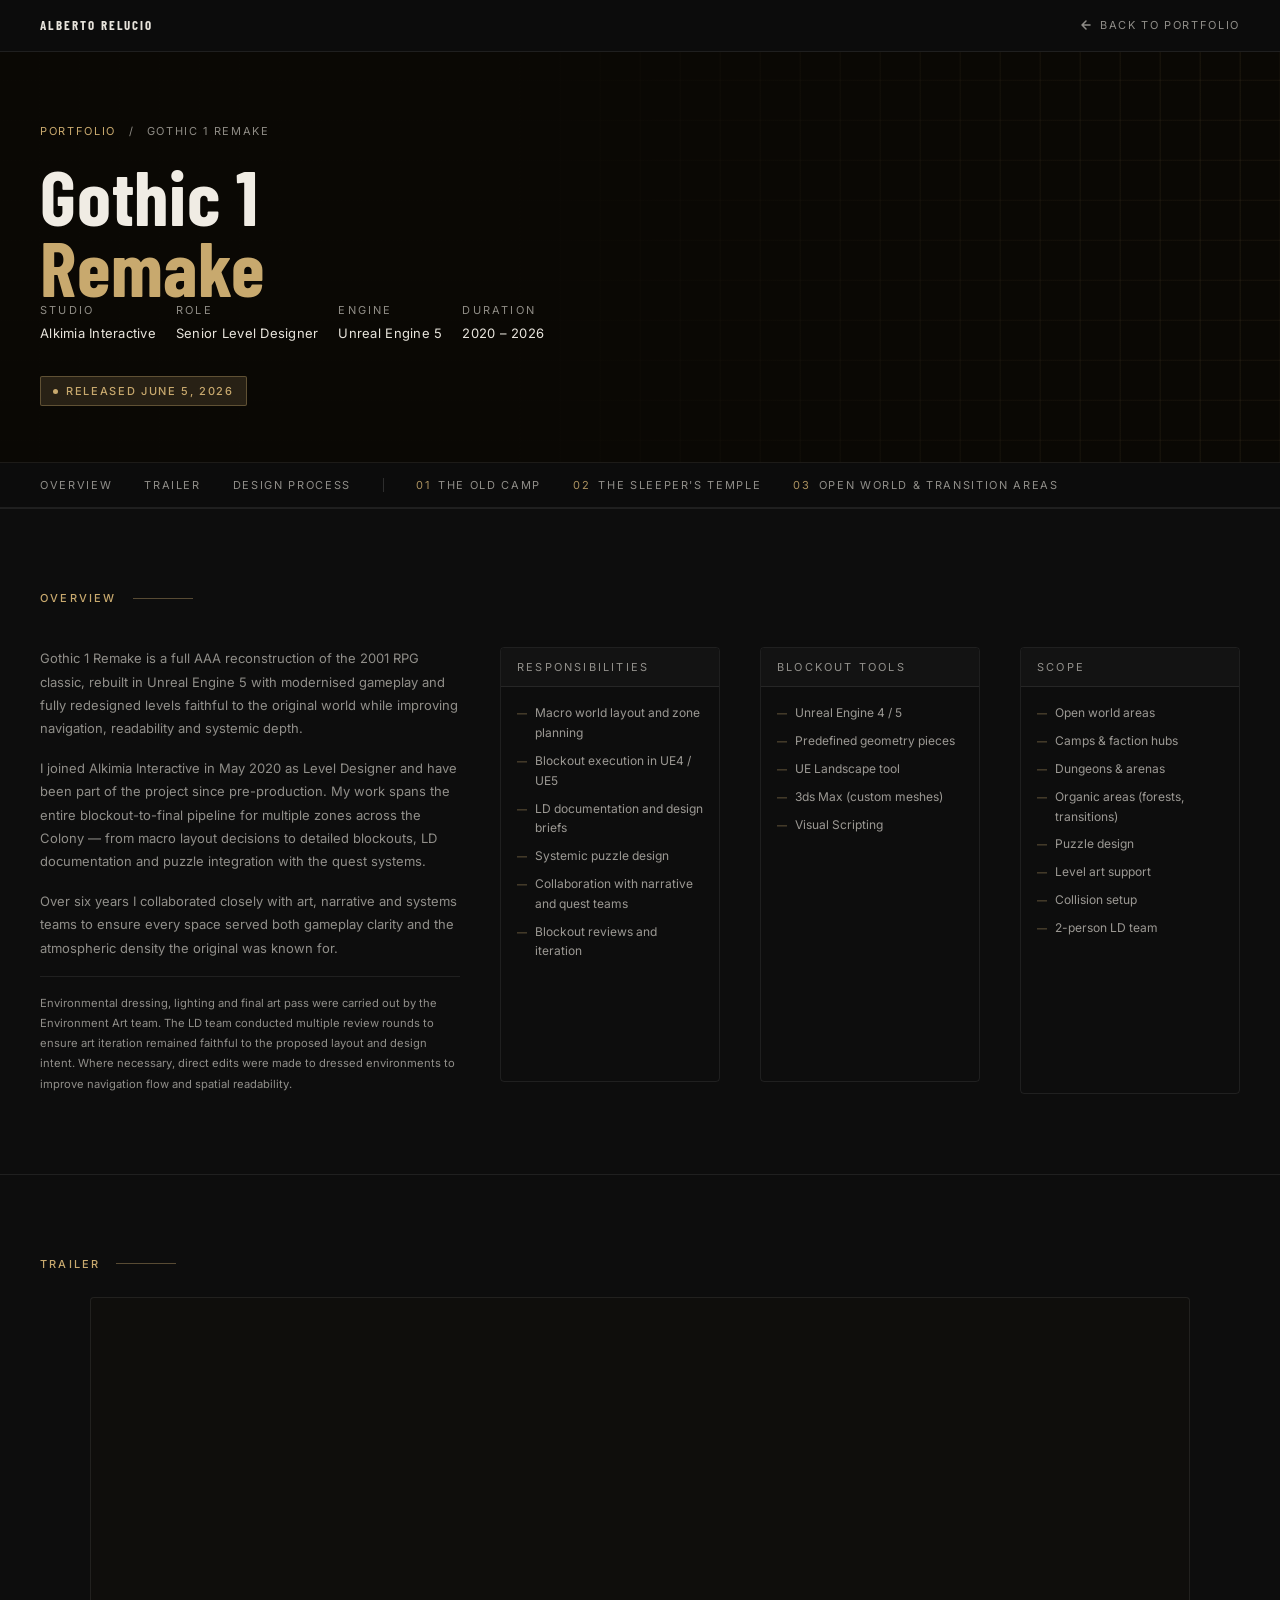
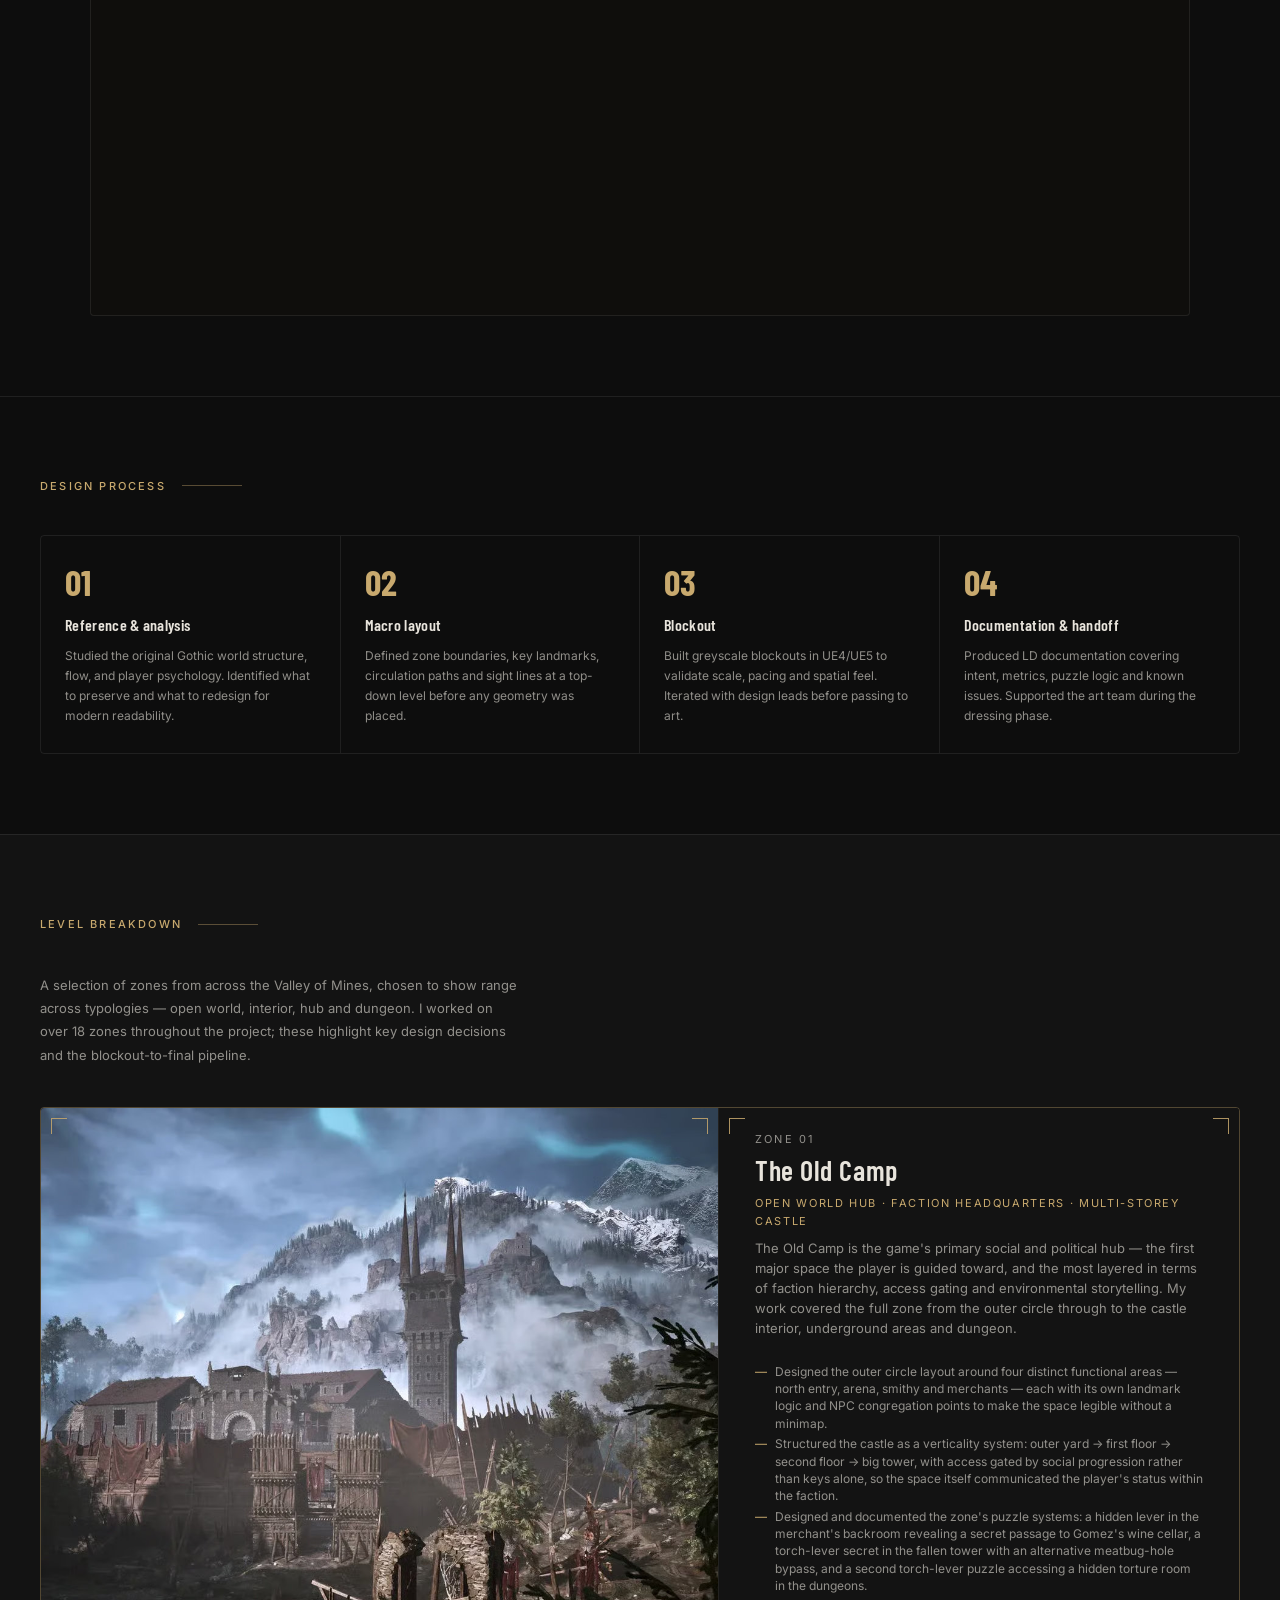
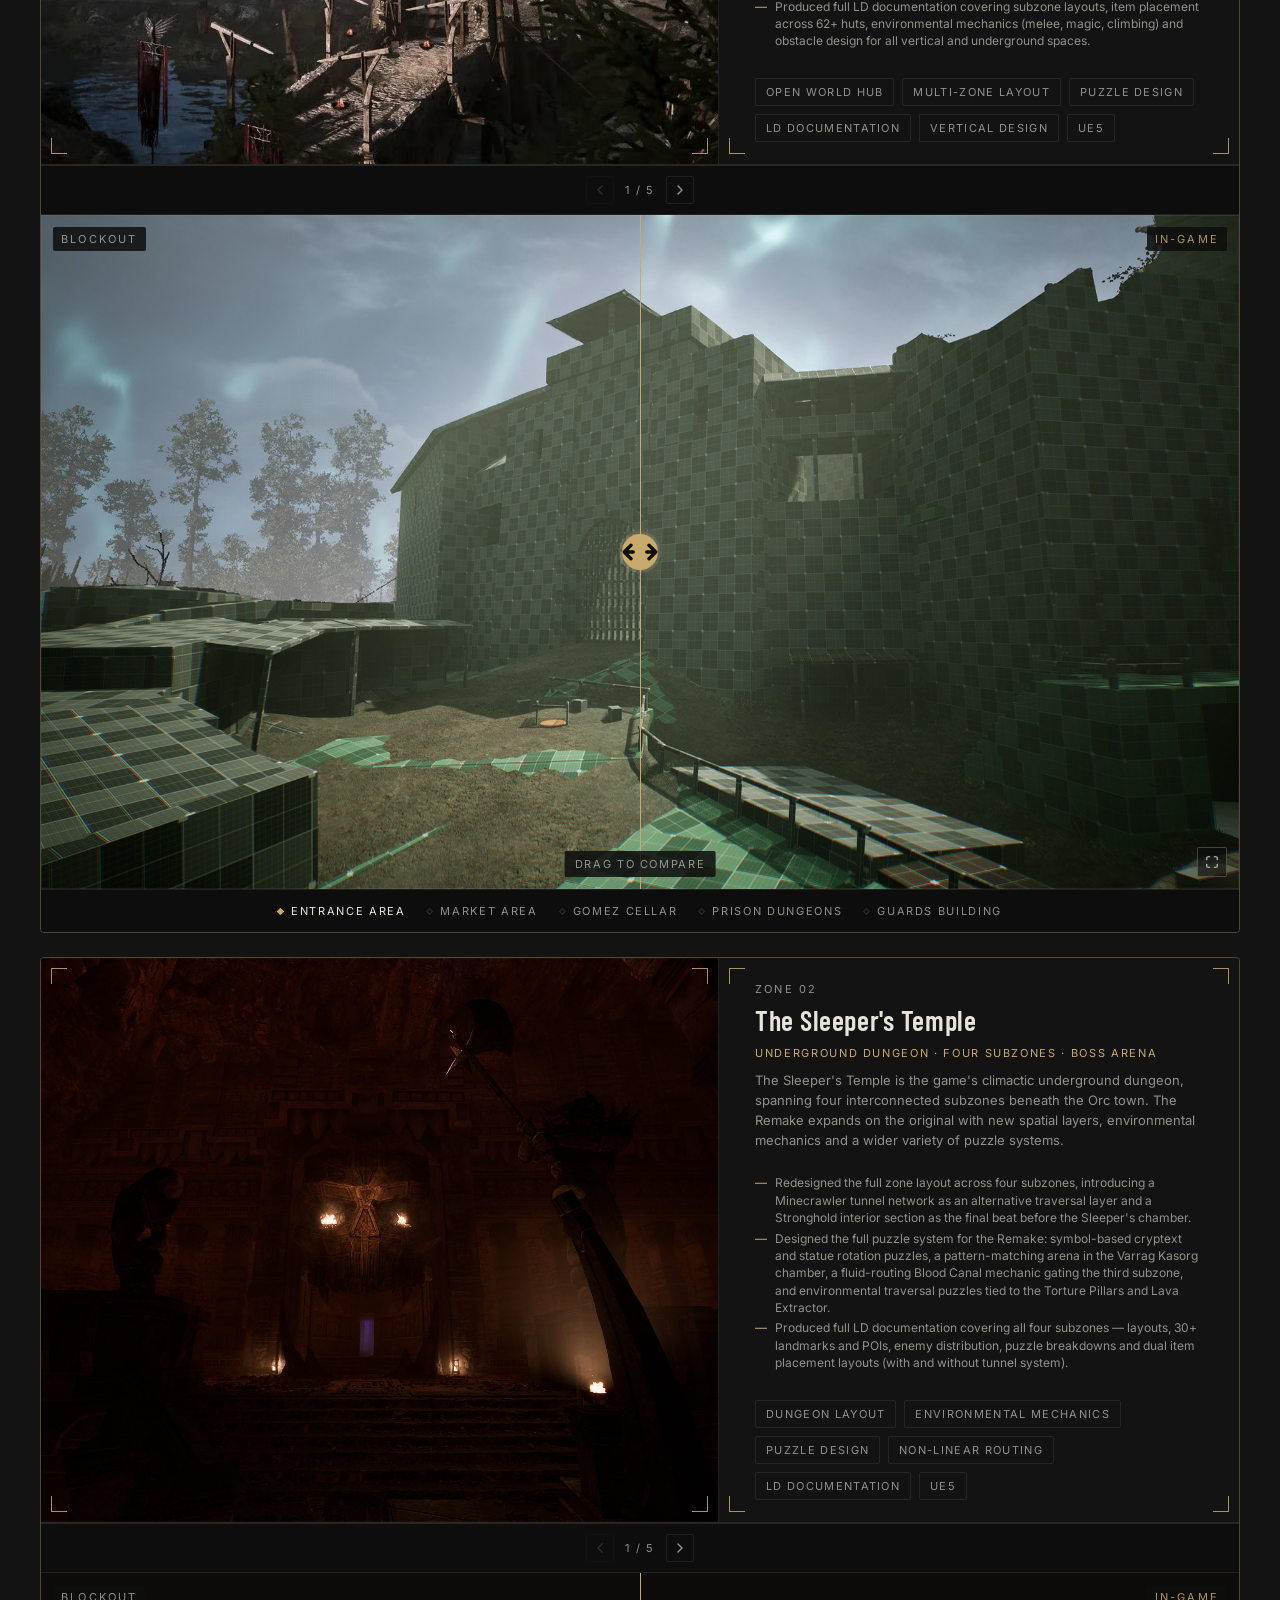
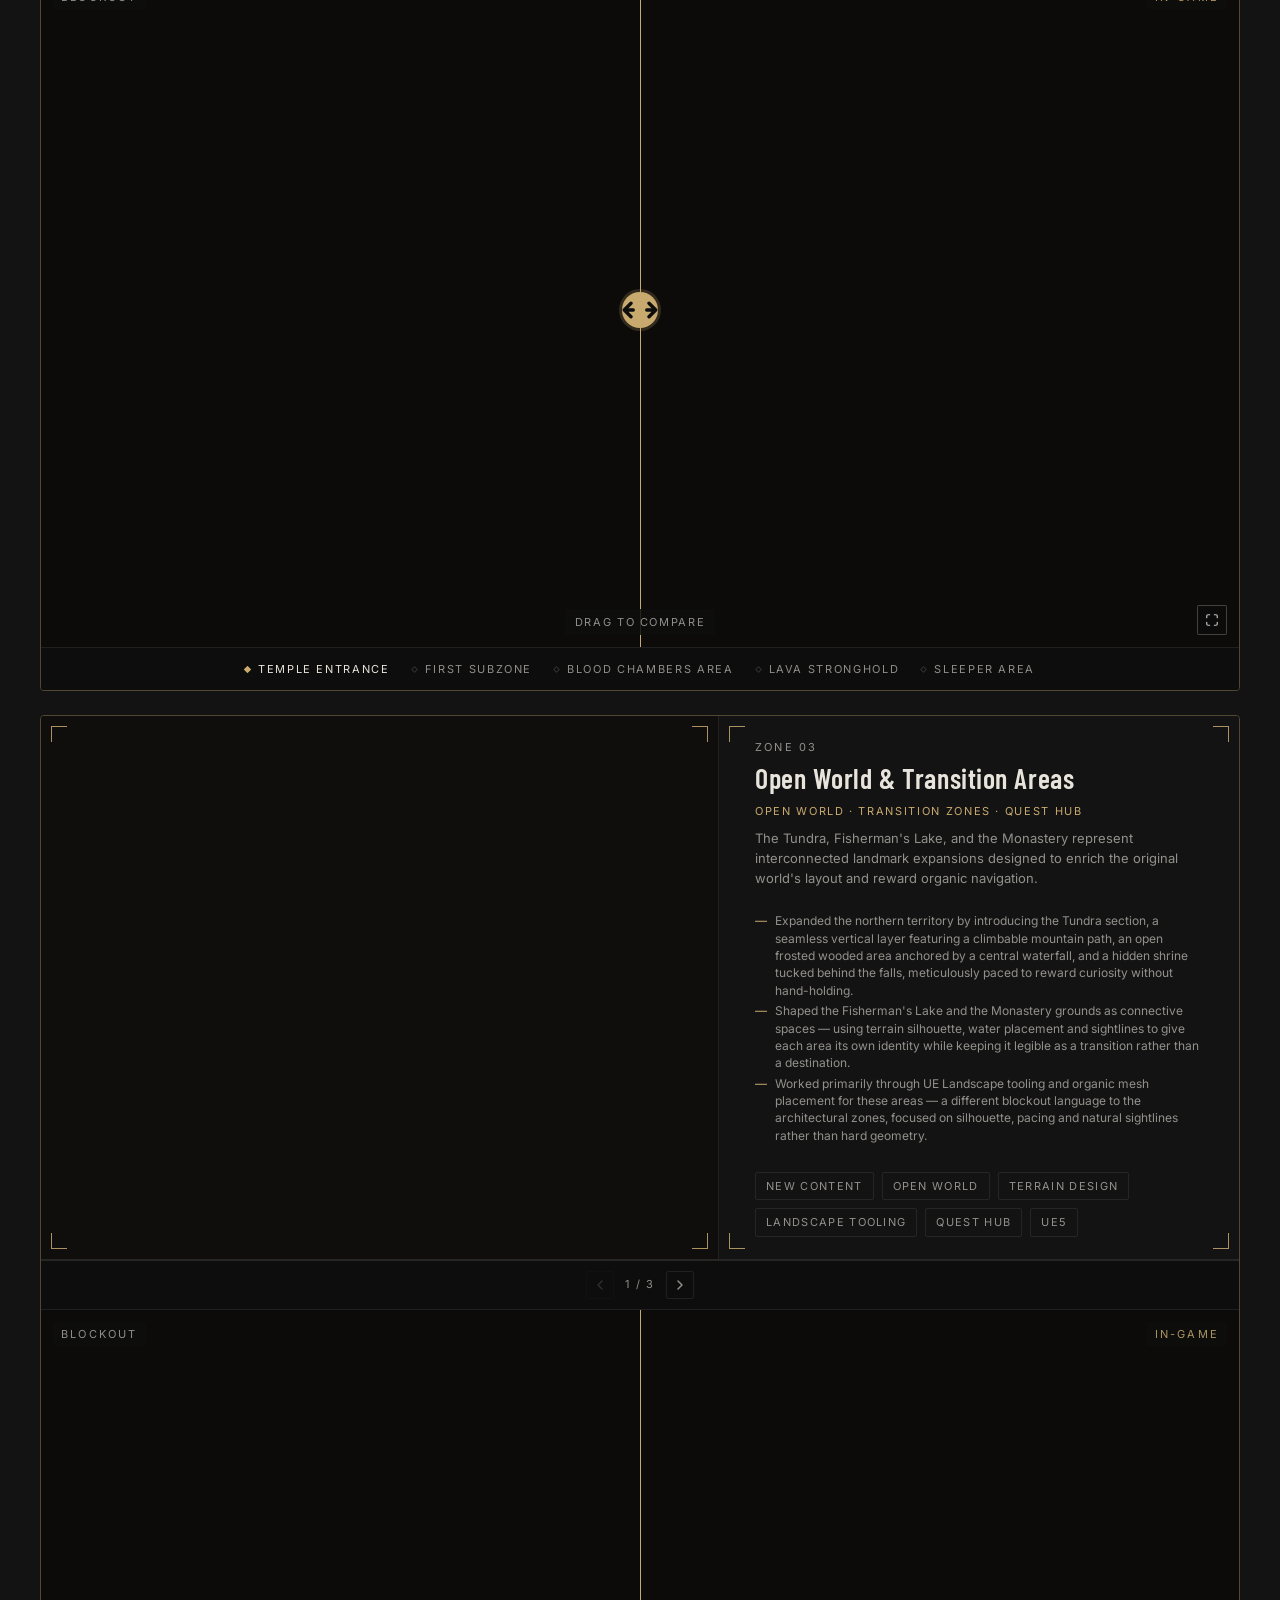
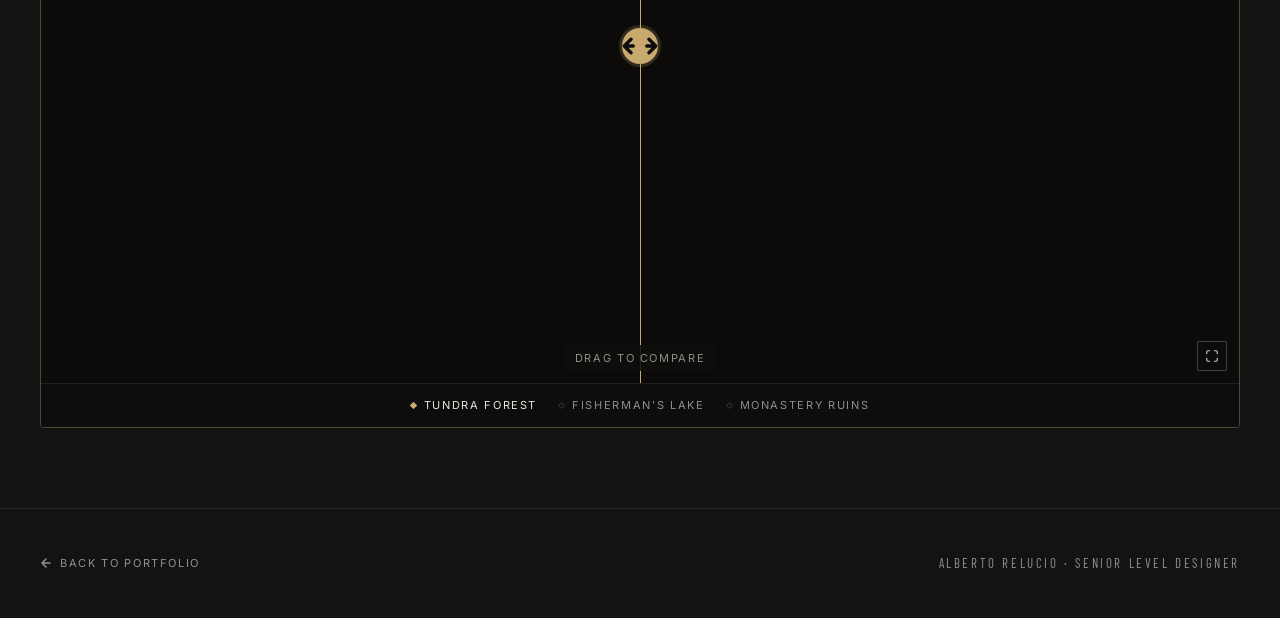
==== gothic.html @ b52eff7e "Move the comparator divider with transforms and add a one-time entry sweep The divider and handle no" ====
<!DOCTYPE html>
<html lang="en">
<head>
  <meta charset="UTF-8">
  <meta name="viewport" content="width=device-width, initial-scale=1.0">
  <title>Gothic 1 Remake — Level Design Breakdown · Alberto Relucio</title>
  <link rel="icon" href="favicon-32.png" type="image/png" sizes="32x32">
  <link rel="icon" href="favicon.svg" type="image/svg+xml">
  <link rel="apple-touch-icon" href="apple-touch-icon.png">
  <meta name="apple-mobile-web-app-title" content="A. Relucio">
  <link rel="preconnect" href="https://fonts.googleapis.com">
  <link rel="preconnect" href="https://fonts.gstatic.com" crossorigin>
  <link href="https://fonts.googleapis.com/css2?family=Barlow+Condensed:wght@400;600;700&family=Inter:wght@400;500&display=swap" rel="stylesheet">
  <link rel="stylesheet" href="style.css?v=34">
<!-- GoatCounter Analytics -->
<script data-goatcounter="https://kolding45.goatcounter.com/count" async src="//gc.zgo.at/count.js"></script>
<!-- End GoatCounter Analytics -->
</head>
<body>

  <!-- NAV -->
  <nav class="nav">
    <a href="index.html" class="nav-logo">Alberto Relucio</a>
    <a href="index.html" class="nav-back">
      <svg width="12" height="12" viewBox="0 0 12 12" fill="none" stroke="currentColor" stroke-width="1.5" stroke-linecap="round" stroke-linejoin="round" aria-hidden="true"><path d="M10 6H2M6 10L2 6l4-4"/></svg>
      Back to portfolio
    </a>
  </nav>


  <!-- PAGE HEADER -->
  <main>
  <div class="page-header">
    <div class="page-header-grid"></div>
    <canvas id="gothic-canvas" class="page-header-canvas"></canvas>
    <div class="page-header-fade"></div>
    <div class="page-header-content">
      <div class="breadcrumb">
        <a href="index.html">Portfolio</a>
        <span class="breadcrumb-sep">/</span>
        Gothic 1 Remake
      </div>
      <h1 class="t-page-title mb-5">Gothic 1<br><em>Remake</em></h1>
      <div class="page-meta">
        <div class="meta-item"><span class="meta-label">Studio</span><span class="meta-value">Alkimia Interactive</span></div>
        <div class="meta-item"><span class="meta-label">Role</span><span class="meta-value">Senior Level Designer</span></div>
        <div class="meta-item"><span class="meta-label">Engine</span><span class="meta-value">Unreal Engine 5</span></div>
        <div class="meta-item"><span class="meta-label">Duration</span><span class="meta-value">2020 – 2026</span></div>
      </div>
      <div class="badge-released">
        <div class="badge-released-dot"></div>
        Released June 5, 2026
      </div>
    </div>
  </div>


  <!-- CHAPTERS: sticky index; hides while scrolling down, returns when scrolling up -->
  <nav class="chap-bar" aria-label="Chapters">
    <ol>
      <li><a href="#overview">Overview</a></li>
      <li><a href="#trailer">Trailer</a></li>
      <li><a href="#process">Design process</a></li>
      <li class="chap-sep" aria-hidden="true"></li>
      <li><a href="#zone-01"><span class="chap-num">01</span>The Old Camp</a></li>
      <li><a href="#zone-02"><span class="chap-num">02</span>The Sleeper's Temple</a></li>
      <li><a href="#zone-03"><span class="chap-num">03</span>Open World &amp; Transition Areas</a></li>
    </ol>
  </nav>


  <!-- OVERVIEW -->
  <div class="section section--bordered" id="overview">
    <h2 class="eyebrow">Overview</h2>
    <!-- Single row: text left, three blocks right, always side by side -->
    <div class="overview-blocks">

      <div class="t-body overview-text">
        <p>Gothic 1 Remake is a full AAA reconstruction of the 2001 RPG classic, rebuilt in Unreal Engine 5 with modernised gameplay and fully redesigned levels faithful to the original world while improving navigation, readability and systemic depth.</p>
        <p>I joined Alkimia Interactive in May 2020 as Level Designer and have been part of the project since pre-production. My work spans the entire blockout-to-final pipeline for multiple zones across the Colony — from macro layout decisions to detailed blockouts, LD documentation and puzzle integration with the quest systems.</p>
        <p>Over six years I collaborated closely with art, narrative and systems teams to ensure every space served both gameplay clarity and the atmospheric density the original was known for.</p>
        <p class="credit-note">Environmental dressing, lighting and final art pass were carried out by the Environment Art team. The LD team conducted multiple review rounds to ensure art iteration remained faithful to the proposed layout and design intent. Where necessary, direct edits were made to dressed environments to improve navigation flow and spatial readability.</p>
      </div>

      <div class="sidebar-block overview-block overview-block--responsibilities">
        <div class="sidebar-block-label">Responsibilities</div>
        <div class="sidebar-block-content">
          <ul class="sidebar-list">
            <li>Macro world layout and zone planning</li>
            <li>Blockout execution in UE4 / UE5</li>
            <li>LD documentation and design briefs</li>
            <li>Systemic puzzle design</li>
            <li>Collaboration with narrative and quest teams</li>
            <li>Blockout reviews and iteration</li>
          </ul>
        </div>
      </div>

      <div class="sidebar-block overview-block overview-block--tools">
        <div class="sidebar-block-label">Blockout tools</div>
        <div class="sidebar-block-content">
          <ul class="sidebar-list">
            <li>Unreal Engine 4 / 5</li>
            <li>Predefined geometry pieces</li>
            <li>UE Landscape tool</li>
            <li>3ds Max (custom meshes)</li>
            <li>Visual Scripting</li>
          </ul>
        </div>
      </div>

      <div class="sidebar-block overview-block overview-block--scope">
        <div class="sidebar-block-label">Scope</div>
        <div class="sidebar-block-content">
          <ul class="sidebar-list">
            <li>Open world areas</li>
            <li>Camps &amp; faction hubs</li>
            <li>Dungeons &amp; arenas</li>
            <li>Organic areas (forests, transitions)</li>
            <li>Puzzle design</li>
            <li>Level art support</li>
            <li>Collision setup</li>
            <li>2-person LD team</li>
          </ul>
        </div>
      </div>

    </div>
  </div>


  <!-- TRAILER -->
  <section class="section section--bordered" id="trailer">
    <h2 class="eyebrow mb-6">Trailer</h2>
    <div class="trailer-wrap">
      <iframe
        src="https://www.youtube.com/embed/n0R7BmfpD7k"
        title="Gothic 1 Remake — Release Trailer"
        frameborder="0"
        allow="accelerometer; autoplay; clipboard-write; encrypted-media; gyroscope; picture-in-picture"
        allowfullscreen>
      </iframe>
    </div>
  </section>

    <!-- DESIGN PROCESS -->
  <div class="section section--bordered" id="process">
    <h2 class="eyebrow">Design process</h2>
    <div class="process-grid">
      <div class="process-step">
        <div class="process-num">01</div>
        <div class="process-title">Reference &amp; analysis</div>
        <p class="process-desc">Studied the original Gothic world structure, flow, and player psychology. Identified what to preserve and what to redesign for modern readability.</p>
      </div>
      <div class="process-step">
        <div class="process-num">02</div>
        <div class="process-title">Macro layout</div>
        <p class="process-desc">Defined zone boundaries, key landmarks, circulation paths and sight lines at a top-down level before any geometry was placed.</p>
      </div>
      <div class="process-step">
        <div class="process-num">03</div>
        <div class="process-title">Blockout</div>
        <p class="process-desc">Built greyscale blockouts in UE4/UE5 to validate scale, pacing and spatial feel. Iterated with design leads before passing to art.</p>
      </div>
      <div class="process-step">
        <div class="process-num">04</div>
        <div class="process-title">Documentation &amp; handoff</div>
        <p class="process-desc">Produced LD documentation covering intent, metrics, puzzle logic and known issues. Supported the art team during the dressing phase.</p>
      </div>
    </div>
  </div>


  <!-- ══════════════════════════════════════════════════════════════
       LEVEL BREAKDOWN

       HOW TO USE EACH ZONE CARD:
       ─ card-level-top              → in-game image + description
       ─ comparison-wrap             → blockout ↔ in-game slider with
                                       prev/next to browse multiple pairs
       ─ card-level-video (optional) → video walkthrough for this zone

       HOW TO ADD COMPARISON PAIRS:
       Inside .comparison, duplicate a .cpair block.
       Each .cpair needs:
         • .comparison-before  with your blockout image
         • .comparison-after   with your in-game image
         • a data-caption attribute for the label (optional)
       The JS handles the rest automatically.

       HOW TO ADD MORE ZONES:
       Duplicate the entire <!-- ZONE 0X --> <!-- comment block.
  ══════════════════════════════════════════════════════════════ --> 
  <div class="section section--raised section--bordered">
    <h2 class="eyebrow">Level breakdown</h2>
    <p class="t-body mb-10 breakdown-intro">A selection of zones from across the Valley of Mines, chosen to show range across typologies — open world, interior, hub and dungeon. I worked on over 18 zones throughout the project; these highlight key design decisions and the blockout-to-final pipeline.</p>

    <!-- ── ZONE 01 ── -->
    <div class="card-level reveal" id="zone-01">

      <div class="card-level-top">
        <div class="card-level-image">
          <img src="images/gothic_1_remake_OldCamp.jpg" alt="The Old Camp — Gothic 1 Remake" width="1920" height="1080">
          <span class="img-corner-bl"></span>
          <span class="img-corner-br"></span>
        </div>
        <div class="card-level-body">
          <div class="card-level-corners"></div>
          <div class="card-level-head">
  <div class="card-level-number">Zone 01</div>
            <h3 class="t-subtitle">The Old Camp</h3>
            <div class="card-level-type">Open World Hub · Faction Headquarters · Multi-storey Castle</div>
          </div>
          <div class="card-level-desc">
            <p class="t-body mb-4">
              The Old Camp is the game's primary social and political hub — the first major space the player is guided toward, and the most layered in terms of faction hierarchy, access gating and environmental storytelling. My work covered the full zone from the outer circle through to the castle interior, underground areas and dungeon.
            </p>
            <ul class="zone-points">
              <li>
                <span>—</span>
                Designed the outer circle layout around four distinct functional areas — north entry, arena, smithy and merchants — each with its own landmark logic and NPC congregation points to make the space legible without a minimap.
              </li>
              <li>
                <span>—</span>
                Structured the castle as a verticality system: outer yard → first floor → second floor → big tower, with access gated by social progression rather than keys alone, so the space itself communicated the player's status within the faction.
              </li>
              <li>
                <span>—</span>
                Designed and documented the zone's puzzle systems: a hidden lever in the merchant's backroom revealing a secret passage to Gomez's wine cellar, a torch-lever secret in the fallen tower with an alternative meatbug-hole bypass, and a second torch-lever puzzle accessing a hidden torture room in the dungeons.
              </li>
              <li>
                <span>—</span>
                Produced full LD documentation covering subzone layouts, item placement across 62+ huts, environmental mechanics (melee, magic, climbing) and obstacle design for all vertical and underground spaces.
              </li>
            </ul>
            <div class="flex-row flex-wrap gap-2">
              <span class="pill">Open World Hub</span>
              <span class="pill">Multi-zone Layout</span>
              <span class="pill">Puzzle Design</span>
              <span class="pill">LD Documentation</span>
              <span class="pill">Vertical Design</span>
              <span class="pill">UE5</span>
            </div>
          </div>
        </div>
      </div>

      <!--
        COMPARISON BLOCK FOR ZONE 01
        Add as many .cpair blocks as you need.
        data-caption is optional — shows in the label bar below the slider.
      -->
      <div class="comparison-wrap">
        <div class="comparison-nav">
          <span class="comparison-nav-label">Blockout vs in-game</span>
          <div class="comparison-nav-controls">
            <button class="cpair-btn cpair-prev" aria-label="Previous view">
              <svg width="12" height="12" viewBox="0 0 12 12" fill="none" stroke="currentColor" stroke-width="1.5" stroke-linecap="round" stroke-linejoin="round"><path d="M8 2L4 6l4 4"/></svg>
            </button>
            <span class="comparison-nav-counter"></span>
            <button class="cpair-btn cpair-next" aria-label="Next view">
              <svg width="12" height="12" viewBox="0 0 12 12" fill="none" stroke="currentColor" stroke-width="1.5" stroke-linecap="round" stroke-linejoin="round"><path d="M4 2l4 4-4 4"/></svg>
            </button>
          </div>
        </div>

        <div class="comparison" data-comparison>

          <button class="comparison-expand" aria-label="View fullscreen" title="View fullscreen">
            <svg width="14" height="14" viewBox="0 0 24 24" fill="none" stroke="currentColor" stroke-width="2" stroke-linecap="round" stroke-linejoin="round"><path d="M8 3H5a2 2 0 0 0-2 2v3m18 0V5a2 2 0 0 0-2-2h-3m0 18h3a2 2 0 0 0 2-2v-3M3 16v3a2 2 0 0 0 2 2h3"/></svg>
          </button>

          <!-- Pair 1 -->
          <div class="cpair  active" data-caption="Entrance area">
            <div class="comparison-before">
              <img src="images/OldCamp_Blockout_01.jpg" alt="The Old Camp, Entrance area: blockout" width="1920" height="1080" loading="lazy" decoding="async">
            </div>
            <div class="comparison-after">
              <img src="images/OldCamp_Dressing_01.jpg" alt="The Old Camp, Entrance area: in-game" width="1920" height="1080" loading="lazy" decoding="async">
            </div>
          </div>

          <!-- Pair 2 — duplicate this block to add more views -->
          <div class="cpair" data-caption="Market Area">
            <div class="comparison-before">
              <img src="images/OldCamp_Blockout_02.jpg" alt="The Old Camp, Market Area: blockout" width="1920" height="1080" loading="lazy" decoding="async">
            </div>
            <div class="comparison-after">
              <img src="images/OldCamp_Dressing_02.jpg" alt="The Old Camp, Market Area: in-game" width="1920" height="1080" loading="lazy" decoding="async">
            </div>
          </div>

          <!-- Pair 3 -->
          <div class="cpair" data-caption="Gomez Cellar">
            <div class="comparison-before">
              <img src="images/OldCamp_Blockout_03.jpg" alt="The Old Camp, Gomez Cellar: blockout" width="1920" height="1080" loading="lazy" decoding="async">
            </div>
            <div class="comparison-after">
              <img src="images/OldCamp_Dressing_03.jpg" alt="The Old Camp, Gomez Cellar: in-game" width="1920" height="1080" loading="lazy" decoding="async">
            </div>
          </div>
          <div class="cpair" data-caption="Prison Dungeons">
            <div class="comparison-before">
              <img src="images/OldCamp_Blockout_04.jpg" alt="The Old Camp, Prison Dungeons: blockout" width="1920" height="1080" loading="lazy" decoding="async">
            </div>
            <div class="comparison-after">
              <img src="images/OldCamp_Dressing_04.jpg" alt="The Old Camp, Prison Dungeons: in-game" width="1920" height="1080" loading="lazy" decoding="async">
            </div>
          </div>
          <div class="cpair" data-caption="Guards Building">
            <div class="comparison-before">
              <img src="images/OldCamp_Blockout_05.jpg" alt="The Old Camp, Guards Building: blockout" width="1920" height="1080" loading="lazy" decoding="async">
            </div>
            <div class="comparison-after">
              <img src="images/OldCamp_Dressing_05.jpg" alt="The Old Camp, Guards Building: in-game" width="1920" height="1080" loading="lazy" decoding="async">
            </div>
          </div>

          <div class="comparison-divider"></div>
          <div class="comparison-handle">
            <svg viewBox="0 0 16 16" xmlns="http://www.w3.org/2000/svg" fill="none" stroke="#0d0d0d" stroke-width="1.5" stroke-linecap="round" stroke-linejoin="round"><path d="M5 8H1m0 0 3-3M1 8l3 3M11 8h4m0 0-3-3m3 3-3 3"/></svg>
          </div>
          <div class="comparison-label comparison-label-before">Blockout</div>
          <div class="comparison-label comparison-label-after">In-game</div>
          <div class="comparison-hint">Drag to compare</div>
        </div>

        <div class="cpair-caption"></div>
      </div>

      <!-- VIDEO WALKTHROUGH Zone 01 — add your YouTube ID when ready -->
    </div><!-- end Zone 01 -->


    <!-- ── ZONE 02 ── -->
    <div class="card-level reveal" id="zone-02">

      <div class="card-level-top">
        <div class="card-level-image">
          <img src="images/gothic_1_remake_SleeperTemple.jpg" alt="The Sleeper's Temple — Gothic 1 Remake" width="1920" height="1080" loading="lazy" decoding="async">
          <span class="img-corner-bl"></span>
          <span class="img-corner-br"></span>
        </div>
        <div class="card-level-body">
          <div class="card-level-corners"></div>
          <div class="card-level-head">
  <div class="card-level-number">Zone 02</div>
            <h3 class="t-subtitle">The Sleeper's Temple</h3>
            <div class="card-level-type">Underground Dungeon · Four Subzones · Boss Arena</div>
          </div>
          <div class="card-level-desc">
            <p class="t-body mb-4">
              The Sleeper's Temple is the game's climactic underground dungeon, spanning four interconnected subzones beneath the Orc town. The Remake expands on the original with new spatial layers, environmental mechanics and a wider variety of puzzle systems.
            </p>
            <ul class="zone-points">
              <li>
                <span>—</span>
                Redesigned the full zone layout across four subzones, introducing a Minecrawler tunnel network as an alternative traversal layer and a Stronghold interior section as the final beat before the Sleeper's chamber.
              </li>
              <li>
                <span>—</span>
                Designed the full puzzle system for the Remake: symbol-based cryptext and statue rotation puzzles, a pattern-matching arena in the Varrag Kasorg chamber, a fluid-routing Blood Canal mechanic gating the third subzone, and environmental traversal puzzles tied to the Torture Pillars and Lava Extractor.
              </li>
              <li>
                <span>—</span>
                Produced full LD documentation covering all four subzones — layouts, 30+ landmarks and POIs, enemy distribution, puzzle breakdowns and dual item placement layouts (with and without tunnel system).
              </li>
            </ul>
            <div class="flex-row flex-wrap gap-2">
              <span class="pill">Dungeon Layout</span>
              <span class="pill">Environmental Mechanics</span>
              <span class="pill">Puzzle Design</span>
              <span class="pill">Non-linear Routing</span>
              <span class="pill">LD Documentation</span>
              <span class="pill">UE5</span>
            </div>
          </div>
        </div>
      </div>

      <div class="comparison-wrap">
        <div class="comparison-nav">
          <span class="comparison-nav-label">Blockout vs in-game</span>
          <div class="comparison-nav-controls">
            <button class="cpair-btn cpair-prev" aria-label="Previous view">
              <svg width="12" height="12" viewBox="0 0 12 12" fill="none" stroke="currentColor" stroke-width="1.5" stroke-linecap="round" stroke-linejoin="round"><path d="M8 2L4 6l4 4"/></svg>
            </button>
            <span class="comparison-nav-counter"></span>
            <button class="cpair-btn cpair-next" aria-label="Next view">
              <svg width="12" height="12" viewBox="0 0 12 12" fill="none" stroke="currentColor" stroke-width="1.5" stroke-linecap="round" stroke-linejoin="round"><path d="M4 2l4 4-4 4"/></svg>
            </button>
          </div>
        </div>

        <div class="comparison" data-comparison>

          <button class="comparison-expand" aria-label="View fullscreen" title="View fullscreen">
            <svg width="14" height="14" viewBox="0 0 24 24" fill="none" stroke="currentColor" stroke-width="2" stroke-linecap="round" stroke-linejoin="round"><path d="M8 3H5a2 2 0 0 0-2 2v3m18 0V5a2 2 0 0 0-2-2h-3m0 18h3a2 2 0 0 0 2-2v-3M3 16v3a2 2 0 0 0 2 2h3"/></svg>
          </button>
          <div class="cpair  active" data-caption="Temple Entrance">
            <div class="comparison-before">
              <img src="images/SleeperTemple_Blockout_01.jpg" alt="The Sleeper's Temple, Temple Entrance: blockout" width="1920" height="1080" loading="lazy" decoding="async">
            </div>
            <div class="comparison-after">
              <img src="images/SleeperTemple_Dressing_01.jpg" alt="The Sleeper's Temple, Temple Entrance: in-game" width="1920" height="1080" loading="lazy" decoding="async">
            </div>
          </div>
          <div class="cpair" data-caption="First Subzone">
            <div class="comparison-before">
              <img src="images/SleeperTemple_Blockout_02.jpg" alt="The Sleeper's Temple, First Subzone: blockout" width="1920" height="1080" loading="lazy" decoding="async">
            </div>
            <div class="comparison-after">
              <img src="images/SleeperTemple_Dressing_02.jpg" alt="The Sleeper's Temple, First Subzone: in-game" width="1920" height="1080" loading="lazy" decoding="async">
            </div>
          </div>
          <div class="cpair" data-caption="Blood Chambers Area">
            <div class="comparison-before">
              <img src="images/SleeperTemple_Blockout_03.jpg" alt="The Sleeper's Temple, Blood Chambers Area: blockout" width="1920" height="1080" loading="lazy" decoding="async">
            </div>
            <div class="comparison-after">
              <img src="images/SleeperTemple_Dressing_03.jpg" alt="The Sleeper's Temple, Blood Chambers Area: in-game" width="1920" height="1080" loading="lazy" decoding="async">
            </div>
          </div>
          <div class="cpair" data-caption="Lava Stronghold">
            <div class="comparison-before">
              <img src="images/SleeperTemple_Blockout_04.jpg" alt="The Sleeper's Temple, Lava Stronghold: blockout" width="1920" height="1080" loading="lazy" decoding="async">
            </div>
            <div class="comparison-after">
              <img src="images/SleeperTemple_Dressing_04.jpg" alt="The Sleeper's Temple, Lava Stronghold: in-game" width="1920" height="1080" loading="lazy" decoding="async">
            </div>
          </div>
          <div class="cpair" data-caption="Sleeper Area">
            <div class="comparison-before">
              <img src="images/SleeperTemple_Blockout_05.jpg" alt="The Sleeper's Temple, Sleeper Area: blockout" width="1920" height="1080" loading="lazy" decoding="async">
            </div>
            <div class="comparison-after">
              <img src="images/SleeperTemple_Dressing_05.jpg" alt="The Sleeper's Temple, Sleeper Area: in-game" width="1920" height="1080" loading="lazy" decoding="async">
            </div>
          </div>

          <div class="comparison-divider"></div>
          <div class="comparison-handle">
            <svg viewBox="0 0 16 16" xmlns="http://www.w3.org/2000/svg" fill="none" stroke="#0d0d0d" stroke-width="1.5" stroke-linecap="round" stroke-linejoin="round"><path d="M5 8H1m0 0 3-3M1 8l3 3M11 8h4m0 0-3-3m3 3-3 3"/></svg>
          </div>
          <div class="comparison-label comparison-label-before">Blockout</div>
          <div class="comparison-label comparison-label-after">In-game</div>
          <div class="comparison-hint">Drag to compare</div>
        </div>

        <div class="cpair-caption"></div>
      </div>

      <!-- VIDEO WALKTHROUGH Zone 02 -->
    </div><!-- end Zone 02 -->


    <!-- ── ZONE 03 ── -->
    <div class="card-level reveal" id="zone-03">

      <div class="card-level-top">
        <div class="card-level-image">
          <img src="images/gothic_1_remake_Tundra.jpg" alt="The Tundra — Gothic 1 Remake" width="1920" height="1080" loading="lazy" decoding="async">
          <span class="img-corner-bl"></span>
          <span class="img-corner-br"></span>
        </div>
        <div class="card-level-body">
          <div class="card-level-corners"></div>
          <div class="card-level-head">
  <div class="card-level-number">Zone 03</div>
            <h3 class="t-subtitle">Open World & Transition Areas</h3>
            <div class="card-level-type">Open World · Transition Zones · Quest Hub</div>
          </div>
          <div class="card-level-desc">
            <p class="t-body mb-4">
              The Tundra, Fisherman's Lake, and the Monastery represent interconnected landmark expansions designed to enrich the original world's layout and reward organic navigation.
            </p>
            <ul class="zone-points">
              <li>
                <span>—</span>
                Expanded the northern territory by introducing the Tundra section, a seamless vertical layer featuring a climbable mountain path, an open frosted wooded area anchored by a central waterfall, and a hidden shrine tucked behind the falls, meticulously paced to reward curiosity without hand-holding.
              </li>
              <li>
                <span>—</span>
                Shaped the Fisherman's Lake and the Monastery grounds as connective spaces — using terrain silhouette, water placement and sightlines to give each area its own identity while keeping it legible as a transition rather than a destination.
              </li>
              <li>
                <span>—</span>
                Worked primarily through UE Landscape tooling and organic mesh placement for these areas — a different blockout language to the architectural zones, focused on silhouette, pacing and natural sightlines rather than hard geometry.
              </li>
            </ul>
            <div class="flex-row flex-wrap gap-2">
              <span class="pill">New Content</span>
              <span class="pill">Open World</span>
              <span class="pill">Terrain Design</span>
              <span class="pill">Landscape Tooling</span>
              <span class="pill">Quest Hub</span>
              <span class="pill">UE5</span>
            </div>
          </div>
        </div>
      </div>

      <div class="comparison-wrap">
        <div class="comparison-nav">
          <span class="comparison-nav-label">Blockout vs in-game</span>
          <div class="comparison-nav-controls">
            <button class="cpair-btn cpair-prev" aria-label="Previous view">
              <svg width="12" height="12" viewBox="0 0 12 12" fill="none" stroke="currentColor" stroke-width="1.5" stroke-linecap="round" stroke-linejoin="round"><path d="M8 2L4 6l4 4"/></svg>
            </button>
            <span class="comparison-nav-counter"></span>
            <button class="cpair-btn cpair-next" aria-label="Next view">
              <svg width="12" height="12" viewBox="0 0 12 12" fill="none" stroke="currentColor" stroke-width="1.5" stroke-linecap="round" stroke-linejoin="round"><path d="M4 2l4 4-4 4"/></svg>
            </button>
          </div>
        </div>

        <div class="comparison" data-comparison>

          <button class="comparison-expand" aria-label="View fullscreen" title="View fullscreen">
            <svg width="14" height="14" viewBox="0 0 24 24" fill="none" stroke="currentColor" stroke-width="2" stroke-linecap="round" stroke-linejoin="round"><path d="M8 3H5a2 2 0 0 0-2 2v3m18 0V5a2 2 0 0 0-2-2h-3m0 18h3a2 2 0 0 0 2-2v-3M3 16v3a2 2 0 0 0 2 2h3"/></svg>
          </button>
          <div class="cpair  active" data-caption="Tundra Forest">
            <div class="comparison-before">
              <img src="images/Tundra_Blockout_01.jpg" alt="Open World &amp; Transition Areas, Tundra Forest: blockout" width="1920" height="1080" loading="lazy" decoding="async">
            </div>
            <div class="comparison-after">
              <img src="images/Tundra_Dressing_01.jpg" alt="Open World &amp; Transition Areas, Tundra Forest: in-game" width="1920" height="1080" loading="lazy" decoding="async">
            </div>
          </div>
          <div class="cpair" data-caption="Fisherman's Lake">
            <div class="comparison-before">
              <img src="images/FishermanLake_Blockout_01.jpg" alt="Open World &amp; Transition Areas, Fisherman's Lake: blockout" width="1920" height="1080" loading="lazy" decoding="async">
            </div>
            <div class="comparison-after">
              <img src="images/FishermanLake_Dressing_01.jpg" alt="Open World &amp; Transition Areas, Fisherman's Lake: in-game" width="1920" height="1080" loading="lazy" decoding="async">
            </div>
          </div>
          <div class="cpair" data-caption="Monastery Ruins">
            <div class="comparison-before">
              <img src="images/Monastery_Blockout_01.jpg" alt="Open World &amp; Transition Areas, Monastery Ruins: blockout" width="1920" height="1080" loading="lazy" decoding="async">
            </div>
            <div class="comparison-after">
              <img src="images/Monastery_Dressing_01.jpg" alt="Open World &amp; Transition Areas, Monastery Ruins: in-game" width="1920" height="1080" loading="lazy" decoding="async">
            </div>
          </div>

          <div class="comparison-divider"></div>
          <div class="comparison-handle">
            <svg viewBox="0 0 16 16" xmlns="http://www.w3.org/2000/svg" fill="none" stroke="#0d0d0d" stroke-width="1.5" stroke-linecap="round" stroke-linejoin="round"><path d="M5 8H1m0 0 3-3M1 8l3 3M11 8h4m0 0-3-3m3 3-3 3"/></svg>
          </div>
          <div class="comparison-label comparison-label-before">Blockout</div>
          <div class="comparison-label comparison-label-after">In-game</div>
          <div class="comparison-hint">Drag to compare</div>
        </div>

        <div class="cpair-caption"></div>
      </div>

      <!-- VIDEO WALKTHROUGH Zone 03 -->
    </div><!-- end Zone 03 -->


  </div><!-- end Level breakdown -->
  </main>


  <!-- COMPARISON LIGHTBOX (shared overlay — the active comparator moves in here on expand) -->
  <div class="lightbox-overlay" id="lightbox-overlay">
    <button class="lightbox-close" id="lightbox-close" aria-label="Close">
      <svg width="16" height="16" viewBox="0 0 16 16" fill="none" stroke="currentColor" stroke-width="1.5" stroke-linecap="round"><path d="M2 2l12 12M14 2L2 14"/></svg>
    </button>
    <div class="lightbox-content" id="lightbox-content"></div>
  </div>


  <!-- PAGE FOOTER -->
  <footer class="page-footer">
    <a href="index.html" class="nav-back">
      <svg width="12" height="12" viewBox="0 0 12 12" fill="none" stroke="currentColor" stroke-width="1.5" stroke-linecap="round" stroke-linejoin="round" aria-hidden="true"><path d="M10 6H2M6 10L2 6l4-4"/></svg>
      Back to portfolio
    </a>
    <span class="footer-label">Alberto Relucio · Senior Level Designer</span>
  </footer>


  <script>
    /* ── COMPARISON SLIDER with pair navigation ── */
    function initComparison(wrap) {
      const el      = wrap.querySelector('[data-comparison]');
      const pairs   = Array.from(el.querySelectorAll('.cpair'));
      const after   = null; // per-pair, handled below
      const divider = el.querySelector('.comparison-divider');
      const handle  = el.querySelector('.comparison-handle');
      const hint    = el.querySelector('.comparison-hint');
      const counter = wrap.querySelector('.comparison-nav-counter');
      const caption = wrap.querySelector('.cpair-caption');
      /* The caption bar lists every pair by its data-caption; the current one is
         marked, and each name jumps straight to its pair. */
      const names = pairs.map((p, i) => {
        const b = document.createElement('button');
        b.type = 'button';
        b.className = 'cpair-name';
        b.textContent = p.dataset.caption || String(i + 1);
        b.addEventListener('click', () => showPair(i));
        return b;
      });
      caption.textContent = '';
      caption.classList.add('as-list');
      names.forEach(b => caption.appendChild(b));
      const btnPrev = wrap.querySelector('.cpair-prev');
      const btnNext = wrap.querySelector('.cpair-next');

      let current  = 0;
      let dragging = false;
      let hintDone = false;
      let pos      = 50; // percent
      let nearView = false;

      /* Pair images are lazy; hidden pairs would only start loading when shown,
         leaving a blank frame. Once the comparator is near the viewport, fetch
         the neighbouring pairs so prev/next always swaps to a loaded image. */
      function warm(n) {
        const pair = pairs[n];
        if (pair) pair.querySelectorAll('img[loading="lazy"]').forEach(img => { img.loading = 'eager'; });
      }

      function warmNeighbours() {
        if (!nearView) return;
        warm(current - 1);
        warm(current + 1);
      }

      new IntersectionObserver((entries, io) => {
        if (!entries.some(e => e.isIntersecting)) return;
        nearView = true;
        warm(current);
        warmNeighbours();
        io.disconnect();
      }, { rootMargin: '400px 0px' }).observe(el);

      function getActiveAfter() {
        return pairs[current].querySelector('.comparison-after');
      }

      /* Divider and handle move with transform (no layout per frame), in pixels
         of the comparator's width; the CSS left: 50% only covers the no-JS case. */
      let width = 0, offset = 0; // offset: snap on the screen's pixel grid, not the box's
      function measure() { const r = el.getBoundingClientRect(); width = r.width; offset = r.left; }
      measure();
      divider.style.left = '0';
      handle.style.left  = '0';
      new ResizeObserver(() => { measure(); applyPos(pos); }).observe(el);

      function applyPos(pct) {
        pos = Math.max(0, Math.min(100, pct));
        const dpr = window.devicePixelRatio || 1;
        /* Land on the same device pixel the old left: X% did: round the on-screen
           position, then subtract the box's own snapped position, so the shift is
           a whole number of device pixels and the 1px line stays crisp. */
        const x = Math.round((offset + pos / 100 * width) * dpr) / dpr - Math.round(offset * dpr) / dpr;
        getActiveAfter().style.clipPath = `inset(0 0 0 ${pos}%)`;
        divider.style.transform = `translateX(${x}px)`;
        handle.style.transform  = `translate(${x}px, 0) translate(-50%, -50%)`;
        handle.setAttribute('aria-valuenow', Math.round(pos));
        handle.setAttribute('aria-valuetext', Math.round(pos) + '%');
      }

      /* Keyboard: the handle is the slider thumb. Tab reaches it; ← → move the
         divider 5%, Home / End send it to either edge. */
      handle.setAttribute('role', 'slider');
      handle.setAttribute('tabindex', '0');
      handle.setAttribute('aria-valuemin', '0');
      handle.setAttribute('aria-valuemax', '100');
      handle.setAttribute('aria-label', (wrap.querySelector('.comparison-nav-label') || {}).textContent || 'Blockout vs in-game');
      handle.addEventListener('keydown', e => {
        const step = { ArrowLeft: -5, ArrowRight: 5 }[e.key];
        if (step !== undefined) applyPos(pos + step);
        else if (e.key === 'Home') applyPos(0);
        else if (e.key === 'End') applyPos(100);
        else return;
        e.preventDefault();
        hideHint();
      });

      function showPair(n) {
        pairs[current].classList.remove('active');
        current = Math.max(0, Math.min(pairs.length - 1, n));
        pairs[current].classList.add('active');
        applyPos(50); // reset to centre on each new pair
        counter.textContent = (current + 1) + ' / ' + pairs.length;
        names.forEach((b, i) => b.setAttribute('aria-current', i === current ? 'true' : 'false'));
        if (caption.scrollWidth > caption.clientWidth) caption.scrollLeft = names[current].offsetLeft - (caption.clientWidth - names[current].offsetWidth) / 2;
        btnPrev.disabled = current === 0;
        btnNext.disabled = current === pairs.length - 1;
        warmNeighbours();
      }

      function xFromEvent(e) {
        return e.touches ? e.touches[0].clientX : e.clientX;
      }

      function onMove(e) {
        if (!dragging) return;
        const rect = el.getBoundingClientRect();
        applyPos(((xFromEvent(e) - rect.left) / rect.width) * 100);
      }

      function hideHint() {
        if (hintDone) return;
        hint.classList.add('hidden');
        hintDone = true;
      }

      /* ── ENTRY SWEEP ──
         The first time a comparator is well into view, the divider eases once
         from 50% to 30% and back, showing the gesture without words. It runs
         once per comparator, never after the reader has touched it, never in
         the lightbox, and not at all with reduced motion. Any touch, click or
         key on it stops the sweep where it is and hands over control. */
      const SWEEP_MS = 900;
      let sweepDone = false, sweepFrame = 0, sweepTimer = 0;

      /* cubic-bezier(0.77, 0, 0.175, 1): strong ease-in-out for on-screen movement */
      function easeInOut(t) {
        const x1 = 0.77, y1 = 0, x2 = 0.175, y2 = 1;
        const bez = (a, b, s) => 3 * a * s * (1 - s) * (1 - s) + 3 * b * s * s * (1 - s) + s * s * s;
        let lo = 0, hi = 1, s = t;
        for (let i = 0; i < 20; i++) { s = (lo + hi) / 2; if (bez(x1, x2, s) < t) lo = s; else hi = s; }
        return bez(y1, y2, s);
      }

      function stopSweep() {
        sweepDone = true;
        clearTimeout(sweepTimer);
        cancelAnimationFrame(sweepFrame);
      }

      function runSweep() {
        let t0 = 0;
        const step = ts => {
          if (sweepDone) return;
          if (!t0) t0 = ts;
          const t = Math.min(1, (ts - t0) / SWEEP_MS);
          applyPos(50 - 20 * Math.sin(Math.PI * easeInOut(t)));
          if (t < 1) sweepFrame = requestAnimationFrame(step);
          else sweepDone = true;
        };
        sweepFrame = requestAnimationFrame(step);
      }

      new IntersectionObserver((entries, io) => {
        if (!entries.some(e => e.isIntersecting)) return;
        io.disconnect();
        if (sweepDone || hintDone || el.closest('#lightbox-content')) return;
        if (window.matchMedia('(prefers-reduced-motion: reduce)').matches) { sweepDone = true; return; }
        const imgs = Array.from(pairs[current].querySelectorAll('img'));
        Promise.all(imgs.map(img => img.decode())).then(() => {
          if (sweepDone || hintDone || el.closest('#lightbox-content')) return;
          sweepTimer = setTimeout(runSweep, 400);
        }, () => { sweepDone = true; });
      }, { threshold: 0.6 }).observe(el);

      el.addEventListener('mousedown',  e => { e.preventDefault(); stopSweep(); measure(); dragging = true; hideHint(); });
      window.addEventListener('mousemove', onMove);
      window.addEventListener('mouseup',   () => { dragging = false; });
      el.addEventListener('touchstart', e => { stopSweep(); measure(); dragging = true; hideHint(); onMove(e); }, { passive: true });
      el.addEventListener('touchmove',  onMove, { passive: true });
      el.addEventListener('touchend',   () => { dragging = false; });
      wrap.addEventListener('pointerdown', stopSweep); // prev/next, pair names, expand
      wrap.addEventListener('keydown', stopSweep);     // slider keys, or Enter on a control

      btnPrev.addEventListener('click', () => showPair(current - 1));
      btnNext.addEventListener('click', () => showPair(current + 1));

      showPair(0);
    }

    document.querySelectorAll('.comparison-wrap').forEach(initComparison);


    /* ── CHAPTER BAR ──
       Marks the chapter on screen. On desktop windows taller than 800px it stays
       pinned; elsewhere it slides away while scrolling down and returns on the
       way up (or when it takes keyboard focus). After a jump from the bar
       it stays visible, so the reader keeps their bearings. */
    (function () {
      const bar = document.querySelector('.chap-bar');
      if (!bar) return;
      const list = bar.querySelector('ol');
      const links = Array.from(bar.querySelectorAll('a'));
      const targets = links.map(a => document.querySelector(a.getAttribute('href')));
      const navH = () => document.querySelector('.nav').offsetHeight;
      /* Desktop windows taller than 800px have room to keep it pinned for good */
      const roomy = window.matchMedia('(hover: hover) and (pointer: fine) and (min-height: 801px)');
      let lastY = window.scrollY, holding = false, holdTimer = 0, ticking = false, active = -1;
      /* After a jump from the bar, keep it visible until the scroll settles */
      const hold = ms => { holding = true; clearTimeout(holdTimer); holdTimer = setTimeout(() => { holding = false; }, ms); };

      function update() {
        ticking = false;
        const y = window.scrollY;
        const line = navH() + bar.offsetHeight + 24;
        let k = -1;
        /* ignore the reveal offset (translateY) so a card that is still revealing counts where it will land */
        const topOf = t => { let dy = 0; try { dy = new DOMMatrixReadOnly(getComputedStyle(t).transform).m42; } catch (e) {} return t.getBoundingClientRect().top - dy; };
        targets.forEach((t, i) => { if (t && topOf(t) <= line) k = i; });
        if (k !== active) {
          active = k;
          links.forEach((a, i) => { if (i === k) a.setAttribute('aria-current', 'location'); else a.removeAttribute('aria-current'); });
          const a = links[k];
          if (a) list.scrollLeft = a.offsetLeft - (list.clientWidth - a.offsetWidth) / 2;
        }
        const pinned = bar.getBoundingClientRect().top <= navH() + 1;
        if (roomy.matches || holding || !pinned || y < lastY - 2) bar.classList.remove('is-hidden');
        else if (y > lastY + 2 && !bar.contains(document.activeElement)) bar.classList.add('is-hidden');
        lastY = y;
      }

      window.addEventListener('scroll', () => {
        if (holding) hold(250);
        if (!ticking) { ticking = true; requestAnimationFrame(update); }
      }, { passive: true });
      window.addEventListener('resize', update);
      links.forEach(a => a.addEventListener('click', () => { hold(400); bar.classList.remove('is-hidden'); }));
      bar.addEventListener('focusin', () => bar.classList.remove('is-hidden'));
      update();
    })();


    /* ── COMPARISON LIGHTBOX — expand a comparator to fullscreen ── */
    (function () {
      const overlay  = document.getElementById('lightbox-overlay');
      const content  = document.getElementById('lightbox-content');
      const closeBtn = document.getElementById('lightbox-close');
      if (!overlay || !content || !closeBtn) return;

      let movedEl = null, originalParent = null, originalNext = null, opener = null;

      overlay.setAttribute('role', 'dialog');
      overlay.setAttribute('aria-modal', 'true');

      function openLightbox(wrap, trigger, byTouch) {
        if (movedEl === wrap) return;      // already showing this one
        if (movedEl) closeLightbox();      // always clear out whatever was open first

        movedEl        = wrap;
        originalParent = wrap.parentNode;
        originalNext   = wrap.nextSibling;
        opener         = trigger || null;
        /* Focus still moves to Close (screen readers, keyboards), but a tap
           shouldn't paint a focus ring; the first key press brings it back. */
        overlay.classList.toggle('opened-by-touch', !!byTouch);
        overlay.setAttribute('aria-label', (wrap.querySelector('.comparison-nav-label') || {}).textContent || 'Blockout vs in-game');
        content.appendChild(wrap);
        overlay.classList.add('open');
        document.body.classList.add('lightbox-lock');
        closeBtn.focus();
      }

      function closeLightbox() {
        if (!movedEl) return;
        if (originalNext) originalParent.insertBefore(movedEl, originalNext);
        else originalParent.appendChild(movedEl);
        overlay.classList.remove('open');
        document.body.classList.remove('lightbox-lock');
        movedEl = null;
        if (opener) opener.focus(); // back to the expand button that opened it
        opener = null;
      }

      /* Keep Tab inside the lightbox while it is open */
      function focusables() {
        return Array.from(overlay.querySelectorAll('button, [href], [tabindex]:not([tabindex="-1"])'))
          .filter(n => !n.disabled && n.getClientRects().length);
      }
      overlay.addEventListener('keydown', e => {
        overlay.classList.remove('opened-by-touch');
        if (e.key !== 'Tab' || !movedEl) return;
        const list = focusables();
        if (!list.length) return;
        const first = list[0], last = list[list.length - 1];
        if (e.shiftKey && (document.activeElement === first || !overlay.contains(document.activeElement))) { e.preventDefault(); last.focus(); }
        else if (!e.shiftKey && document.activeElement === last) { e.preventDefault(); first.focus(); }
      });

      document.querySelectorAll('.comparison-expand').forEach(btn => {
        let touchHandled = false;

        function handleExpand(e) {
          e.preventDefault();
          e.stopPropagation();
          const wrap = btn.closest('.comparison-wrap');
          if (wrap) openLightbox(wrap, btn, e.type === 'touchend');
        }

        /* stop the tap from also being read as a drag on the slider underneath */
        btn.addEventListener('mousedown', e => e.stopPropagation());

        /* mobile: act on touchend directly rather than waiting on a synthetic click,
           which can get lost or delayed on top of the slider's own touch handling */
        btn.addEventListener('touchstart', e => e.stopPropagation(), { passive: true });
        btn.addEventListener('touchend', e => {
          touchHandled = true;
          handleExpand(e);
          setTimeout(() => { touchHandled = false; }, 500);
        });

        btn.addEventListener('click', e => {
          if (touchHandled) return; // ghost click after touchend already handled it
          handleExpand(e);
        });
      });

      closeBtn.addEventListener('click', closeLightbox);
      overlay.addEventListener('click', e => { if (e.target === overlay) closeLightbox(); });
      document.addEventListener('keydown', e => { if (e.key === 'Escape') closeLightbox(); });
    })();


    /* ── ZONE CARD HEADERS (desktop with a mouse) ──
       1025–1699px: CSS lets the image fill the card height (cover, focal point).
       1700px and up: the three header images share one 16:9 size with no crop;
       this picks the smallest width at which every zone's text fits beside its
       image, so no card is left with a gap under the image. */
    (function () {
      const desktop = window.matchMedia('(min-width: 1025px) and (hover: hover) and (pointer: fine)');
      const wide    = window.matchMedia('(min-width: 1700px) and (hover: hover) and (pointer: fine)');

      function sizeHeaders() {
        const tops = [...document.querySelectorAll('.card-level-top')];
        const bodies = tops.map(t => t.querySelector('.card-level-body'));
        bodies.forEach(b => b.classList.toggle('compact', desktop.matches));
        tops.forEach(t => t.style.removeProperty('--header-img-w'));
        if (!wide.matches || !tops.length) return;

        const card = tops[0].getBoundingClientRect().width;
        let width = card - 420;
        tops.forEach(t => { t.style.alignItems = 'flex-start'; });   // measure natural text heights
        for (let w = Math.ceil(card - 720); w <= card - 420; w += 2) {
          tops.forEach(t => t.style.setProperty('--header-img-w', w + 'px'));
          if (bodies.every(b => b.offsetHeight <= w * 9 / 16)) { width = w; break; }
        }
        tops.forEach(t => { t.style.setProperty('--header-img-w', width + 'px'); t.style.alignItems = ''; });
      }

      sizeHeaders();
      window.addEventListener('load', sizeHeaders);
      let resizeTimer;
      window.addEventListener('resize', () => { clearTimeout(resizeTimer); resizeTimer = setTimeout(sizeHeaders, 150); });
    })();


    /* ── SCROLL REVEAL ── */
    const observer = new IntersectionObserver(
      entries => entries.forEach(e => { if (e.isIntersecting) e.target.classList.add('visible'); }),
      { threshold: 0.08 }
    );
    document.querySelectorAll('.reveal').forEach(el => observer.observe(el));
    document.documentElement.classList.add('js-reveal'); // observer is live: drop the 2 s CSS fallback
  </script>


  <script>
    /* ── GOTHIC PAGE CANVAS — diagonal gold grid sweep ── */
    (function () {
      var canvas = document.getElementById('gothic-canvas');
      if (!canvas) return;
      var ctx = canvas.getContext('2d');
      var dpr = window.devicePixelRatio || 1;
      var reduceMotion = window.matchMedia && window.matchMedia('(prefers-reduced-motion: reduce)').matches;
      var finished = false;

      function resize() {
        canvas.width  = canvas.offsetWidth  * dpr;
        canvas.height = canvas.offsetHeight * dpr;
        ctx.setTransform(dpr, 0, 0, dpr, 0, 0);
      }
      resize();
      /* Resizing clears the canvas; once the sweep is over, repaint the final grid once. */
      window.addEventListener('resize', function () { ctx.setTransform(1,0,0,1,0,0); resize(); if (finished) requestAnimationFrame(draw); });

      var CELL = 40;
      var DURATION = 3800;
      var DELAY    = 300;
      var PK_V = 0.88; var PK_H = 0.65;
      var RS_V = 0.14; var RS_H = 0.08;
      var startTime = null;

      function easeInOut(t) { return 0.5 - 0.5 * Math.cos(Math.PI * Math.max(0, Math.min(1, t))); }

      function draw(ts) {
        if (!startTime) startTime = ts;
        var elapsed = ts - startTime - DELAY;
        var W = canvas.offsetWidth;
        var H = canvas.offsetHeight;
        var maxD = W + H;
        ctx.clearRect(0, 0, W, H);
        var raw  = reduceMotion ? 1 : Math.max(0, Math.min(1, elapsed / DURATION));
        var prog = easeInOut(raw);
        var done = raw >= 1;

        for (var x = 0; x <= W; x += CELL) {
          var d = x / maxD;
          var alpha, r, g, b, lw;
          if (done) { alpha = RS_V; r = 200; g = 169; b = 110; lw = 0.5; }
          else {
            var dist = prog - d;
            if (dist < 0) { alpha = 0.018; r = 30; g = 24; b = 14; lw = 0.5; }
            else {
              var rise = Math.min(1, dist / 0.035);
              var fall = Math.max(0, 1 - dist / 0.30);
              var glow = rise * fall;
              var settle = Math.max(0, (dist - 0.30) / 0.15);
              alpha = glow * PK_V + Math.min(1, settle) * RS_V;
              alpha = Math.max(alpha, dist > 0.45 ? RS_V : 0);
              r = Math.round(10 + (200-10) * glow); g = Math.round(8 + (169-8) * glow); b = Math.round(4 + (110-4) * glow);
              lw = 0.5 + glow * 1.0;
            }
          }
          ctx.beginPath(); ctx.moveTo(x,0); ctx.lineTo(x,H);
          ctx.strokeStyle='rgba('+r+','+g+','+b+','+alpha+')'; ctx.lineWidth=lw; ctx.stroke();
        }

        for (var y = 0; y <= H; y += CELL) {
          var dH = y / maxD;
          var alphaH, rH, gH, bH, lwH;
          if (done) { alphaH = RS_H; rH=200; gH=169; bH=110; lwH=0.5; }
          else {
            var distH = prog - dH;
            if (distH < 0) { alphaH=0.014; rH=30; gH=24; bH=14; lwH=0.5; }
            else {
              var riseH=Math.min(1,distH/0.035); var fallH=Math.max(0,1-distH/0.30); var glowH=riseH*fallH;
              var settleH=Math.max(0,(distH-0.30)/0.15);
              alphaH=glowH*PK_H+Math.min(1,settleH)*RS_H; alphaH=Math.max(alphaH,distH>0.45?RS_H:0);
              rH=Math.round(10+(200-10)*glowH); gH=Math.round(8+(169-8)*glowH); bH=Math.round(4+(110-4)*glowH); lwH=0.5+glowH*0.7;
            }
          }
          ctx.beginPath(); ctx.moveTo(0,y); ctx.lineTo(W,y);
          ctx.strokeStyle='rgba('+rH+','+gH+','+bH+','+alphaH+')'; ctx.lineWidth=lwH; ctx.stroke();
        }
        finished = done;
        if (!done) requestAnimationFrame(draw); /* stop once the grid has settled */
      }
      requestAnimationFrame(draw);
    })();
  </script>
</body>
</html>
---- style.css ----
/* ============================================================
   ALBERTO RELUCIO — SENIOR LEVEL DESIGNER
   style.css — Global Design System
   ============================================================
   Structure:
   1.  Reset & base
   2.  Custom properties (tokens)
   3.  Typography system
   4.  Layout utilities
   5.  Navigation
   6.  Buttons & links
   7.  Pills, badges & tags
   8.  Section structure
   9.  Stat bar
   10. Cards (project, level)
   11. Timeline
   12. Contact
   13. Footer
   14. Animations
   15. Responsive
   ============================================================ */


/* ============================================================
   1. RESET & BASE
   ============================================================ */

*, *::before, *::after {
  box-sizing: border-box;
  margin: 0;
  padding: 0;
}

html {
  scroll-behavior: smooth;
  font-size: 16px;
  -webkit-text-size-adjust: 100%;
}

body {
  background-color: var(--color-bg);
  color: var(--color-text);
  font-family: var(--font-body);
  font-size: var(--text-sm);
  font-weight: 400;
  line-height: 1.65;
  -webkit-font-smoothing: antialiased;
  -moz-osx-font-smoothing: grayscale;
  overflow-x: hidden;
}

img, video, iframe {
  display: block;
  max-width: 100%;
}

img { height: auto; }

a {
  color: inherit;
  text-decoration: none;
}

ul, ol { list-style: none; }

button {
  font-family: inherit;
  cursor: pointer;
  border: none;
  background: none;
}

@media (prefers-reduced-motion: reduce) {
  *, *::before, *::after {
    animation-duration: 0.01ms !important;
    animation-iteration-count: 1 !important;
    transition-duration: 0.01ms !important;
  }
  html { scroll-behavior: auto; }
}


/* ============================================================
   2. CUSTOM PROPERTIES — DESIGN TOKENS
   ============================================================ */

:root {
  /* Colours */
  --color-bg:           #0d0d0d;
  --color-bg-raised:    #131313;
  --color-bg-inset:     #0a0a0a;
  --color-bg-warm:      #0a0804;
  --color-bg-warm-mid:  #1a1208;

  --color-text:         #e8e4dc;
  --color-text-muted:   rgba(232, 228, 220, 0.60);
  --color-text-dim:     rgba(232, 228, 220, 0.60);
  --color-text-faint:   rgba(232, 228, 220, 0.22);

  --color-accent:        #C8A96E;
  --color-accent-dim:    rgba(200, 169, 110, 0.16);
  --color-accent-border: rgba(200, 169, 110, 0.35);
  --color-accent-faint:  rgba(200, 169, 110, 0.08);

  --color-line:          rgba(255, 255, 255, 0.08);
  --color-line-strong:   rgba(255, 255, 255, 0.14);

  --grid-line:           rgba(200, 169, 110, 0.04);

  /* Surfaces and overlays */
  --color-text-bright:     #f0ece4;                       /* display headlines */
  --color-media-well:      #0f0e0c;                       /* behind images and trailers */
  --color-media-well-deep: #0c0b09;                       /* behind the comparator and zone videos */
  --color-accent-frame:    rgba(200,169,110,0.85);        /* corner brackets, In-game label */
  --color-nav-bg:          rgba(13,13,13,0.97);           /* fixed nav and drawer */
  --color-chip:            rgba(13,13,13,0.85);           /* chips over imagery, control hovers */
  --color-chip-soft:       rgba(13,13,13,0.65);           /* expand button fill */
  --color-control-border:  rgba(232,228,220,0.25);        /* borders of controls over imagery */
  --color-text-soft:       rgba(232,228,220,0.70);        /* skill tags */
  --color-text-list:       rgba(232,228,220,0.65);        /* sidebar lists */
  --color-icon:            rgba(232,228,220,0.85);        /* expand icon */
  --color-icon-strong:     rgba(232,228,220,0.90);        /* lightbox close icon */
  --color-hero-fade:       rgba(13,13,13,0.25);           /* hero gradient midpoint */
  --color-header-fade:     rgba(10,8,4,0.98);             /* case-study header fade */
  --color-accent-halo:     rgba(200,169,110,0.12);        /* current timeline dot */
  --color-accent-ring:     rgba(200,169,110,0.20);        /* comparison handle */
  --color-lightbox-bg:     rgba(6,5,3,0.94);              /* lightbox backdrop */
  --color-close-bg:        rgba(13,13,13,0.75);           /* lightbox close button */

  /* Typography */
  --font-head: 'Barlow Condensed', sans-serif;
  --font-body: 'Inter', sans-serif;

  /* Type scale */
  --text-xs:   0.6875rem;   /* 11px */
  --text-label: 0.6875rem;  /* 11px floor for labels, tags, captions */
  --text-sm:   0.8125rem;   /* 13px */
  --text-base: 0.875rem;    /* 14px */
  --text-md:   1rem;        /* 16px */
  --text-lg:   1.125rem;    /* 18px */
  --text-xl:   1.375rem;    /* 22px */
  --text-2xl:  1.75rem;     /* 28px */
  --text-3xl:  2.25rem;     /* 36px */
  --text-hero: clamp(3rem, 7vw, 5.5rem);    /* 48–88px */
  --text-page: clamp(2.75rem, 6vw, 5rem);   /* 44–80px */
  --text-cta:  clamp(2rem, 5vw, 3.5rem);    /* 32–56px */

  /* Letter spacing */
  --tracking-tight:  0.01em;
  --tracking-normal: 0.03em;
  --tracking-wide:   0.10em;
  --tracking-wider:  0.15em;
  --tracking-widest: 0.25em;
  --tracking-label:  0.20em;   /* widest tracking, eased for 11px labels */

  /* Spacing */
  --space-1:  4px;
  --space-2:  8px;
  --space-3:  12px;
  --space-4:  16px;
  --space-5:  20px;
  --space-6:  24px;
  --space-8:  32px;
  --space-10: 40px;
  --space-12: 48px;
  --space-14: 56px;
  --space-16: 64px;
  --space-20: 80px;
  --space-24: 96px;

  /* Layout */
  --section-y:    80px;
  --section-x:    40px;
  --content-max:  1160px;   /* max width for readable content */
  --page-max:     1440px;   /* shared content column on wide screens */
  --gutter:       max(var(--section-x), calc((100% - var(--page-max)) / 2)); /* side padding that centres that column */
  --measure:      60ch;     /* line length for 13px running text (≈ 55–75 characters in Inter) */
  --compare-max:  max(1100px, min(1600px, calc(78vh * 16 / 9))); /* comparator: grows with the screen, never taller than the lightbox view */
  --measure-note: 60ch;     /* line length for 12px notes (≈ 55–65 characters) */
  --nav-height:   52px;

  /* Transitions */
  --transition-fast: 0.15s ease;
  --transition-base: 0.20s ease;
  --transition-slow: 0.35s ease;

  /* Border radius */
  --radius-sm: 2px;
  --radius-md: 4px;

  /* Hairline: 1px on standard screens (0.5px there vanishes or renders at
     half strength); true half-pixel only where the screen can draw it. */
  --hairline: 1px;
  --hairline-drawn: 1px; /* width actually painted for --hairline (borders snap to device pixels) */
  --tap-round: calc(1px / 32); /* covers the 1/64px rounding of each padding calc() in 44px hit areas */
}

@media (min-resolution: 2dppx), (-webkit-min-device-pixel-ratio: 2) {
  :root { --hairline: 0.5px; --hairline-drawn: 0.5px; }
}

@media (min-resolution: 3dppx), (-webkit-min-device-pixel-ratio: 3) {
  /* 0.5px snaps to one device pixel (1/3px), which layout stores in 1/64px units as 21/64px */
  :root { --hairline-drawn: calc(21px / 64); }
}


/* ============================================================
   3. TYPOGRAPHY SYSTEM
   ============================================================ */

.t-display {
  font-family: var(--font-head);
  font-weight: 700;
  font-size: var(--text-hero);
  line-height: 0.92;
  letter-spacing: var(--tracking-tight);
  color: var(--color-text-bright);
}

.t-display .accent {
  color: var(--color-accent);
  font-style: normal;
  display: block;
}

.t-page-title {
  font-family: var(--font-head);
  font-weight: 700;
  font-size: var(--text-page);
  line-height: 0.92;
  letter-spacing: var(--tracking-tight);
  color: var(--color-text-bright);
}

.t-page-title em {
  color: var(--color-accent);
  font-style: normal;
  display: block;
}

.t-heading {
  font-family: var(--font-head);
  font-weight: 700;
  font-size: var(--text-3xl);
  letter-spacing: var(--tracking-normal);
  color: var(--color-text);
  line-height: 1;
}

.t-heading--cta { font-size: var(--text-cta); } /* "Get in touch" */

.t-title {
  font-family: var(--font-head);
  font-weight: 700;
  font-size: 2.5rem;
  line-height: 0.95;
  letter-spacing: var(--tracking-tight);
  color: var(--color-text);
}

.t-subtitle {
  font-family: var(--font-head);
  font-weight: 600;
  font-size: var(--text-2xl);
  letter-spacing: 0.02em;
  color: var(--color-text);
  line-height: 1.05;
}

.t-body {
  font-size: var(--text-sm);
  color: var(--color-text-dim);
  line-height: 1.8;
}

.t-body p + p { margin-top: var(--space-4); }
.t-body { max-width: var(--measure); }

.t-meta {
  font-size: var(--text-xs);
  color: var(--color-text-muted);
  letter-spacing: var(--tracking-normal);
}

.project-meta { letter-spacing: 0.04em; } /* studio · dates line on the featured card */

.eyebrow {
  font-size: var(--text-label);
  font-weight: 500;
  letter-spacing: var(--tracking-label);
  text-transform: uppercase;
  color: var(--color-accent);
  display: flex;
  align-items: center;
  gap: var(--space-4);
  margin-bottom: var(--space-10);
}

.eyebrow::after {
  content: '';
  display: block;
  width: 60px;
  height: var(--hairline);
  background: var(--color-accent);
  opacity: 0.4;
  flex-shrink: 0;
}

.eyebrow.centered {
  justify-content: center;
  margin-bottom: var(--space-6);
}

.t-stat {
  font-family: var(--font-head);
  font-weight: 600;
  font-size: var(--text-xl);
  letter-spacing: 0.02em;
  color: var(--color-text);
}

.t-role {
  font-family: var(--font-head);
  font-weight: 600;
  font-size: var(--text-lg);
  letter-spacing: 0.02em;
  color: var(--color-text);
}


/* ============================================================
   4. LAYOUT UTILITIES
   ============================================================ */

/*
  .wrap  — centres content and caps its width.
  Used INSIDE sections: the section itself goes full-bleed
  (for background colour), .wrap constrains the content inside.
*/
.wrap {
  width: 100%;
  max-width: var(--content-max);
  margin-left: auto;
  margin-right: auto;
}

.grid-2 {
  display: grid;
  grid-template-columns: repeat(2, minmax(0, 1fr));
  gap: var(--space-4);
}

.grid-3 {
  display: grid;
  grid-template-columns: repeat(3, minmax(0, 1fr));
  gap: var(--space-4);
}

.grid-content-sidebar {
  display: grid;
  grid-template-columns: 3fr 2fr;
  gap: var(--space-16);
  align-items: start;
}

.grid-about {
  display: grid;
  grid-template-columns: repeat(2, minmax(0, 1fr));
  gap: var(--space-20);
  align-items: start;
}

.flex-row    { display: flex; flex-direction: row; }
.flex-col    { display: flex; flex-direction: column; }
.flex-center { align-items: center; justify-content: center; }
.flex-between{ align-items: center; justify-content: space-between; }
.flex-wrap   { flex-wrap: wrap; }

.gap-1 { gap: var(--space-1); }
.gap-2 { gap: var(--space-2); }
.gap-3 { gap: var(--space-3); }
.gap-4 { gap: var(--space-4); }
.gap-6 { gap: var(--space-6); }
.gap-8 { gap: var(--space-8); }

.mt-2  { margin-top: var(--space-2); }
.mt-3  { margin-top: var(--space-3); }
.mt-4  { margin-top: var(--space-4); }
.mt-6  { margin-top: var(--space-6); }
.mt-8  { margin-top: var(--space-8); }
.mt-10 { margin-top: var(--space-10); }
.mb-2  { margin-bottom: var(--space-2); }
.mb-3  { margin-bottom: var(--space-3); }
.mb-4  { margin-bottom: var(--space-4); }
.mb-6  { margin-bottom: var(--space-6); }
.mb-8  { margin-bottom: var(--space-8); }
.mb-10 { margin-bottom: var(--space-10); }

.text-center { text-align: center; }


/* ============================================================
   5. NAVIGATION
   ============================================================ */

.nav {
  position: fixed;
  top: 0; left: 0; right: 0;
  z-index: 200;
  height: var(--nav-height);
  display: flex;
  align-items: center;
  justify-content: space-between;
  padding: 0 var(--gutter);
  background: var(--color-nav-bg);
  backdrop-filter: blur(10px);
  -webkit-backdrop-filter: blur(10px);
  border-bottom: var(--hairline) solid var(--color-line);
}

.nav-logo {
  font-family: var(--font-head);
  font-weight: 700;
  font-size: var(--text-sm);
  letter-spacing: var(--tracking-wider);
  text-transform: uppercase;
  color: var(--color-text);
  text-decoration: none;
  transition: color var(--transition-base);
}

.nav-logo:hover { color: var(--color-accent); }

.nav-links {
  display: flex;
  gap: var(--space-8);
  list-style: none;
}

.nav-links a {
  font-size: var(--text-xs);
  letter-spacing: var(--tracking-wider);
  text-transform: uppercase;
  color: var(--color-text-muted);
  text-decoration: none;
  transition: color var(--transition-base);
}

.nav-links a:hover,
.nav-links a.active { color: var(--color-accent); }

.nav-back {
  display: inline-flex;
  align-items: center;
  gap: var(--space-2);
  font-size: var(--text-xs);
  letter-spacing: var(--tracking-wider);
  text-transform: uppercase;
  color: var(--color-text-muted);
  text-decoration: none;
  transition: color var(--transition-base);
}

.nav-back:hover { color: var(--color-accent); }
.nav-back svg   { flex-shrink: 0; }

.nav-hamburger {
  display: none;
  flex-direction: column;
  gap: 5px;
  cursor: pointer;
  padding: var(--space-2);
  background: none;
  border: none;
}

.nav-hamburger span {
  display: block;
  width: 22px;
  height: var(--hairline);
  background: var(--color-text-muted);
  transition: background var(--transition-base);
}

.nav-hamburger:hover span { background: var(--color-accent); }

.nav-drawer {
  display: none;
  position: fixed;
  top: var(--nav-height);
  left: 0; right: 0;
  background: var(--color-nav-bg);
  backdrop-filter: blur(10px);
  border-bottom: var(--hairline) solid var(--color-line);
  padding: var(--space-6) var(--section-x);
  flex-direction: column;
  gap: var(--space-5);
  z-index: 199;
}

.nav-drawer a {
  font-size: var(--text-xs);
  letter-spacing: var(--tracking-wider);
  text-transform: uppercase;
  color: var(--color-text-muted);
  text-decoration: none;
  transition: color var(--transition-base);
}

.nav-drawer a:hover { color: var(--color-accent); }
.nav-drawer.open    { display: flex; }


/* ============================================================
   6. BUTTONS & LINKS
   ============================================================ */

.btn {
  display: inline-flex;
  align-items: center;
  gap: var(--space-2);
  font-family: var(--font-body);
  font-size: var(--text-xs);
  font-weight: 500;
  letter-spacing: var(--tracking-wider);
  text-transform: uppercase;
  color: var(--color-accent);
  background: transparent;
  border: var(--hairline) solid var(--color-accent-border);
  padding: 10px var(--space-5);
  border-radius: var(--radius-sm);
  text-decoration: none;
  cursor: pointer;
  transition: background var(--transition-base), border-color var(--transition-base);
}

.btn:hover {
  background: var(--color-accent-dim);
  border-color: var(--color-accent);
}

.btn svg { flex-shrink: 0; }

.link-inline {
  display: inline-flex;
  align-items: center;
  gap: var(--space-2);
  font-size: var(--text-xs);
  letter-spacing: var(--tracking-wider);
  text-transform: uppercase;
  color: var(--color-accent);
  text-decoration: none;
  border-bottom: var(--hairline) solid var(--color-accent-border);
  padding-bottom: 2px;
  width: fit-content;
  transition: opacity var(--transition-base);
}

.link-inline:hover { opacity: 0.65; }

.link-ghost {
  display: inline-flex;
  align-items: center;
  gap: var(--space-2);
  font-size: var(--text-xs);
  letter-spacing: var(--tracking-wider);
  text-transform: uppercase;
  color: var(--color-text);
  border: var(--hairline) solid var(--color-line);
  padding: 12px var(--space-6);
  border-radius: var(--radius-sm);
  text-decoration: none;
  transition: border-color var(--transition-base), color var(--transition-base), background var(--transition-base), transform var(--transition-base);
}

.link-ghost:hover {
  border-color: var(--color-accent);
  color: var(--color-accent);
  background: var(--color-accent-dim);
  transform: translateY(-1px);
}

.link-ghost.primary {
  background: var(--color-accent-dim);
  border-color: var(--color-accent-border);
  color: var(--color-accent);
}

/* Keyboard focus: an Aged Gold ring, only when navigating by keyboard */
a:focus-visible,
button:focus-visible {
  outline: 1px solid var(--color-accent);
  outline-offset: 3px;
}

.comparison-handle:focus-visible {
  outline: 2px solid var(--color-accent);
  outline-offset: 3px;
}

/* Lightbox opened with a tap: Close receives focus without a ring */
.lightbox-overlay.opened-by-touch .lightbox-close:focus-visible { outline: none; }


/* ============================================================
   7. PILLS, BADGES & TAGS
   ============================================================ */

.tag {
  display: inline-block;
  font-size: var(--text-label);
  font-weight: 500;
  letter-spacing: var(--tracking-label);
  text-transform: uppercase;
  color: var(--color-accent);
}

.tag-bordered {
  display: inline-block;
  font-size: var(--text-label);
  font-weight: 500;
  letter-spacing: var(--tracking-label);
  text-transform: uppercase;
  color: var(--color-accent);
  border: var(--hairline) solid var(--color-accent-border);
  padding: 4px 10px;
  border-radius: var(--radius-sm);
}

.pill {
  display: inline-block;
  font-size: var(--text-label);
  letter-spacing: 0.12em;
  text-transform: uppercase;
  color: var(--color-text-muted);
  border: var(--hairline) solid var(--color-line);
  padding: 4px 10px;
  border-radius: var(--radius-sm);
}

.skill-tag {
  display: inline-block;
  font-size: var(--text-xs);
  letter-spacing: 0.03em;
  color: var(--color-text-soft);
  border: var(--hairline) solid var(--color-line);
  padding: 5px 12px;
  border-radius: var(--radius-sm);
}

.badge-honor {
  display: inline-block;
  font-size: var(--text-label);
  font-weight: 500;
  letter-spacing: var(--tracking-wider);
  text-transform: uppercase;
  color: var(--color-accent);
  background: var(--color-accent-faint);
  border: var(--hairline) solid var(--color-accent-border);
  padding: 3px 9px;
  border-radius: var(--radius-sm);
}

.badge-released {
  display: inline-flex;
  align-items: center;
  gap: var(--space-2);
  font-size: var(--text-label);
  font-weight: 500;
  letter-spacing: var(--tracking-wider);
  text-transform: uppercase;
  color: var(--color-accent);
  background: var(--color-accent-dim);
  border: var(--hairline) solid var(--color-accent-border);
  padding: 5px 12px;
  border-radius: var(--radius-sm);
}

.badge-released-dot {
  width: 5px;
  height: 5px;
  border-radius: 50%;
  background: var(--color-accent);
  flex-shrink: 0;
}


/* ============================================================
   8. SECTION STRUCTURE
   ============================================================ */

/*
  Sections use full-width padding for background colour.
  Content inside uses .wrap to cap at --content-max.
*/
.section {
  padding: var(--section-y) var(--gutter);
}

.section--raised    { background: var(--color-bg-raised); }
.section--bordered  { border-top: var(--hairline) solid var(--color-line); }

.section--center {
  display: flex;
  flex-direction: column;
  align-items: center;
  text-align: center;
}

/* Hero */
.hero {
  height: calc(100vh - 52px - 80px); /* 100vh minus nav and stat bar */
  height: calc(100svh - 52px - 80px); /* small viewport: iOS toolbars no longer push the stat bar below the fold */
  min-height: 460px;
  display: flex;
  flex-direction: column;
  justify-content: center;
  position: relative;
  overflow: hidden;
  background: var(--color-bg-warm);
}

.hero-bg {
  position: absolute;
  inset: 0;
  /*
    When you have a Gothic Remake screenshot, add it here on top of the SVG:
    background: url('images/gothic-hero.jpg') center / cover no-repeat;
    The SVG animation will still play underneath as a fallback.
  */
  background: transparent;
  width: 100%;
  height: 100%;
}

.hero-canvas {
  position: absolute;
  inset: 0;
  width: 100%;
  height: 100%;
  display: block;
}

.hero-grid {
  position: absolute;
  inset: 0;
  pointer-events: none;
  background-image:
    linear-gradient(var(--grid-line) 1px, transparent 1px),
    linear-gradient(90deg, var(--grid-line) 1px, transparent 1px);
  background-size: 40px 40px;
}

.hero-gradient {
  position: absolute;
  inset: 0;
  pointer-events: none;
  background: linear-gradient(
    to top,
    var(--color-nav-bg) 0%,
    var(--color-hero-fade) 60%,
    transparent 100%
  );
}

.hero-diamond-wrap {
  /* Decorative container — diamond sits behind text, not around it */
  position: absolute;
  inset: 0;
  display: flex;
  align-items: center;
  justify-content: center;
  pointer-events: none;
}

.hero-diamond-svg {
  width:  min(780px, calc(100vh - 180px), 88vw);
  height: min(780px, calc(100vh - 180px), 88vw);
  opacity: 1;
  pointer-events: none;
}

.hero-inner--centered .hero-identity {
  position: relative;
  z-index: 2;
  align-items: center;
  text-align: center;
  max-width: 400px;
  padding: 20px;
}

.hero-inner--centered .hero-name {
  font-size: clamp(3.2rem, 5.5vw, 5rem);
}

.hero-inner--centered .hero-bio {
  max-width: 320px;
}

@media (max-width: 768px), (max-height: 700px) and (orientation: landscape) and (hover: none) and (pointer: coarse) {
  .hero-diamond-wrap {
    display: none;
  }
  .hero-inner--centered .hero-name {
    font-size: clamp(2.8rem, 10vw, 3.8rem);
  }
  .hero-inner--centered .hero-identity {
    max-width: 320px;
    padding: 16px;
  }
}

/* Two-column hero layout: identity left, project right */
.hero-inner {
  position: relative;
  z-index: 2;
  display: grid;
  grid-template-columns: 1fr 1fr;
  align-items: end;
  gap: var(--space-10);
  width: 100%;
  max-width: var(--content-max);
  margin: 0 auto;
  padding: 48px var(--section-x);
  flex-shrink: 0;
}

/* Centred variant — fills the full hero height. Two classes outrank every
   .hero-inner rule, including the later media-query ones, with no override flags. */
.hero-inner.hero-inner--centered {
  grid-template-columns: 1fr;
  align-items: center;
  justify-items: center;
  max-width: 100%;
  height: 100%;
  flex: 1;
  padding: 0;
  position: relative;
  display: flex;
  flex-direction: column;
  justify-content: center;
}

.hero-actions { justify-content: center; }
.hero-actions .link-inline { align-self: center; }

/* Left: who you are */
.hero-identity {
  display: flex;
  flex-direction: column;
  gap: var(--space-3);
}

.hero-name {
  font-family: var(--font-head);
  font-weight: 700;
  font-size: clamp(2.5rem, 5vw, 4.5rem);
  line-height: 0.9;
  letter-spacing: 0.02em;
  color: var(--color-text-bright);
  text-transform: uppercase;
}

.hero-role {
  font-size: var(--text-xs);
  letter-spacing: var(--tracking-widest);
  text-transform: uppercase;
  color: var(--color-accent);
  margin-bottom: var(--space-2);
}

.hero-bio {
  font-size: var(--text-sm);
  color: var(--color-text-muted);
  line-height: 1.7;
  max-width: 360px;
}


/* Bottom divider line inside hero */
.hero-bottom {
  position: relative;
  z-index: 2;
  width: 100%;
  max-width: var(--content-max);
  margin: 0 auto;
  padding: 0 var(--section-x) 0;
  border-top: var(--hairline) solid var(--color-line);
}

/* Scroll indicator */
.hero-scroll {
  position: absolute;
  right: var(--section-x);
  bottom: 60px;
  z-index: 2;
  display: flex;
  flex-direction: column;
  align-items: center;
  gap: var(--space-2);
}

.hero-scroll-label {
  font-size: var(--text-label);
  letter-spacing: var(--tracking-label);
  text-transform: uppercase;
  color: var(--color-text-muted);
  writing-mode: vertical-rl;
}

.hero-scroll-line {
  width: var(--hairline);
  height: 60px;
  background: linear-gradient(to bottom, var(--color-accent), transparent);
  animation: scrollpulse 2.4s ease-in-out infinite;
}

/* Page header (gothic.html) */
.page-header {
  padding: calc(var(--nav-height) + 70px) var(--gutter) 56px;
  background: var(--color-bg-warm);
  position: relative;
  overflow: hidden;
  border-bottom: var(--hairline) solid var(--color-line);
}

.page-header-canvas {
  position: absolute;
  inset: 0;
  width: 100%;
  height: 100%;
  pointer-events: none;
}

.page-header-grid {
  position: absolute;
  inset: 0;
  pointer-events: none;
  background-image:
    linear-gradient(var(--grid-line) 1px, transparent 1px),
    linear-gradient(90deg, var(--grid-line) 1px, transparent 1px);
  background-size: 40px 40px;
}

.page-header-fade {
  position: absolute;
  inset: 0;
  pointer-events: none;
  background: linear-gradient(to right, var(--color-header-fade) 40%, transparent 100%);
}

.page-header-content {
  position: relative;
  z-index: 2;
  max-width: 580px;
}

.breadcrumb {
  font-size: var(--text-label);
  letter-spacing: var(--tracking-wider);
  text-transform: uppercase;
  color: var(--color-text-muted);
  margin-bottom: var(--space-5);
}

.breadcrumb a {
  color: var(--color-accent);
  text-decoration: none;
  transition: opacity var(--transition-base);
}

.breadcrumb a:hover  { opacity: 0.7; }
.breadcrumb-sep      { margin: 0 var(--space-2); }


/* ============================================================
   9. STAT BAR
   ============================================================ */

.stat-bar {
  display: grid;
  grid-template-columns: repeat(3, minmax(0, 1fr));
  border-top: var(--hairline) solid var(--color-line);
  border-bottom: var(--hairline) solid var(--color-line);
  background: var(--color-bg);
  position: relative;
  z-index: 2;
  padding: 0 max(0px, calc((100% - var(--page-max)) / 2)); /* cells on the shared column past --page-max; 0 below it */
}

.stat-item {
  padding: 20px var(--section-x);
  border-right: var(--hairline) solid var(--color-line);
  text-align: center;
}

.stat-item:last-child { border-right: none; }

.stat-label {
  font-size: var(--text-label);
  letter-spacing: var(--tracking-label);
  text-transform: uppercase;
  color: var(--color-text-muted);
  margin-bottom: var(--space-1);
}


/* ============================================================
   10. CARDS
   ============================================================ */

/* Featured project card */
.card-featured {
  display: grid;
  grid-template-columns: minmax(0, 1fr) minmax(0, 1fr);
  border: var(--hairline) solid var(--color-line);
  border-radius: var(--radius-md);
  overflow: hidden;
  transition: border-color var(--transition-base);
}

.card-featured:hover { border-color: var(--color-line-strong); }

.card-image {
  background: var(--color-bg-warm-mid);
  position: relative;
  overflow: hidden;
  width: 100%;
  height: 0;
  padding-top: 56.25%; /* 16:9 */
  align-self: start; /* top-aligned with the text; any leftover space sits below */
}

.card-image img {
  position: absolute;
  inset: 0;
  width: 100%;
  height: 100%;
  object-fit: cover;
}

.card-body {
  padding: 44px var(--section-x);
  display: flex;
  flex-direction: column;
  justify-content: space-between;
  border-left: var(--hairline) solid var(--color-line);
  background: var(--color-bg-raised);
}


/*
  Level breakdown card — self-contained unit per zone:
  image top, then description + comparison + optional video below
*/
.card-level {
  border: var(--hairline) solid var(--color-accent-border);
  border-radius: var(--radius-md);
  overflow: hidden;
  margin-bottom: var(--space-6);
  transition: border-color var(--transition-base);
}

.card-level:last-child { margin-bottom: 0; }
.card-level:hover      { border-color: var(--color-line-strong); }

/* Top row: image (full width), description below — always stacked.
   (Previously a 2-column grid on wide screens, but that combination
   consistently hit Safari sizing bugs; always-stacked is simpler and reliable.) */
.card-level-top {
  display: block;
  border-bottom: var(--hairline) solid var(--color-line);
}


.card-level-image {
  background: var(--color-media-well);
  position: relative;
  overflow: hidden;
  width: 100%;
  height: 0;
  padding-top: 56.25%; /* 16:9 */
  border-right: none;
  border-bottom: var(--hairline) solid var(--color-line);
}

.card-level-image img {
  position: absolute;
  inset: 0;
  width: 100%;
  height: 100%;
  object-fit: cover;
  display: block;
}



/* Four gold corners sit in the black padding around the photo */
.card-level-image::before,
.card-level-image::after {
  content: '';
  position: absolute;
  width: 16px;
  height: 16px;
  border-color: var(--color-accent-frame);
  border-style: solid;
  z-index: 2;
}
.card-level-image::before { top: 10px; left: 10px; border-width: 1.5px 0 0 1.5px; }
.card-level-image::after  { top: 10px; right: 10px; border-width: 1.5px 1.5px 0 0; }

.card-level-image .img-corner-bl { bottom: 10px; left: 10px;  border-width: 0 0 1.5px 1.5px; }
.card-level-image .img-corner-br { bottom: 10px; right: 10px; border-width: 0 1.5px 1.5px 0; }
.card-level-image .img-corner-bl,
.card-level-image .img-corner-br {
  position: absolute;
  width: 16px;
  height: 16px;
  border-color: var(--color-accent-frame);
  border-style: solid;
  z-index: 2;
  pointer-events: none;
}



.card-level-body {
  padding: 30px 36px;
  background: var(--color-bg-raised);
  display: flex;
  flex-direction: column;
  gap: var(--space-3);
  position: relative;
  max-width: min(100%, 720px);
}

/* Fallback for zones with a lot of text: applied by JS only when even the
   widest allowed column still overflows the image's height. Tightens
   spacing so more content fits without shrinking the image at all. */
.card-level-body.compact { gap: 8px; padding-top: 22px; padding-bottom: 22px; }
.card-level-head,
.card-level-desc { display: flex; flex-direction: column; gap: inherit; }
.card-level-body.compact .t-body { line-height: 1.55; }
.card-level-body.compact .zone-points { gap: 3px; }
.card-level-body.compact li { line-height: 1.45; }

.card-level-body::before,
.card-level-body::after {
  content: '';
  position: absolute;
  width: 16px;
  height: 16px;
  border-color: var(--color-accent-frame);
  border-style: solid;
}
.card-level-body::before { top: 10px; left: 10px; border-width: 1.5px 0 0 1.5px; }
.card-level-body::after  { bottom: 10px; right: 10px; border-width: 0 1.5px 1.5px 0; }

.card-level-corners {
  position: absolute;
  inset: 0;
  pointer-events: none;
}
.card-level-corners::before,
.card-level-corners::after {
  content: '';
  position: absolute;
  width: 16px;
  height: 16px;
  border-color: var(--color-accent-frame);
  border-style: solid;
}
.card-level-corners::before { top: 10px; right: 10px; border-width: 1.5px 1.5px 0 0; }
.card-level-corners::after  { bottom: 10px; left: 10px; border-width: 0 0 1.5px 1.5px; }






.card-level-number {
  font-size: var(--text-label);
  letter-spacing: var(--tracking-label);
  text-transform: uppercase;
  color: var(--color-text-muted);
}

.card-level-type {
  font-size: var(--text-label);
  letter-spacing: var(--tracking-wider);
  text-transform: uppercase;
  color: var(--color-accent);
}


/* Optional video row inside a zone card */
.card-level-video {
  aspect-ratio: 16/9;
  background: var(--color-media-well-deep);
  position: relative;
  overflow: hidden;
  display: flex;
  align-items: center;
  justify-content: center;
}

.card-level-video iframe {
  position: absolute;
  inset: 0;
  width: 100%;
  height: 100%;
  border: none;
}

/* Process steps */
.process-grid {
  display: grid;
  grid-template-columns: repeat(4, minmax(0, 1fr));
  border: var(--hairline) solid var(--color-line);
  border-radius: var(--radius-md);
  overflow: hidden;
}

.process-step {
  padding: 28px var(--space-6);
  border-right: var(--hairline) solid var(--color-line);
}

.process-step:last-child { border-right: none; }

.process-num {
  font-family: var(--font-head);
  font-size: 2.25rem;
  font-weight: 700;
  color: var(--color-accent);
  line-height: 1;
  margin-bottom: var(--space-3);
}

.process-title {
  font-family: var(--font-head);
  font-weight: 600;
  font-size: var(--text-md);
  letter-spacing: 0.02em;
  color: var(--color-text);
  margin-bottom: var(--space-2);
}

.process-desc {
  font-size: 0.75rem;
  color: var(--color-text-dim);
  line-height: 1.65;
}
.process-desc { max-width: var(--measure-note); }

/* Sidebar blocks */
.sidebar-block {
  border: var(--hairline) solid var(--color-line);
  border-radius: var(--radius-md);
  overflow: hidden;
  margin-bottom: var(--space-3);
}

.sidebar-block:last-child { margin-bottom: 0; }

.sidebar-block-label {
  font-size: var(--text-label);
  letter-spacing: var(--tracking-label);
  text-transform: uppercase;
  color: var(--color-text-muted);
  padding: 10px var(--space-4);
  border-bottom: var(--hairline) solid var(--color-line);
  background: var(--color-bg-raised);
}

.sidebar-block-content { padding: var(--space-4); }

.sidebar-list {
  display: flex;
  flex-direction: column;
  gap: var(--space-2);
}

.sidebar-list li {
  font-size: 0.75rem;
  color: var(--color-text-list);
  display: flex;
  align-items: baseline;
  gap: var(--space-2);
}

.sidebar-list li::before {
  content: '—';
  color: var(--color-accent);
  opacity: 0.55;
  flex-shrink: 0;
  font-size: 0.625rem;
}


/* ============================================================
   11. TIMELINE
   ============================================================ */

.timeline {
  display: flex;
  flex-direction: column;
  max-width: 720px;
}

.timeline-item {
  display: grid;
  grid-template-columns: 120px 1px 1fr;
  column-gap: var(--space-8);
  padding-bottom: var(--space-10);
}

.timeline-item:last-child { padding-bottom: 0; }

.timeline-date {
  font-size: var(--text-xs);
  color: var(--color-text-muted);
  letter-spacing: 0.05em;
  padding-top: 3px;
  text-align: right;
  line-height: 1.4;
}

.timeline-spine {
  display: flex;
  flex-direction: column;
  align-items: center;
}

.timeline-dot {
  width: 7px;
  height: 7px;
  border-radius: 50%;
  background: var(--color-bg);
  border: var(--hairline) solid var(--color-accent);
  flex-shrink: 0;
  margin-top: 4px;
}

.timeline-dot--current {
  background: var(--color-accent);
  box-shadow: 0 0 0 4px var(--color-accent-halo);
}

.timeline-connector {
  flex: 1;
  width: var(--hairline);
  background: var(--color-line);
  margin-top: var(--space-2);
}

.timeline-item:last-child .timeline-connector { display: none; }

.timeline-company {
  font-size: var(--text-xs);
  color: var(--color-accent);
  letter-spacing: 0.08em;
  margin-bottom: var(--space-2);
}

.timeline-note {
  font-size: 0.75rem;
  color: var(--color-text-dim);
  line-height: 1.6;
}
.timeline-note { max-width: var(--measure-note); }


/* ============================================================
   12. CONTACT
   ============================================================ */

.contact-links {
  display: flex;
  gap: var(--space-3);
  flex-wrap: wrap;
  justify-content: center;
}

.page-meta {
  display: flex;
  flex-wrap: wrap;
  gap: var(--space-5);
  margin-bottom: var(--space-8);
}

.meta-item { display: flex; flex-direction: column; gap: 3px; }

.meta-label {
  font-size: var(--text-label);
  letter-spacing: var(--tracking-label);
  text-transform: uppercase;
  color: var(--color-text-muted);
}

.meta-value {
  font-size: var(--text-sm);
  color: var(--color-text);
  letter-spacing: 0.02em;
}


/* ============================================================
   13. FOOTER
   ============================================================ */

.footer {
  padding: 20px var(--gutter);
  border-top: var(--hairline) solid var(--color-line);
  background: var(--color-bg-raised);
  display: flex;
  justify-content: space-between;
  align-items: center;
  flex-wrap: wrap;
  gap: var(--space-3);
}

.footer-copy  { font-size: var(--text-xs); color: var(--color-text-muted); }
.page-footer .footer-label { font-family: var(--font-head); font-size: var(--text-sm); }
.footer-label {
  font-size: var(--text-label);
  letter-spacing: var(--tracking-label);
  text-transform: uppercase;
  color: var(--color-text-muted);
}

.page-footer {
  padding: 44px var(--gutter);
  border-top: var(--hairline) solid var(--color-line);
  background: var(--color-bg-raised);
  display: flex;
  justify-content: space-between;
  align-items: center;
  flex-wrap: wrap;
  gap: var(--space-5);
  max-width: 100%;
}


/* ============================================================
   14. ANIMATIONS
   ============================================================ */

@keyframes scrollpulse {
  0%, 100% { opacity: 0.25; }
  50%       { opacity: 1; }
}

.reveal {
  opacity: 0;
  transform: translateY(16px);
  transition: opacity 0.4s ease, transform 0.4s ease;
}

.reveal.visible {
  opacity: 1;
  transform: translateY(0);
}

/* Safety: if JS fails or is slow, show content after 2s */
@keyframes revealFallback {
  to { opacity: 1; transform: translateY(0); }
}
.reveal {
  animation: revealFallback 0s 2s forwards;
}
/* Pages whose scroll observer is running don't need the fallback */
.js-reveal .reveal { animation: none; }


/* ============================================================
   15. RESPONSIVE
   ============================================================ */

/* Tablet — 1024px */
@media (max-width: 1024px) {
  :root { --section-x: 32px; }

  .hero-inner { gap: var(--space-8); }

  .grid-content-sidebar {
    grid-template-columns: 3fr 2fr;
    gap: var(--space-10);
  }

  .process-grid { grid-template-columns: repeat(2, minmax(0,1fr)); }
  .process-step:nth-child(2) { border-right: none; }
  .process-step:nth-child(3) { border-top: var(--hairline) solid var(--color-line); }
  .process-step:nth-child(4) { border-top: var(--hairline) solid var(--color-line); border-right: none; }
}

/* Featured card: image beside text only on a wide screen with a mouse/trackpad
   (same gate as the zone cards); tablets, touch screens and narrow windows stack
   it, so the 16:9 image never floats in empty space next to taller text. */
@media (max-width: 1024px), (hover: none), (pointer: coarse) {
  .card-featured { display: block; }
  .card-body {
    border-left: none;
    border-top: var(--hairline) solid var(--color-line);
  }
}

/* Mobile — 768px */
@media (max-width: 768px), (max-height: 700px) and (orientation: landscape) and (hover: none) and (pointer: coarse) {
  :root {
    --section-y: 56px;
    --section-x: 20px;
  }

  /* Nav */
  .nav-links    { display: none; }
  .nav-hamburger{ display: flex; }

  /* Hero: stack vertically */
  .hero-inner {
    grid-template-columns: 1fr;
    padding-bottom: 48px;
  }



  .hero-scroll  { display: none; }

  /* Stat bar */
  .stat-bar { grid-template-columns: 1fr; }
  .stat-item {
    border-right: none;
    border-bottom: var(--hairline) solid var(--color-line);
    padding: 16px var(--section-x);
  }
  .stat-item:last-child { border-bottom: none; }

  /* Cards */
  .card-featured { display: block; }
  .card-image    { min-height: 0; } /* stays 16:9 through padding-top: 56.25% */
  .card-body {
    border-left: none;
    border-top: var(--hairline) solid var(--color-line);
    padding: 28px var(--section-x);
  }


  .card-level-image::before,
  .card-level-image::after,
  .card-level-image .img-corner-bl,
  .card-level-image .img-corner-br { display: none; }
  .card-level-body { padding: var(--space-5); max-width: min(100%, 640px); margin: 0 auto; }


  /* Grids */
  .grid-2                { grid-template-columns: 1fr; }
  .grid-3                { grid-template-columns: 1fr; }
  .grid-about            { grid-template-columns: 1fr; gap: var(--space-10); }
  .grid-content-sidebar  { grid-template-columns: 1fr; gap: var(--space-8); }


  /* Timeline */
  .timeline-item {
    grid-template-columns: 80px 1px 1fr;
    column-gap: var(--space-4);
  }

  /* Footer */
  .footer      { flex-direction: column; align-items: center; text-align: center; }
  .page-footer { flex-direction: column; align-items: flex-start; padding: var(--space-8) var(--section-x); }
}

/* Small mobile — 480px */
@media (max-width: 480px) {
  .process-grid  { grid-template-columns: 1fr; }
  .process-step  { border-right: none; border-bottom: var(--hairline) solid var(--color-line); }
  .process-step:last-child { border-bottom: none; }
  .contact-links { flex-direction: column; align-items: stretch; }
  .link-ghost    { justify-content: center; }
}


/* ============================================================
   GOTHIC.HTML — Case study page styles
   Comparison slider, level breakdown, video
   ============================================================ */


/* ── COMPARISON SLIDER ── */
.comparison-wrap { position: relative; border-top: var(--hairline) solid var(--color-line); }
.comparison-wrap .comparison { width: 100%; max-width: var(--compare-max); margin: 0 auto; display: block; }

.comparison-nav {
  display: flex; align-items: center; justify-content: center;
  padding: 10px 16px; min-height: 41px;
  border-bottom: var(--hairline) solid var(--color-line); background: var(--color-bg);
}
.comparison-nav-label { display: none; }
.comparison-nav-controls { display: flex; align-items: center; gap: 10px; }
.comparison-nav-counter { font-size: var(--text-label); letter-spacing: 0.15em; color: var(--color-text-muted); min-width: 32px; text-align: center; }

.cpair-btn {
  width: 28px; height: 28px; background: transparent;
  border: var(--hairline) solid var(--color-line); border-radius: var(--radius-sm);
  display: flex; align-items: center; justify-content: center; cursor: pointer;
  color: var(--color-text-muted);
  transition: border-color var(--transition-base), color var(--transition-base);
}
.cpair-btn:hover:not(:disabled) { border-color: var(--color-accent-border); color: var(--color-accent); }
.cpair-btn:disabled { opacity: 0.25; cursor: default; }

.comparison {
  position: relative; width: 100%; aspect-ratio: 16 / 9;
  overflow: hidden; background: var(--color-media-well-deep); cursor: ew-resize;
  user-select: none; touch-action: pan-y;
}
.cpair { position: absolute; inset: 0; display: none; }
.cpair.active { display: block; }
.comparison-before, .comparison-after { position: absolute; inset: 0; width: 100%; height: 100%; }
.comparison-before img, .comparison-after img { position: absolute; inset: 0; width: 100%; height: 100%; object-fit: cover; display: block; }

.comparison-after { clip-path: inset(0 0 0 50%); } /* in-game shows right of the divider, blockout left */
.comparison-divider { position: absolute; top: 0; bottom: 0; left: 50%; width: 1px; background: var(--color-accent); z-index: 10; pointer-events: none; }
.comparison-handle { position: absolute; top: 50%; left: 50%; transform: translate(-50%,-50%); width: 36px; height: 36px; border-radius: 50%; background: var(--color-accent); z-index: 11; display: flex; align-items: center; justify-content: center; pointer-events: none; box-shadow: 0 0 0 3px var(--color-accent-ring); }
.comparison-label { position: absolute; top: 12px; font-size: var(--text-label); letter-spacing: 0.2em; text-transform: uppercase; padding: 3px 8px; border-radius: var(--radius-sm); z-index: 10; pointer-events: none; }
.comparison-label-before { left: 12px; color: var(--color-text-muted); background: var(--color-chip); }
.comparison-label-after  { right: 12px; color: var(--color-accent-frame); background: var(--color-chip); }
.comparison-hint { position: absolute; bottom: 12px; left: 50%; transform: translateX(-50%); font-size: var(--text-label); letter-spacing: 0.15em; text-transform: uppercase; color: var(--color-text-muted); background: var(--color-chip); padding: 4px 10px; border-radius: var(--radius-sm); white-space: nowrap; z-index: 10; pointer-events: none; transition: opacity 0.4s ease; }
.comparison-hint.hidden { opacity: 0; }

.cpair-caption { padding: 8px 14px; font-size: var(--text-label); letter-spacing: 0.15em; text-transform: uppercase; color: var(--color-text-muted); border-top: var(--hairline) solid var(--color-line); background: var(--color-bg); min-height: 41px; display: flex; align-items: center; justify-content: center; width: 100%; }

/* ── COMPARISON EXPAND BUTTON ── */
.comparison-expand {
  position: absolute; bottom: 12px; right: 12px; z-index: 12;
  width: 30px; height: 30px; border-radius: var(--radius-sm);
  background: var(--color-chip-soft); border: var(--hairline) solid var(--color-control-border);
  color: var(--color-icon);
  display: flex; align-items: center; justify-content: center;
  cursor: pointer; pointer-events: auto; touch-action: manipulation;
  transition: border-color var(--transition-base), color var(--transition-base), background var(--transition-base);
}
.comparison-expand:hover { border-color: var(--color-accent-border); color: var(--color-accent); background: var(--color-chip); }
.lightbox-content .comparison-expand { display: none; } /* already expanded */

/* ── COMPARISON LIGHTBOX ── */
body.lightbox-lock { overflow: hidden; }

.lightbox-overlay {
  position: fixed; inset: 0; z-index: 999;
  background: var(--color-lightbox-bg);
  display: none; align-items: center; justify-content: center;
  padding: 56px 20px 20px;
}
.lightbox-overlay.open { display: flex; }

.lightbox-content { width: 100%; max-width: max(1100px, calc(78vh * 16 / 9)); }
.lightbox-content .comparison-wrap { border-top: none; }
.lightbox-content .comparison-wrap .comparison { max-height: 78vh; }

.lightbox-close {
  position: fixed; top: 16px; right: 16px; z-index: 1000;
  width: 40px; height: 40px; border-radius: 50%;
  background: var(--color-close-bg); border: var(--hairline) solid var(--color-control-border);
  color: var(--color-icon-strong);
  display: flex; align-items: center; justify-content: center;
  cursor: pointer;
  transition: border-color var(--transition-base), color var(--transition-base);
}
.lightbox-close:hover { border-color: var(--color-accent-border); color: var(--color-accent); }

@media (max-width: 768px), (max-height: 700px) and (orientation: landscape) and (hover: none) and (pointer: coarse) {
  .lightbox-overlay { padding: 64px 0 0; }
  .lightbox-content .comparison-wrap .comparison { max-height: none; aspect-ratio: 16 / 9; }
}

/* Landscape phones: fit the whole comparator (nav + image + caption) inside the
   screen height. The 16:9 frame keeps its ratio; its width is capped to what the
   height allows, which also keeps it clear of the fixed close button. */
@media (max-height: 700px) and (orientation: landscape) and (hover: none) and (pointer: coarse) {
  .lightbox-overlay {
    padding: 12px 16px;
    align-items: flex-start;
    overflow-y: auto;
    -webkit-overflow-scrolling: touch;
  }
  .lightbox-content {
    width: 100%;
    margin: auto 0; /* centres it when it fits, scrolls into view when it doesn't */
    /* nav row 44px + caption 44px + overlay padding 24px = 112px of non-image height */
    max-width: calc((100vh - 112px) * 16 / 9);
    max-width: calc((100dvh - 112px) * 16 / 9);
  }
  .lightbox-content .comparison-wrap .comparison {
    aspect-ratio: 16 / 9;
    max-height: none;
  }
  /* pair names on one scrolling row, so the caption stays one line tall */
  .lightbox-content .cpair-caption.as-list {
    flex-wrap: nowrap;
    justify-content: flex-start;
    overflow-x: auto;
    scrollbar-width: none;
  }
  .lightbox-content .cpair-caption.as-list::-webkit-scrollbar { display: none; }
  .lightbox-content .cpair-name { flex: none; }
}

/* ── TOUCH TARGETS — 44px hit areas on touch screens, same visible size ──
   Controls grow to 44×44 for the finger; negative margins hand the extra
   space back so nothing moves, and boxed controls draw their visible square
   on ::before at the original size. */
@media (pointer: coarse) {
  .nav-hamburger {
    min-width: 44px;
    min-height: 44px;
    justify-content: center;
    align-items: center;
    margin-right: -3px; /* bars stay where the 38px button drew them */
  }

  /* Equal padding and negative margin: the content box (and the icon inside it)
     keeps exactly the position it had; only the hit area grows to 44px. */
  .nav-back {
    padding-top: calc((44px - 1.65em) / 2 + var(--tap-round));
    padding-bottom: calc((44px - 1.65em) / 2);
    margin-top: calc((1.65em - 44px) / 2 - var(--tap-round));
    margin-bottom: calc((1.65em - 44px) / 2);
  }
  /* Inline link: vertical padding widens the tap area without touching the line */
  .breadcrumb a {
    padding-top: 16px;
    padding-bottom: 16px;
  }

  .nav-logo {
    padding-top: calc((44px - 1.65em) / 2 + var(--tap-round));
    padding-bottom: calc((44px - 1.65em) / 2);
    margin-top: calc((1.65em - 44px) / 2 - var(--tap-round));
    margin-bottom: calc((1.65em - 44px) / 2);
  }

  /* Header links (iPad): inline, so padding grows the tap area without moving the
     line; the side padding is handed back with equal negative margins. */
  .nav-links a {
    padding: 15px 4px;
    margin: 0 -4px;
  }

  .nav-drawer a {
    padding-top: calc((44px - 1.65em) / 2 + var(--tap-round));
    padding-bottom: calc((44px - 1.65em) / 2);
    margin-top: calc((1.65em - 44px) / 2 - var(--tap-round));
    margin-bottom: calc((1.65em - 44px) / 2);
  }

  /* Underlined links: grow upwards only, so the underline (border-bottom) and the
     text stay exactly where they were. */
  .link-inline {
    padding-top: calc(44px - 1.65em - 2px - var(--hairline-drawn) + var(--tap-round));
    margin-top: calc(1.65em + 2px + var(--hairline-drawn) - 44px - var(--tap-round));
  }

  /* Framed buttons: the element grows to 44px with no top/bottom border and
     ::before redraws the original frame where it was. --hairline-drawn is the
     painted border width, so the redrawn frame lands on the same device pixels. */
  .btn,
  .link-ghost {
    position: relative;
    isolation: isolate;
    border-top-width: 0;
    border-bottom-width: 0;
    border-left-color: transparent;
    border-right-color: transparent;
    background: transparent;
    padding-top: calc((44px - 1.65em) / 2 + var(--tap-round));
    padding-bottom: calc((44px - 1.65em) / 2);
  }
  .btn        { --frame-h: calc(1.65em + 20px + 2 * var(--hairline-drawn)); }
  .link-ghost { --frame-h: calc(1.65em + 24px + 2 * var(--hairline-drawn)); }
  .btn,
  .link-ghost {
    margin-top: calc((var(--frame-h) - 44px) / 2 - var(--tap-round));
    margin-bottom: calc((var(--frame-h) - 44px) / 2);
  }
  .btn::before,
  .link-ghost::before {
    content: '';
    position: absolute;
    z-index: -1;
    top: calc((44px - var(--frame-h)) / 2 + var(--tap-round));
    bottom: calc((44px - var(--frame-h)) / 2);
    left: calc(-1 * var(--hairline-drawn));
    right: calc(-1 * var(--hairline-drawn));
    border: var(--hairline) solid;
    border-radius: var(--radius-sm);
    transition: background var(--transition-base), border-color var(--transition-base);
  }
  .btn::before        { border-color: var(--color-accent-border); }
  .link-ghost::before { border-color: var(--color-line); }
  .btn:hover,
  .link-ghost:hover { background: transparent; border-left-color: transparent; border-right-color: transparent; }
  .btn:hover::before,
  .link-ghost:hover::before { background: var(--color-accent-dim); border-color: var(--color-accent); }

  .cpair-btn {
    position: relative;
    width: 44px;
    height: 44px;
    margin: -8px;
    border: 0; /* the visible square is ::before; a leftover border would offset it */
  }
  .cpair-btn::before {
    content: '';
    position: absolute;
    inset: 8px;
    border: var(--hairline) solid var(--color-line);
    border-radius: var(--radius-sm);
    transition: border-color var(--transition-base);
  }
  .cpair-btn:hover:not(:disabled)::before { border-color: var(--color-accent-border); }

  .comparison-expand {
    width: 44px;
    height: 44px;
    bottom: 5px;
    right: 5px;
    background: transparent;
    border: 0;
  }
  .comparison-expand::before {
    content: '';
    position: absolute;
    inset: 7px;
    background: var(--color-chip-soft);
    border: var(--hairline) solid var(--color-control-border);
    border-radius: var(--radius-sm);
    transition: border-color var(--transition-base), background var(--transition-base);
  }
  .comparison-expand:hover { background: transparent; }
  .comparison-expand:hover::before { border-color: var(--color-accent-border); background: var(--color-chip); }

  .cpair-btn svg,
  .comparison-expand svg { position: relative; } /* icon above its ::before square */

  .lightbox-close {
    width: 44px;
    height: 44px;
    top: 14px;
    right: 14px;
    background: transparent;
    border: 0;
  }
  .lightbox-close::before {
    content: '';
    position: absolute;
    inset: 2px;
    background: var(--color-close-bg);
    border: var(--hairline) solid var(--color-control-border);
    border-radius: 50%;
    transition: border-color var(--transition-base);
  }
  .lightbox-close:hover::before { border-color: var(--color-accent-border); }
  .lightbox-close svg { position: relative; }
}

/* ── LEVEL BREAKDOWN: compare + video side by side ── */
.card-level-bottom {
  display: grid;
  grid-template-columns: 1fr;
  border-top: var(--hairline) solid var(--color-line);
  align-items: stretch;
}
.card-level-bottom .comparison-wrap {
  border-top: none;
  display: flex; flex-direction: column;
}
.card-level-bottom .comparison-wrap .comparison { flex: 1; }

.card-level-video { display: flex; flex-direction: column; min-width: 0; }
.card-level-video-nav {
  display: flex; align-items: center; justify-content: space-between;
  padding: 10px 16px; min-height: 41px;
  border-bottom: var(--hairline) solid var(--color-line); background: var(--color-bg);
}
.card-level-video-nav-label { font-size: var(--text-label); letter-spacing: 0.2em; text-transform: uppercase; color: var(--color-text-muted); }
.card-level-video-inner { flex: 1; background: var(--color-media-well-deep); position: relative; overflow: hidden; display: flex; align-items: center; justify-content: center; }
.card-level-video-inner iframe { position: absolute; inset: 0; width: 100%; height: 100%; border: none; }
.card-level-video-caption { padding: 8px 14px; font-size: var(--text-label); letter-spacing: 0.15em; text-transform: uppercase; color: var(--color-text-muted); border-top: var(--hairline) solid var(--color-line); background: var(--color-bg); min-height: 41px; display: flex; align-items: center; }

/* ── GOTHIC RESPONSIVE ── */
@media (max-width: 768px), (max-height: 700px) and (orientation: landscape) and (hover: none) and (pointer: coarse) {
  .card-level-bottom {
    grid-template-columns: 1fr;
  }
  .card-level-bottom .comparison-wrap {
    border-right: none;
    display: flex;
    flex-direction: column;
  }
  .comparison-wrap .comparison {
    max-width: 100%;
    width: 100%;
    aspect-ratio: 16 / 9;
  }
  .card-level-bottom .comparison-wrap .comparison {
    flex: none;
  }
  /* Hide nav label and side caption on mobile — just show the image */
  .comparison-nav-label,
  .comparison-nav-counter,
  .comparison-caption {
    display: none;
  }
  .comparison-nav {
    justify-content: center;
    padding: 8px;
  }
  .comparison-nav-controls {
    width: 100%;
    justify-content: center;
  }
  .card-level-video-inner {
    aspect-ratio: 16 / 9;
  }
}

/* ── GOTHIC OVERVIEW — text column beside three blocks ── */
.overview-blocks {
  display: flex;
  flex-wrap: wrap;
  gap: var(--space-10);
  align-items: stretch;
  justify-content: space-between;
}
.overview-text { width: 420px; flex-shrink: 0; }
.overview-block { flex: 1; }
.overview-block--responsibilities { max-width: 340px; }
.overview-block--tools { max-width: 300px; }
.overview-block--scope { max-width: 320px; }

.breakdown-intro { max-width: var(--measure); }

/* Zone card bullet points */
.zone-points {
  list-style: none;
  display: flex;
  flex-direction: column;
  gap: 6px;
  margin-bottom: var(--space-5);
}
.zone-points { max-width: var(--measure-note); }
/* Zone cards: the text column is already sized by the card (JS fits it to the image height),
   so its paragraphs follow the column instead of the global measure. */
.card-level-body .t-body,
.card-level-body .zone-points { max-width: none; }
.zone-points > li {
  font-size: 0.75rem;
  color: var(--color-text-dim);
  display: flex;
  gap: 8px;
  align-items: baseline;
}
.zone-points > li > span { color: var(--color-accent); flex-shrink: 0; }

/* ── GOTHIC OVERVIEW — Environment Art credit under the text ── */
.credit-note {
  font-size: 0.7rem;
  color: var(--color-text-muted);
  margin-top: var(--space-4);
  padding-top: var(--space-4);
  border-top: var(--hairline) solid var(--color-line);
}

/* ── GOTHIC OVERVIEW BLOCKS — mobile stack ── */
@media (max-width: 768px), (max-height: 700px) and (orientation: landscape) and (hover: none) and (pointer: coarse) {
  .overview-blocks {
    flex-direction: column;
    gap: var(--space-3);
  }

  .overview-blocks .sidebar-block {
    width: 100%;
    max-width: 100%;
    min-width: 0;
    flex: none;
  }

  /* Text column full width on mobile, but capped for readable line-length in landscape */
  .overview-text {
    width: 100%;
    max-width: min(100%, 640px);
    margin-left: auto;
    margin-right: auto;
  }
}

/* ── HERO CORNERS — mobile decorative frame, desktop hidden ── */
.hero-corners {
  display: none; /* hidden on desktop */
}

@media (max-width: 768px) { /* same cut as the diamond, so only one decoration shows */
  .hero-corners {
    display: block;
    position: absolute;
    inset: 0;
    pointer-events: none;
    z-index: 1;
  }

  .hero-corners-svg {
    position: absolute;
    top: 50%;
    left: 50%;
    transform: translate(-50%, -50%);
    width:  min(340px, 88vw);
    height: min(340px, 88vw);
  }
}






/* ── TRAILER EMBED ── */
.trailer-wrap {
  position: relative;
  width: 100%;
  max-width: 1100px;
  margin: 0 auto;
  aspect-ratio: 16 / 9;
  border-radius: var(--radius-md);
  overflow: hidden;
  border: var(--hairline) solid var(--color-line);
  background: var(--color-media-well);
}

.trailer-wrap iframe {
  position: absolute;
  inset: 0;
  width: 100%;
  height: 100%;
  border: none;
  display: block;
}

@media (max-width: 768px), (max-height: 700px) and (orientation: landscape) and (hover: none) and (pointer: coarse) {
  .trailer-wrap {
    max-width: 100%;
    border-radius: 0;
    border-left: none;
    border-right: none;
  }
}

/* ── WIDE-BUT-TIGHT SCREENS ──
   The Overview text column has a fixed, non-shrinking width (420px), so on
   screens narrower than ~1024px it runs out of room and overflows/clips,
   regardless of orientation or device height. */
@media (max-width: 1024px) {
  .overview-blocks {
    flex-direction: column;
    gap: var(--space-3);
  }
  .overview-blocks .sidebar-block {
    width: 100%;
    max-width: 100%;
    min-width: 0;
    flex: none;
  }
  .overview-text {
    width: 100%;
    max-width: min(100%, 640px);
    margin-left: auto;
    margin-right: auto;
  }
}



/* ── DESKTOP ONLY: zone card image sits beside the text again ──
   Everywhere else (tablet, mobile, iPad in any orientation) stays stacked —
   that combination is what proved reliable. Gated on both a wide viewport
   AND a mouse/trackpad (hover+fine pointer), since an iPad in landscape can
   report a width as wide as a desktop window — width alone isn't enough to
   tell them apart. */
@media (min-width: 1025px) and (hover: hover) and (pointer: fine) {
  .card-level-top {
    display: flex;
    align-items: stretch;
  }
  /* 1025–1699px: the header image fills the full card height (cover), cropped
     around its focal point; the text column keeps a readable width. */
  .card-level-image {
    flex: 1 1 auto;
    min-width: 0;
    max-width: none;
    height: auto;
    padding-top: 0;
    border-right: var(--hairline) solid var(--color-line);
    border-bottom: none;
  }
  .card-level-body {
    flex: 0 0 clamp(520px, 40%, 720px);
    max-width: none;
  }
  .card-level-desc { flex: 1; }
  .card-level-desc > .flex-row { margin-top: auto; } /* tags close the column; any spare height sits above them */

  /* Home featured card: same rule */
  .card-featured { grid-template-columns: minmax(0, 1fr) 520px; }
  .card-image { height: auto; padding-top: 0; align-self: stretch; }
}

/* 1700px and up: header images keep 16:9 with no crop, at one common size per
   page. JS picks the smallest width at which every text column fits beside
   its image; the text panel then stretches to the image height. */
@media (min-width: 1700px) and (hover: hover) and (pointer: fine) {
  .card-level-image {
    flex: 0 0 var(--header-img-w, 62%);
    aspect-ratio: 16 / 9;
    align-self: flex-start;
  }
  .card-level-body {
    flex: 1 1 0;
    min-width: 420px;
    max-width: 720px;
  }
  .card-featured { grid-template-columns: var(--header-img-w, minmax(0, 1fr)) minmax(0, 1fr); }
  .card-image { aspect-ratio: 16 / 9; align-self: start; }
}

/* Focal points for header images when cover crops them (desktop 1025–1699px).
   Desktop only: on tablet and mobile the frames are 16:9 and stay untouched. */
@media (min-width: 1025px) and (hover: hover) and (pointer: fine) {
  .card-level-image img[src*="OldCamp"]       { object-position: 62% 50%; } /* the castle tower */
  .card-level-image img[src*="SleeperTemple"] { object-position: 50% 50%; } /* the altar */
  .card-level-image img[src*="Tundra"]        { object-position: 50% 55%; } /* the clearing */
  .card-image img                             { object-position: 50% 50%; } /* the four heroes and the logo */
}

/* ── PRINT ── Scroll-reveal blocks may still be hidden when printing or
   saving as PDF (never scrolled into view); show them in their final state. */
@media print {
  .reveal,
  .js-reveal .reveal {
    opacity: 1;
    transform: none;
    transition: none;
    animation: none;
  }
}

/* ── LEVEL BREAKDOWN: evidence first ──
   Desktop: zone cards step 80px past the shared column when the window has
   room, so the comparator can reach --compare-max (1600px). */
@media (min-width: 1700px) and (hover: hover) and (pointer: fine) {
  .card-level { margin-left: -80px; margin-right: -80px; }
}

/* Stacked cards (tablet, touch, narrow windows): the comparator follows the
   zone title; narrative, points and tags come after it. The body's frame is
   split between the head (top corners) and the description (bottom corners). */
@media (max-width: 1024px), (hover: none), (pointer: coarse) {
  .card-level { display: flex; flex-direction: column; }
  .card-level-top,
  .card-level-body { display: contents; }
  .card-level-body::before,
  .card-level-body::after,
  .card-level-corners { display: none; }
  .card-level-image  { order: 0; }
  .card-level-head   { order: 1; }
  .card-level > .comparison-wrap { order: 2; }
  .card-level-desc   { order: 3; }
  .card-level-head,
  .card-level-desc {
    position: relative;
    width: 100%;
    max-width: min(100%, 640px);
    margin: 0 auto;
    padding: var(--space-5);
    gap: var(--space-3);
    background: var(--color-bg-raised);
  }
  .card-level-head::before,
  .card-level-head::after,
  .card-level-desc::before,
  .card-level-desc::after {
    content: '';
    position: absolute;
    width: 16px;
    height: 16px;
    border-color: var(--color-accent-frame);
    border-style: solid;
  }
  .card-level-head::before { top: 10px; left: 10px;     border-width: 1.5px 0 0 1.5px; }
  .card-level-head::after  { top: 10px; right: 10px;    border-width: 1.5px 1.5px 0 0; }
  .card-level-desc::before { bottom: 10px; left: 10px;  border-width: 0 0 1.5px 1.5px; }
  .card-level-desc::after  { bottom: 10px; right: 10px; border-width: 0 1.5px 1.5px 0; }
}

/* Overview lists, compact when stacked: Tools and Scope side by side under
   Responsibilities, with tighter padding. */
@media (max-width: 1024px), (max-height: 700px) and (orientation: landscape) and (hover: none) and (pointer: coarse) {
  .overview-blocks {
    display: grid;
    grid-template-columns: repeat(2, minmax(0, 1fr));
    gap: var(--space-3);
  }
  .overview-text,
  .overview-block--responsibilities { grid-column: 1 / -1; }
  .overview-blocks .sidebar-block { margin-bottom: 0; }
  .overview-blocks .sidebar-block-content { padding: var(--space-3); }
  .overview-blocks .sidebar-list { gap: 6px; }
}

/* ── CHAPTER BAR (gothic.html) ──
   A second row under the nav, pinned while reading. On short windows and
   touch screens it slides up behind the nav while scrolling down and comes
   back on the way up (gothic.html decides when). */
.chap-bar {
  position: sticky;
  top: var(--nav-height);
  z-index: 150;
  background: var(--color-nav-bg);
  -webkit-backdrop-filter: blur(10px);
  backdrop-filter: blur(10px);
  border-bottom: var(--hairline) solid var(--color-line);
  transition: transform var(--transition-base);
}
.chap-bar.is-hidden { transform: translateY(-100%); }
.chap-bar ol {
  list-style: none;
  margin: 0;
  padding: 0 var(--gutter);
  display: flex;
  align-items: center;
  gap: var(--space-8);
  height: 44px;
  overflow-x: auto;
  scrollbar-width: none;
  white-space: nowrap;
}
.chap-bar ol::-webkit-scrollbar { display: none; }
.chap-bar li { display: flex; flex: none; }
.chap-bar a {
  display: inline-flex;
  align-items: center;
  height: 44px;
  font-size: var(--text-label);
  letter-spacing: var(--tracking-wider);
  text-transform: uppercase;
  color: var(--color-text-muted);
  border-bottom: 1px solid transparent;
  transition: color var(--transition-base), border-color var(--transition-base);
}
.chap-bar a:hover,
.chap-bar a[aria-current] { color: var(--color-accent); }
.chap-bar a[aria-current] { border-bottom-color: var(--color-accent); }
.chap-bar a:focus-visible { outline-offset: -4px; }
.chap-num { color: var(--color-accent-frame); margin-right: var(--space-2); }
.chap-sep { width: var(--hairline); height: 14px; background: var(--color-line-strong); }

/* Jumps from the bar land below the nav and the bar */
#overview, #trailer, #process, .card-level { scroll-margin-top: calc(var(--nav-height) + 44px + var(--space-4)); }
/* A zone card that has not revealed yet sits 16px lower (translateY); the jump is
   computed on that position, so add the offset back and it lands in the same place. */
.card-level.reveal:not(.visible) { scroll-margin-top: calc(var(--nav-height) + 44px + var(--space-4) + 16px); }

@media (prefers-reduced-motion: reduce) {
  .chap-bar { transition: none; }
}

/* ── PAIR NAMES (N1-9): the caption bar lists every pair ── */
.cpair-caption.as-list { flex-wrap: wrap; gap: 4px 22px; }
.cpair-name {
  display: inline-flex;
  align-items: center;
  gap: var(--space-2);
  padding: 4px 0;
  background: none;
  border: 0;
  font: inherit;
  letter-spacing: inherit;
  text-transform: inherit;
  color: var(--color-text-muted);
  cursor: pointer;
  transition: color var(--transition-base);
}
.cpair-name::before {
  content: '';
  width: 5px;
  height: 5px;
  border: var(--hairline) solid var(--color-line-strong);
  transform: rotate(45deg);
  transition: background var(--transition-base), border-color var(--transition-base);
}
.cpair-name:hover { color: var(--color-text); }
.cpair-name[aria-current="true"] { color: var(--color-text); }
.cpair-name[aria-current="true"]::before { background: var(--color-accent); border-color: var(--color-accent); }
@media (pointer: coarse) {
  .cpair-caption.as-list { gap: 0 22px; padding-top: 0; padding-bottom: 0; }
  .cpair-name { min-height: 44px; padding: 0; }
}

/* ── HERO ON PHONES (portrait) ──
   The hero is one nav-height shorter, and that height comes back as top
   padding: the identity and its corners stay exactly where they were, now
   centred between the nav and the stats, and the space under the buttons
   shrinks so the first two stats show without scrolling. */
@media (max-width: 768px) and (orientation: portrait) {
  .hero {
    height: calc(100vh - 132px - var(--nav-height));
    height: calc(100svh - 132px - var(--nav-height));
    min-height: calc(460px - var(--nav-height));
    padding-top: var(--nav-height);
  }
}
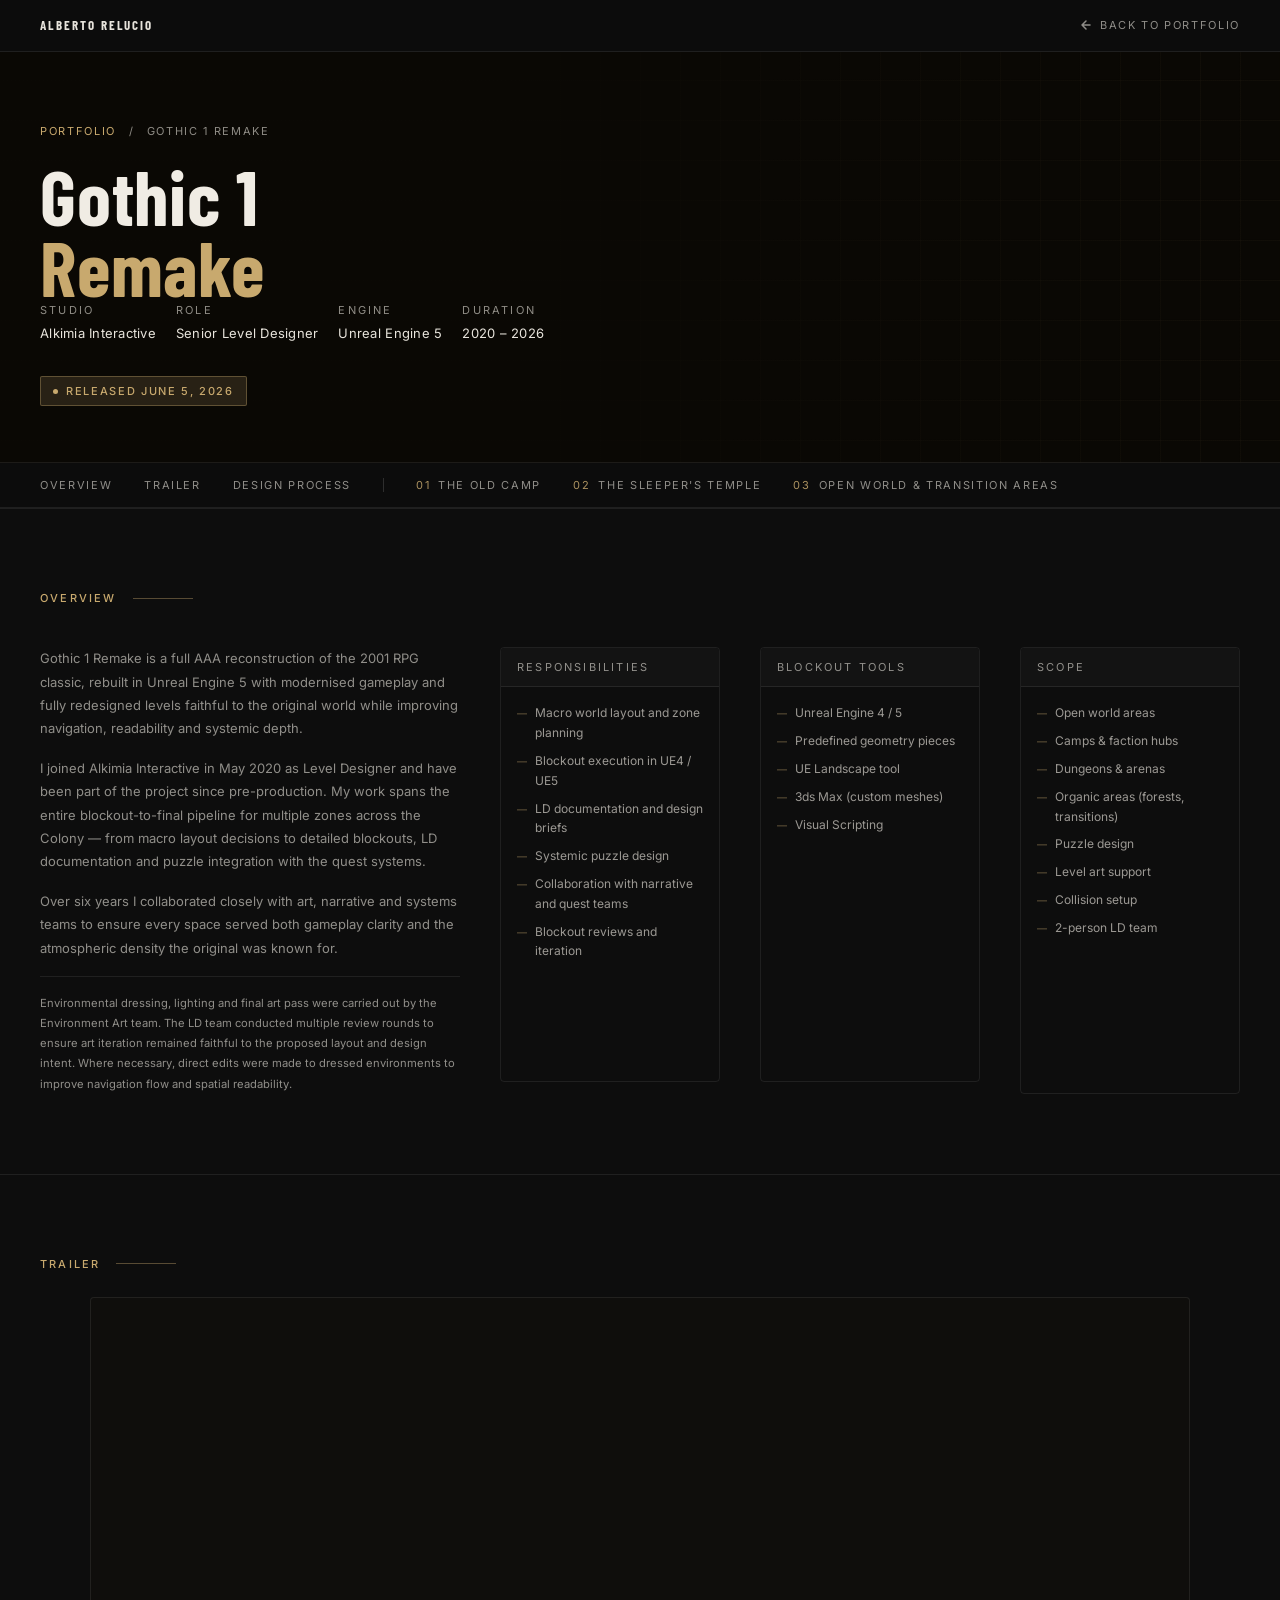
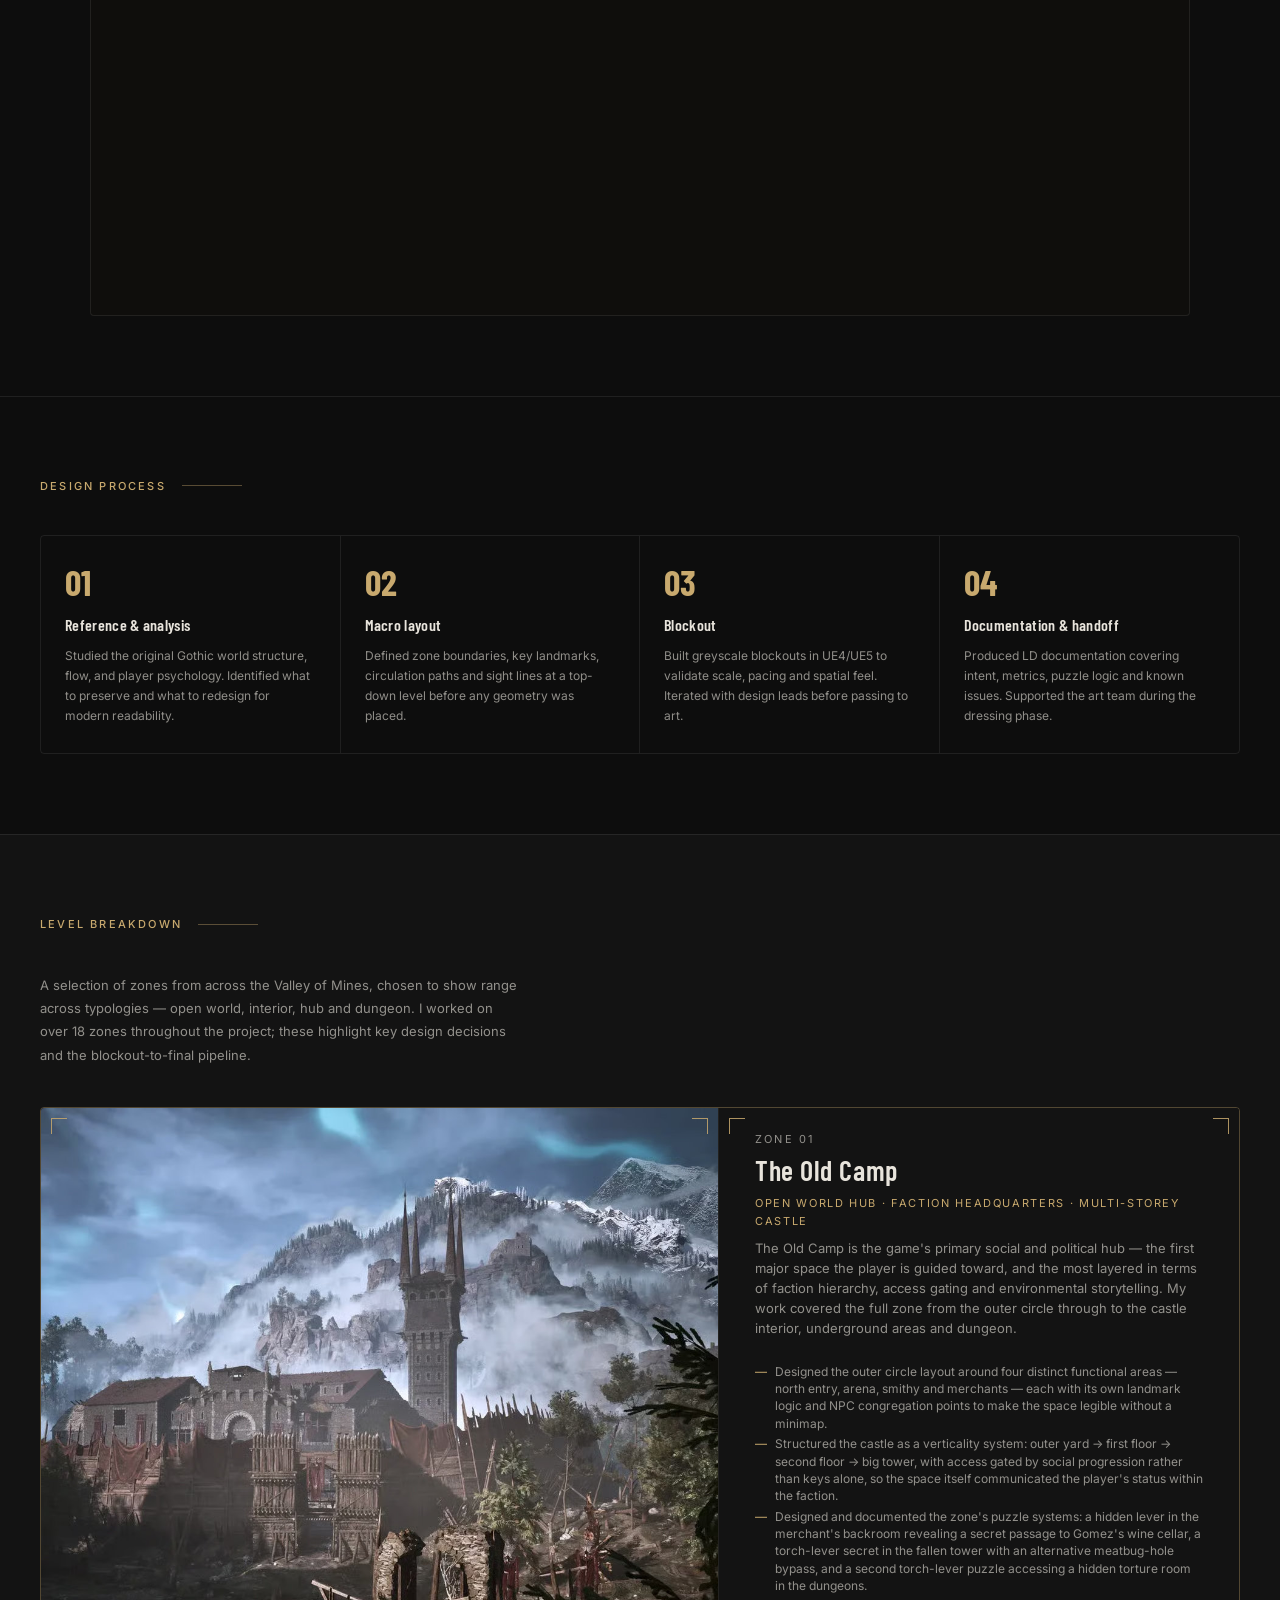
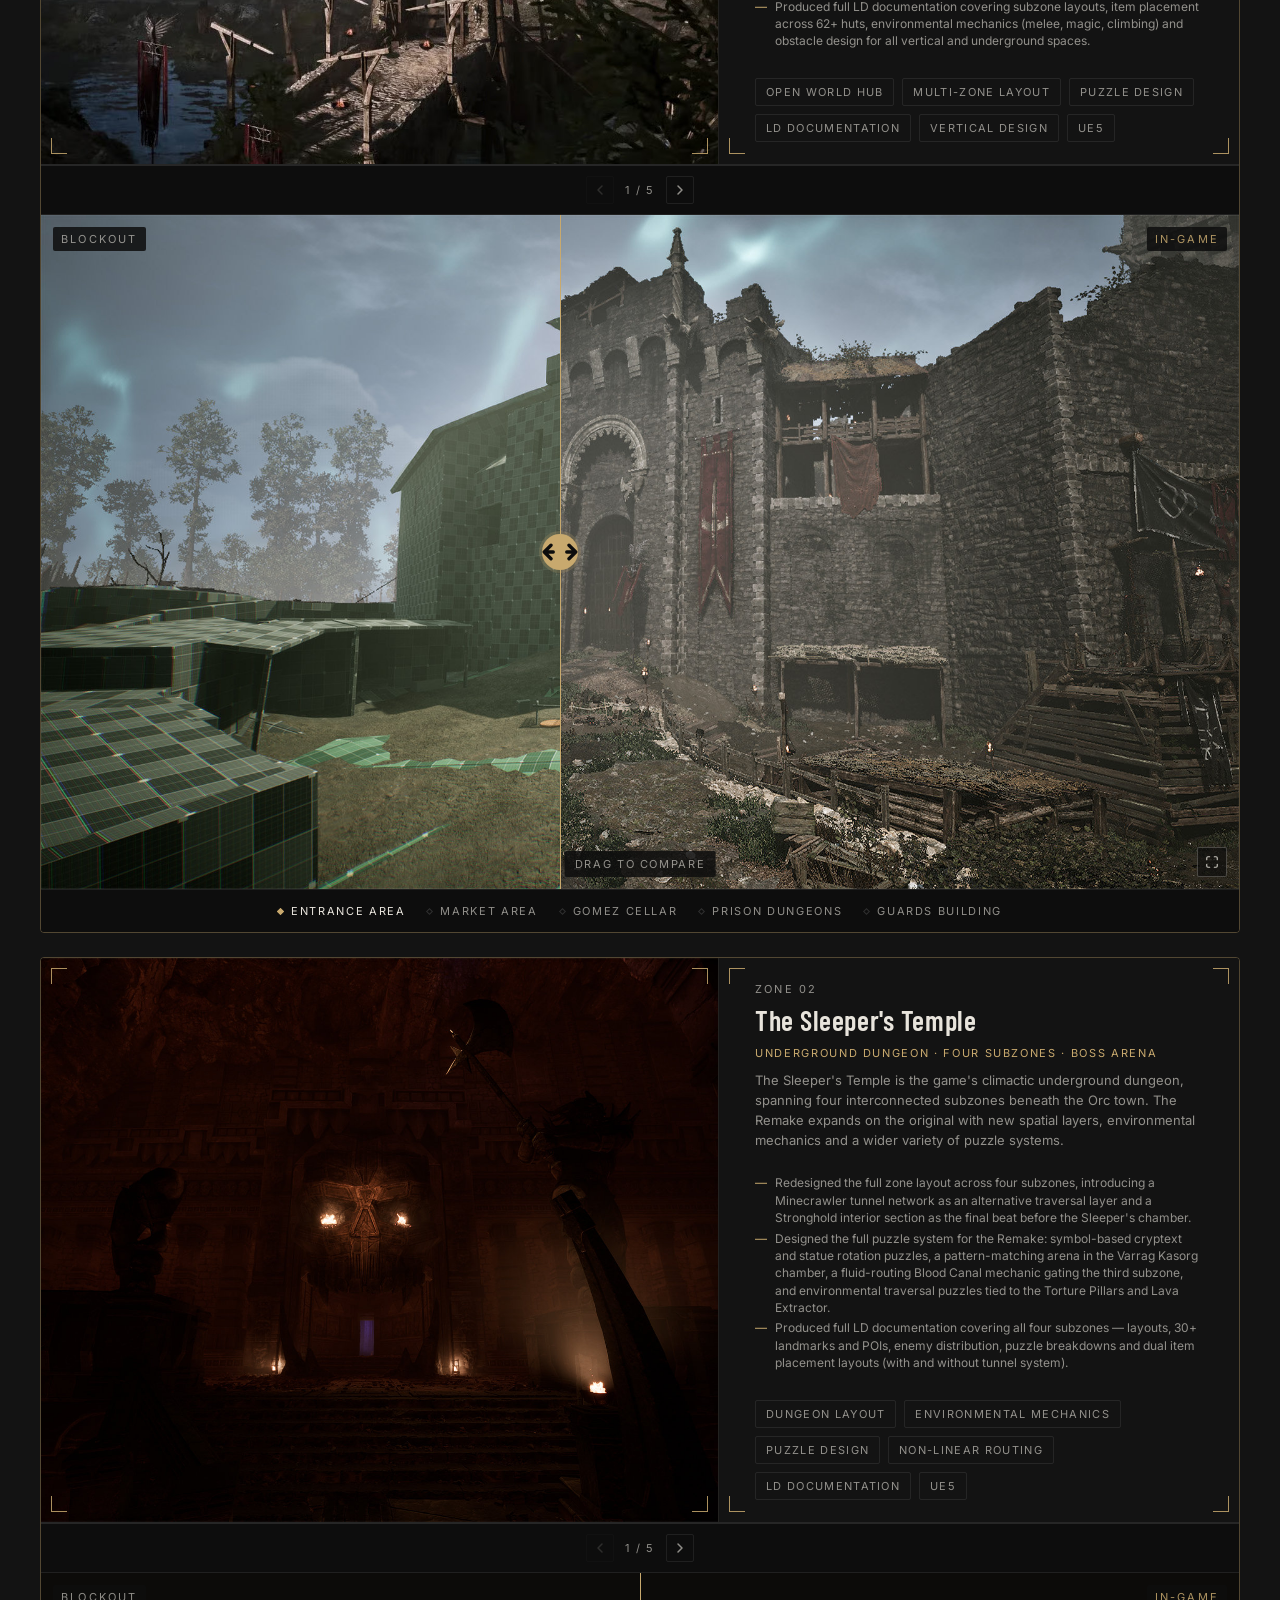
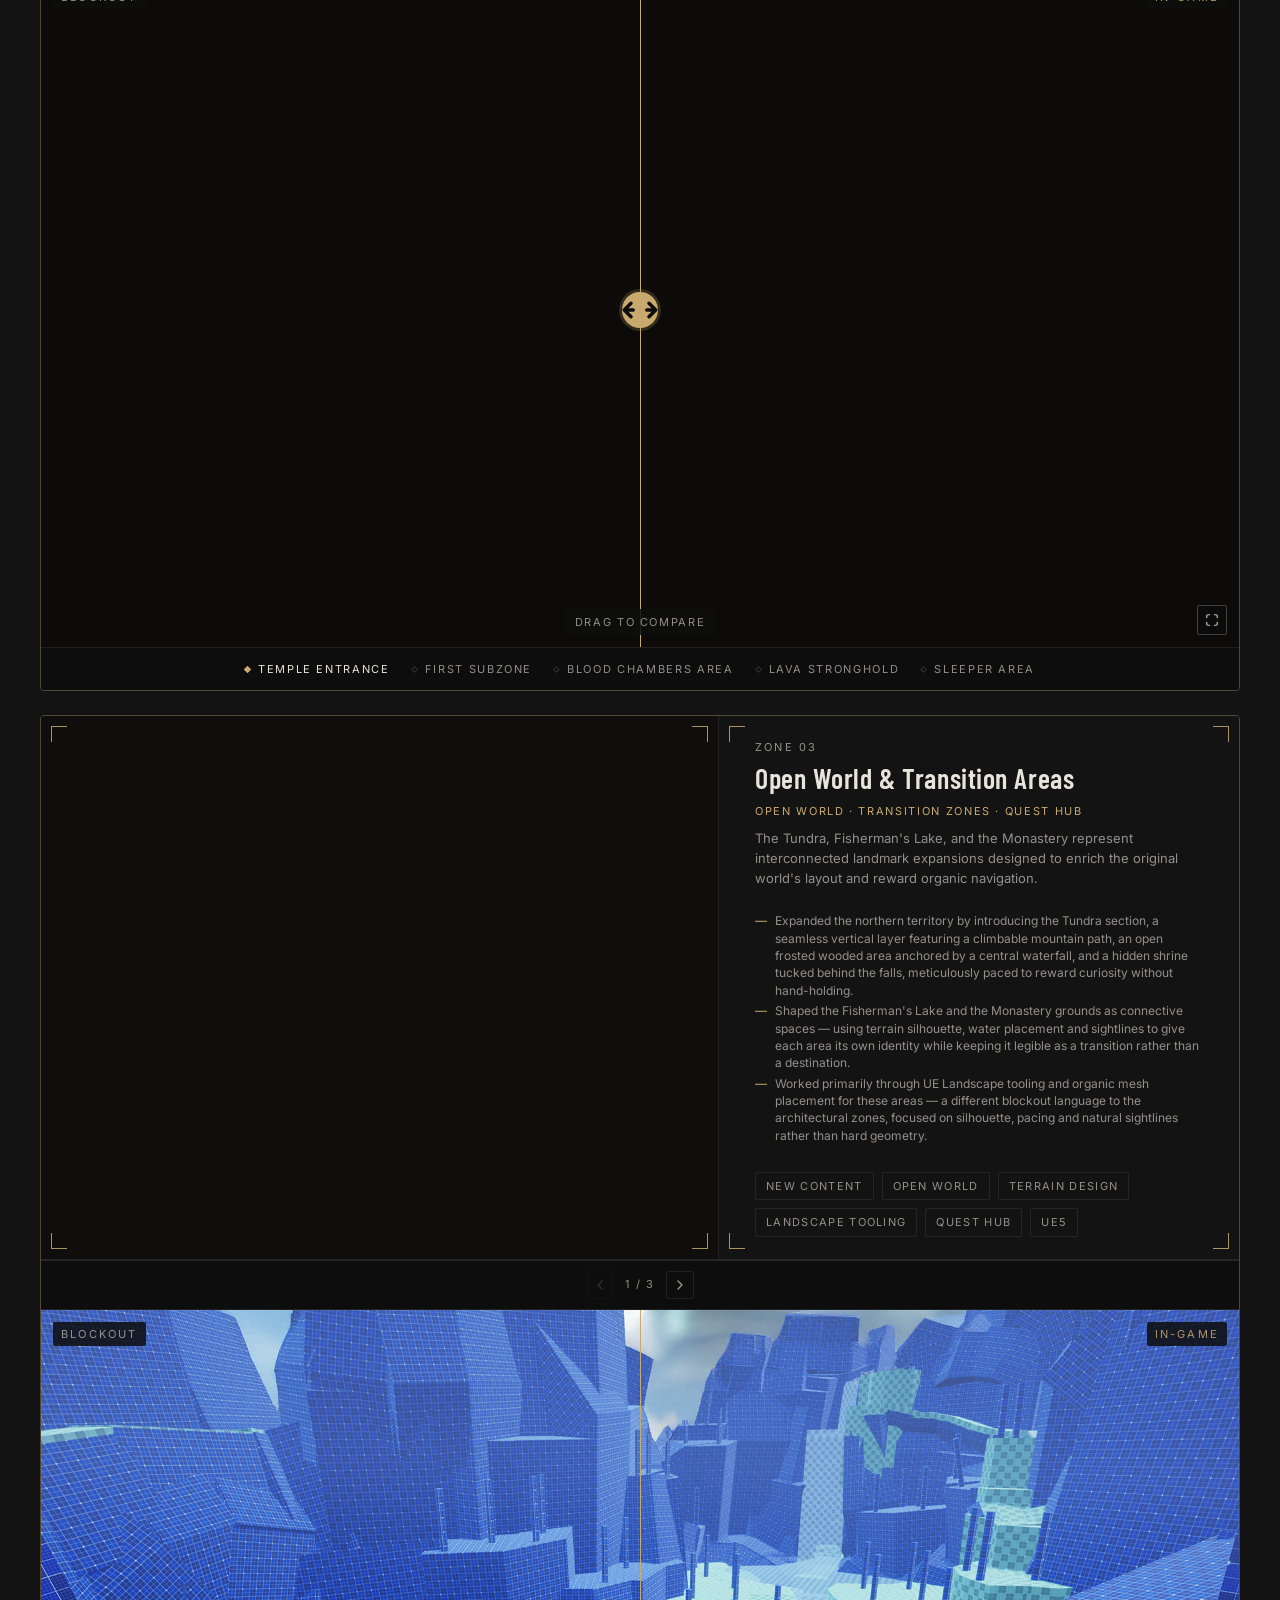
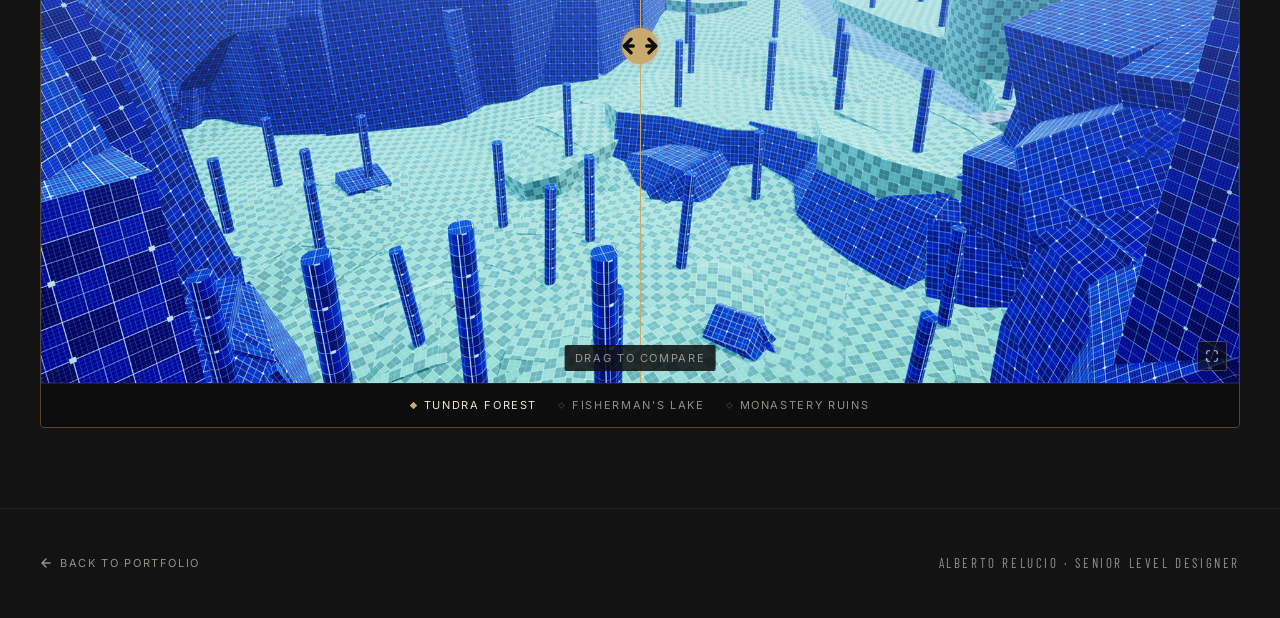
==== commit ff097f65: "Fade the lightbox, the pair change and the mobile menu instead of cutting Adds the motion curve toke" ====
--- a/gothic.html
+++ b/gothic.html
@@ -11,7 +11,7 @@
   <link rel="preconnect" href="https://fonts.googleapis.com">
   <link rel="preconnect" href="https://fonts.gstatic.com" crossorigin>
   <link href="https://fonts.googleapis.com/css2?family=Barlow+Condensed:wght@400;600;700&family=Inter:wght@400;500&display=swap" rel="stylesheet">
-  <link rel="stylesheet" href="style.css?v=34">
+  <link rel="stylesheet" href="style.css?v=35">
 <!-- GoatCounter Analytics -->
 <script data-goatcounter="https://kolding45.goatcounter.com/count" async src="//gc.zgo.at/count.js"></script>
 <!-- End GoatCounter Analytics -->
@@ -638,9 +638,9 @@
         io.disconnect();
       }, { rootMargin: '400px 0px' }).observe(el);
 
-      function getActiveAfter() {
-        return pairs[current].querySelector('.comparison-after');
-      }
+      /* Every pair's in-game layer shares the divider position, so the pair fading
+         out and the one fading in always line up with it. */
+      const afters = pairs.map(p => p.querySelector('.comparison-after'));
 
       /* Divider and handle move with transform (no layout per frame), in pixels
          of the comparator's width; the CSS left: 50% only covers the no-JS case. */
@@ -658,7 +658,7 @@
            position, then subtract the box's own snapped position, so the shift is
            a whole number of device pixels and the 1px line stays crisp. */
         const x = Math.round((offset + pos / 100 * width) * dpr) / dpr - Math.round(offset * dpr) / dpr;
-        getActiveAfter().style.clipPath = `inset(0 0 0 ${pos}%)`;
+        afters.forEach(a => { a.style.clipPath = `inset(0 0 0 ${pos}%)`; });
         divider.style.transform = `translateX(${x}px)`;
         handle.style.transform  = `translate(${x}px, 0) translate(-50%, -50%)`;
         handle.setAttribute('aria-valuenow', Math.round(pos));
@@ -682,10 +682,35 @@
         hideHint();
       });
 
+      /* Changing pair: the controls update at once; the new pair fades in over the
+         old one only once its images are decoded, so it never fades through black.
+         Rapid changes keep only the latest request. */
+      let swapToken = 0, leaveTimer = 0, firstShow = true;
       function showPair(n) {
-        pairs[current].classList.remove('active');
+        const from = pairs.find(p => p.classList.contains('active')) || pairs[current]; // the pair on screen
         current = Math.max(0, Math.min(pairs.length - 1, n));
-        pairs[current].classList.add('active');
+        const to = pairs[current];
+        const token = ++swapToken;
+        clearTimeout(leaveTimer);
+        pairs.forEach(p => { if (p !== from && p !== to) p.classList.remove('active', 'leaving', 'entering'); });
+        if (firstShow || from === to) {
+          firstShow = false;
+          from.classList.remove('active', 'leaving', 'entering');
+          to.classList.add('active');
+        } else {
+          warm(current);
+          Promise.all(Array.from(to.querySelectorAll('img')).map(img => img.decode().catch(() => {}))).then(() => {
+            if (token !== swapToken) return;
+            from.classList.remove('active', 'entering');
+            from.classList.add('leaving');
+            to.classList.remove('leaving');
+            to.classList.add('active', 'entering');
+            void to.offsetWidth; // commit the transparent start before fading in
+            to.classList.remove('entering');
+            const reduce = window.matchMedia('(prefers-reduced-motion: reduce)').matches;
+            leaveTimer = setTimeout(() => { if (token === swapToken) from.classList.remove('leaving'); }, reduce ? 0 : 160 + 60);
+          });
+        }
         applyPos(50); // reset to centre on each new pair
         counter.textContent = (current + 1) + ' / ' + pairs.length;
         names.forEach((b, i) => b.setAttribute('aria-current', i === current ? 'true' : 'false'));
@@ -834,38 +859,76 @@
       const closeBtn = document.getElementById('lightbox-close');
       if (!overlay || !content || !closeBtn) return;
 
-      let movedEl = null, originalParent = null, originalNext = null, opener = null;
+      /* Opening and closing run in two steps so the page never shows a gap or a
+         jump: the dark backdrop fades in over the page first; only once it
+         covers the page does the comparator leave it (an identical, inert copy
+         takes its place, so nothing below moves) and fade in on top. Closing
+         fades the comparator out, puts it back in place of the copy while the
+         backdrop still covers the page, and then lifts the backdrop. */
+      let movedEl = null, placeholder = null, opener = null, phase = 'closed', timer = 0;
+      const wait = ms => window.matchMedia('(prefers-reduced-motion: reduce)').matches ? 0 : ms;
 
       overlay.setAttribute('role', 'dialog');
       overlay.setAttribute('aria-modal', 'true');
 
+      function finishClose() {
+        clearTimeout(timer);
+        if (placeholder) { placeholder.replaceWith(movedEl); placeholder = null; }
+        overlay.classList.remove('show', 'open');
+        document.body.classList.remove('lightbox-lock');
+        const nav = document.querySelector('.nav');
+        nav.style.paddingLeft = ''; nav.style.paddingRight = '';
+        const back = opener;
+        movedEl = null; opener = null; phase = 'closed';
+        if (back) back.focus({ preventScroll: true }); // back to the expand button that opened it
+      }
+
       function openLightbox(wrap, trigger, byTouch) {
-        if (movedEl === wrap) return;      // already showing this one
-        if (movedEl) closeLightbox();      // always clear out whatever was open first
-
-        movedEl        = wrap;
-        originalParent = wrap.parentNode;
-        originalNext   = wrap.nextSibling;
-        opener         = trigger || null;
+        if (phase === 'closing') finishClose();   // a close still running: finish it now
+        if (phase !== 'closed') return;           // already opening or open
+
+        movedEl = wrap;
+        opener  = trigger || null;
+        phase   = 'opening';
         /* Focus still moves to Close (screen readers, keyboards), but a tap
            shouldn't paint a focus ring; the first key press brings it back. */
         overlay.classList.toggle('opened-by-touch', !!byTouch);
         overlay.setAttribute('aria-label', (wrap.querySelector('.comparison-nav-label') || {}).textContent || 'Blockout vs in-game');
-        content.appendChild(wrap);
         overlay.classList.add('open');
+        /* Removing the scrollbar must not move the page behind: keep its width as
+           padding, and freeze the fixed nav's padding (a % of the viewport). */
+        const nav = document.querySelector('.nav'), ns = getComputedStyle(nav);
+        nav.style.paddingLeft = ns.paddingLeft; nav.style.paddingRight = ns.paddingRight;
+        document.body.style.setProperty('--lock-sw', (window.innerWidth - document.documentElement.clientWidth) + 'px');
         document.body.classList.add('lightbox-lock');
         closeBtn.focus();
+
+        const copy = wrap.cloneNode(true);
+        copy.setAttribute('inert', '');
+        copy.setAttribute('aria-hidden', 'true');
+        const decoded = Promise.all(Array.from(copy.querySelectorAll('.cpair.active img')).map(img => img.decode().catch(() => {})));
+        const covered = new Promise(r => { timer = setTimeout(r, wait(220)); });
+        Promise.all([decoded, covered]).then(() => {
+          if (phase !== 'opening' || movedEl !== wrap) return;
+          wrap.before(copy);          // same size and pixels: the page behind does not change
+          placeholder = copy;
+          content.appendChild(wrap);
+          overlay.classList.add('show');
+          phase = 'open';
+        });
       }
 
       function closeLightbox() {
-        if (!movedEl) return;
-        if (originalNext) originalParent.insertBefore(movedEl, originalNext);
-        else originalParent.appendChild(movedEl);
-        overlay.classList.remove('open');
-        document.body.classList.remove('lightbox-lock');
-        movedEl = null;
-        if (opener) opener.focus(); // back to the expand button that opened it
-        opener = null;
+        if (phase === 'closed' || phase === 'closing') return;
+        const wasOpen = phase === 'open';
+        phase = 'closing';
+        clearTimeout(timer);
+        overlay.classList.remove('show');              // comparator fades out, backdrop stays
+        timer = setTimeout(() => {
+          if (placeholder) { placeholder.replaceWith(movedEl); placeholder = null; }
+          overlay.classList.remove('open');            // then the backdrop lifts
+          timer = setTimeout(finishClose, wait(150));
+        }, wasOpen ? wait(150) : 0);
       }
 
       /* Keep Tab inside the lightbox while it is open */
@@ -875,7 +938,7 @@
       }
       overlay.addEventListener('keydown', e => {
         overlay.classList.remove('opened-by-touch');
-        if (e.key !== 'Tab' || !movedEl) return;
+        if (e.key !== 'Tab' || phase === 'closed') return;
         const list = focusables();
         if (!list.length) return;
         const first = list[0], last = list[list.length - 1];
--- a/style.css
+++ b/style.css
@@ -183,6 +183,9 @@
   --transition-fast: 0.15s ease;
   --transition-base: 0.20s ease;
   --transition-slow: 0.35s ease;
+  --ease-out:    cubic-bezier(0.23, 1, 0.32, 1);    /* strong ease-out: entrances, exits, UI responses */
+  --ease-in-out: cubic-bezier(0.77, 0, 0.175, 1);   /* strong ease-in-out: movement on screen */
+  --ease-drawer: cubic-bezier(0.32, 0.72, 0, 1);    /* iOS-like drawer curve */
 
   /* Border radius */
   --radius-sm: 2px;
@@ -485,18 +488,27 @@
 
 .nav-hamburger:hover span { background: var(--color-accent); }
 
+/* The drawer fades in and out. Its own opacity never changes: Safari stops
+   drawing backdrop-filter while an element is partly transparent, so the
+   panel fades its fill, hairline and blur instead, and the links fade on
+   their own. Closed, it is hidden (visibility) so nothing in it is focusable. */
 .nav-drawer {
-  display: none;
+  display: flex;
+  visibility: hidden;
+  pointer-events: none;
   position: fixed;
   top: var(--nav-height);
   left: 0; right: 0;
-  background: var(--color-nav-bg);
-  backdrop-filter: blur(10px);
-  border-bottom: var(--hairline) solid var(--color-line);
+  background: transparent;
+  backdrop-filter: blur(0);
+  border-bottom: var(--hairline) solid transparent;
   padding: var(--space-6) var(--section-x);
   flex-direction: column;
   gap: var(--space-5);
   z-index: 199;
+  --drawer-t: 150ms;
+  transition: background-color var(--drawer-t) var(--ease-out), border-color var(--drawer-t) var(--ease-out),
+              backdrop-filter var(--drawer-t) var(--ease-out), visibility 0s linear var(--drawer-t);
 }
 
 .nav-drawer a {
@@ -505,11 +517,22 @@
   text-transform: uppercase;
   color: var(--color-text-muted);
   text-decoration: none;
-  transition: color var(--transition-base);
+  opacity: 0;
+  transition: color var(--transition-base), opacity var(--drawer-t) var(--ease-out);
 }
 
 .nav-drawer a:hover { color: var(--color-accent); }
-.nav-drawer.open    { display: flex; }
+.nav-drawer.open {
+  visibility: visible;
+  pointer-events: auto;
+  background: var(--color-nav-bg);
+  backdrop-filter: blur(10px);
+  border-bottom-color: var(--color-line);
+  --drawer-t: 200ms;
+  transition: background-color var(--drawer-t) var(--ease-drawer), border-color var(--drawer-t) var(--ease-drawer),
+              backdrop-filter var(--drawer-t) var(--ease-drawer), visibility 0s;
+}
+.nav-drawer.open a { opacity: 1; transition: color var(--transition-base), opacity var(--drawer-t) var(--ease-drawer); }
 
 
 /* ============================================================
@@ -1615,8 +1638,11 @@
   overflow: hidden; background: var(--color-media-well-deep); cursor: ew-resize;
   user-select: none; touch-action: pan-y;
 }
-.cpair { position: absolute; inset: 0; display: none; }
-.cpair.active { display: block; }
+.cpair { position: absolute; inset: 0; display: none; transition: opacity 160ms ease; }
+.cpair.active { display: block; z-index: 1; }
+/* changing pair: the new one (already decoded) fades in over the old one */
+.cpair.leaving { display: block; z-index: 0; }
+.cpair.entering { opacity: 0; }
 .comparison-before, .comparison-after { position: absolute; inset: 0; width: 100%; height: 100%; }
 .comparison-before img, .comparison-after img { position: absolute; inset: 0; width: 100%; height: 100%; object-fit: cover; display: block; }
 
@@ -1645,17 +1671,33 @@
 .lightbox-content .comparison-expand { display: none; } /* already expanded */
 
 /* ── COMPARISON LIGHTBOX ── */
-body.lightbox-lock { overflow: hidden; }
+/* Locking scroll removes a classic scrollbar; its width (measured by the script)
+   comes back as padding, and the fixed nav keeps its old right edge, so the page
+   behind the lightbox never shifts. Overlay scrollbars measure 0: no change. */
+body.lightbox-lock { overflow: hidden; padding-right: var(--lock-sw, 0px); }
+body.lightbox-lock .nav { right: var(--lock-sw, 0px); }
 
 .lightbox-overlay {
   position: fixed; inset: 0; z-index: 999;
   background: var(--color-lightbox-bg);
-  display: none; align-items: center; justify-content: center;
+  display: flex; align-items: center; justify-content: center;
   padding: 56px 20px 20px;
-}
-.lightbox-overlay.open { display: flex; }
+  /* fades in and out; closed, it is hidden (visibility) so nothing in it takes focus or clicks */
+  visibility: hidden; pointer-events: none; opacity: 0;
+  --lightbox-t: 150ms;
+  transition: opacity var(--lightbox-t) var(--ease-out), visibility 0s linear var(--lightbox-t);
+}
+.lightbox-overlay.open {
+  visibility: visible; pointer-events: auto; opacity: 1;
+  --lightbox-t: 220ms;
+  transition: opacity var(--lightbox-t) var(--ease-out), visibility 0s;
+}
 
 .lightbox-content { width: 100%; max-width: max(1100px, calc(78vh * 16 / 9)); }
+/* Two steps: the dark backdrop covers the page first, then the comparator
+   (moved in under that cover) fades in; closing runs the same steps backwards. */
+.lightbox-overlay .lightbox-content { opacity: 0; transition: opacity 150ms var(--ease-out); }
+.lightbox-overlay.show .lightbox-content { opacity: 1; }
 .lightbox-content .comparison-wrap { border-top: none; }
 .lightbox-content .comparison-wrap .comparison { max-height: 78vh; }
 
@@ -2272,6 +2314,10 @@
 
 @media (prefers-reduced-motion: reduce) {
   .chap-bar { transition: none; }
+  /* No fades at all here, visibility included: the global 0.01ms override would
+     leave these hidden for an instant on open, and WebKit then refuses the focus
+     that moves into the menu or onto the lightbox's Close button. */
+  .nav-drawer, .nav-drawer a, .lightbox-overlay, .lightbox-content, .cpair { transition: none !important; }
 }
 
 /* ── PAIR NAMES (N1-9): the caption bar lists every pair ── */
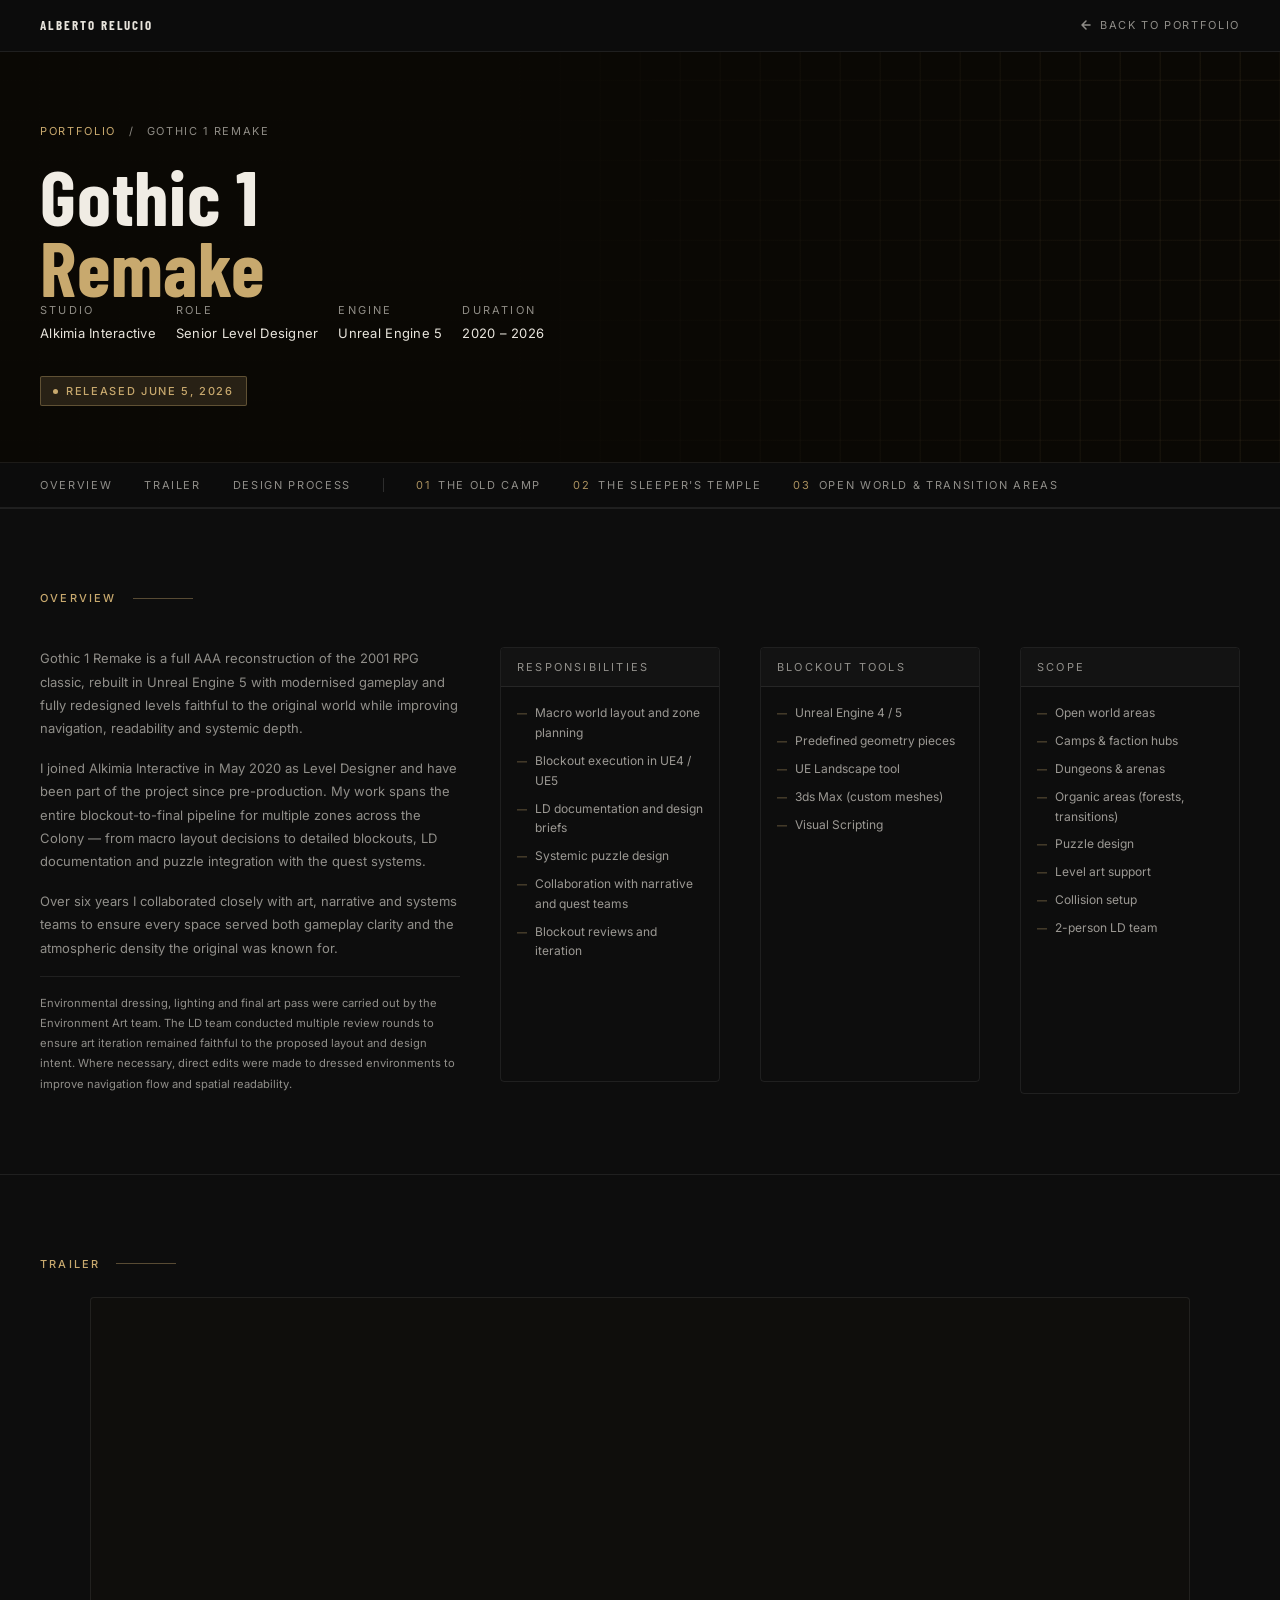
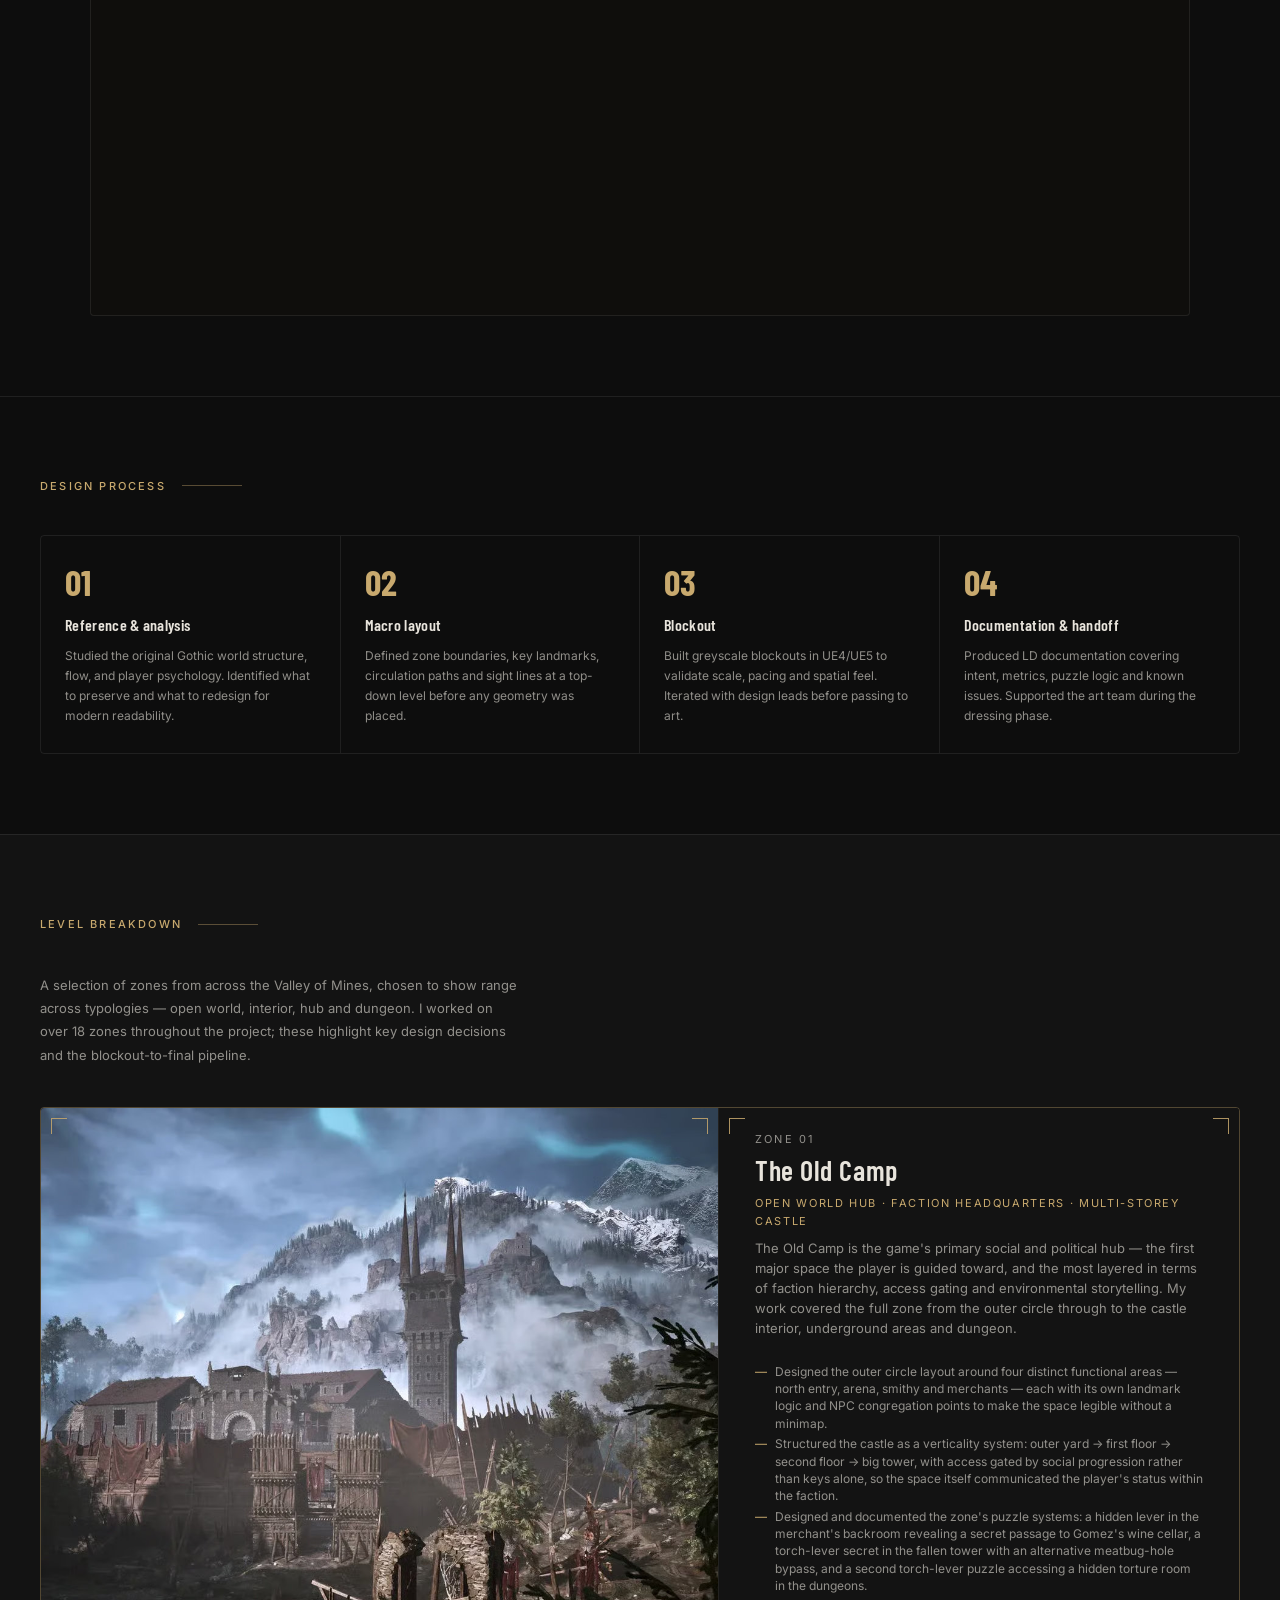
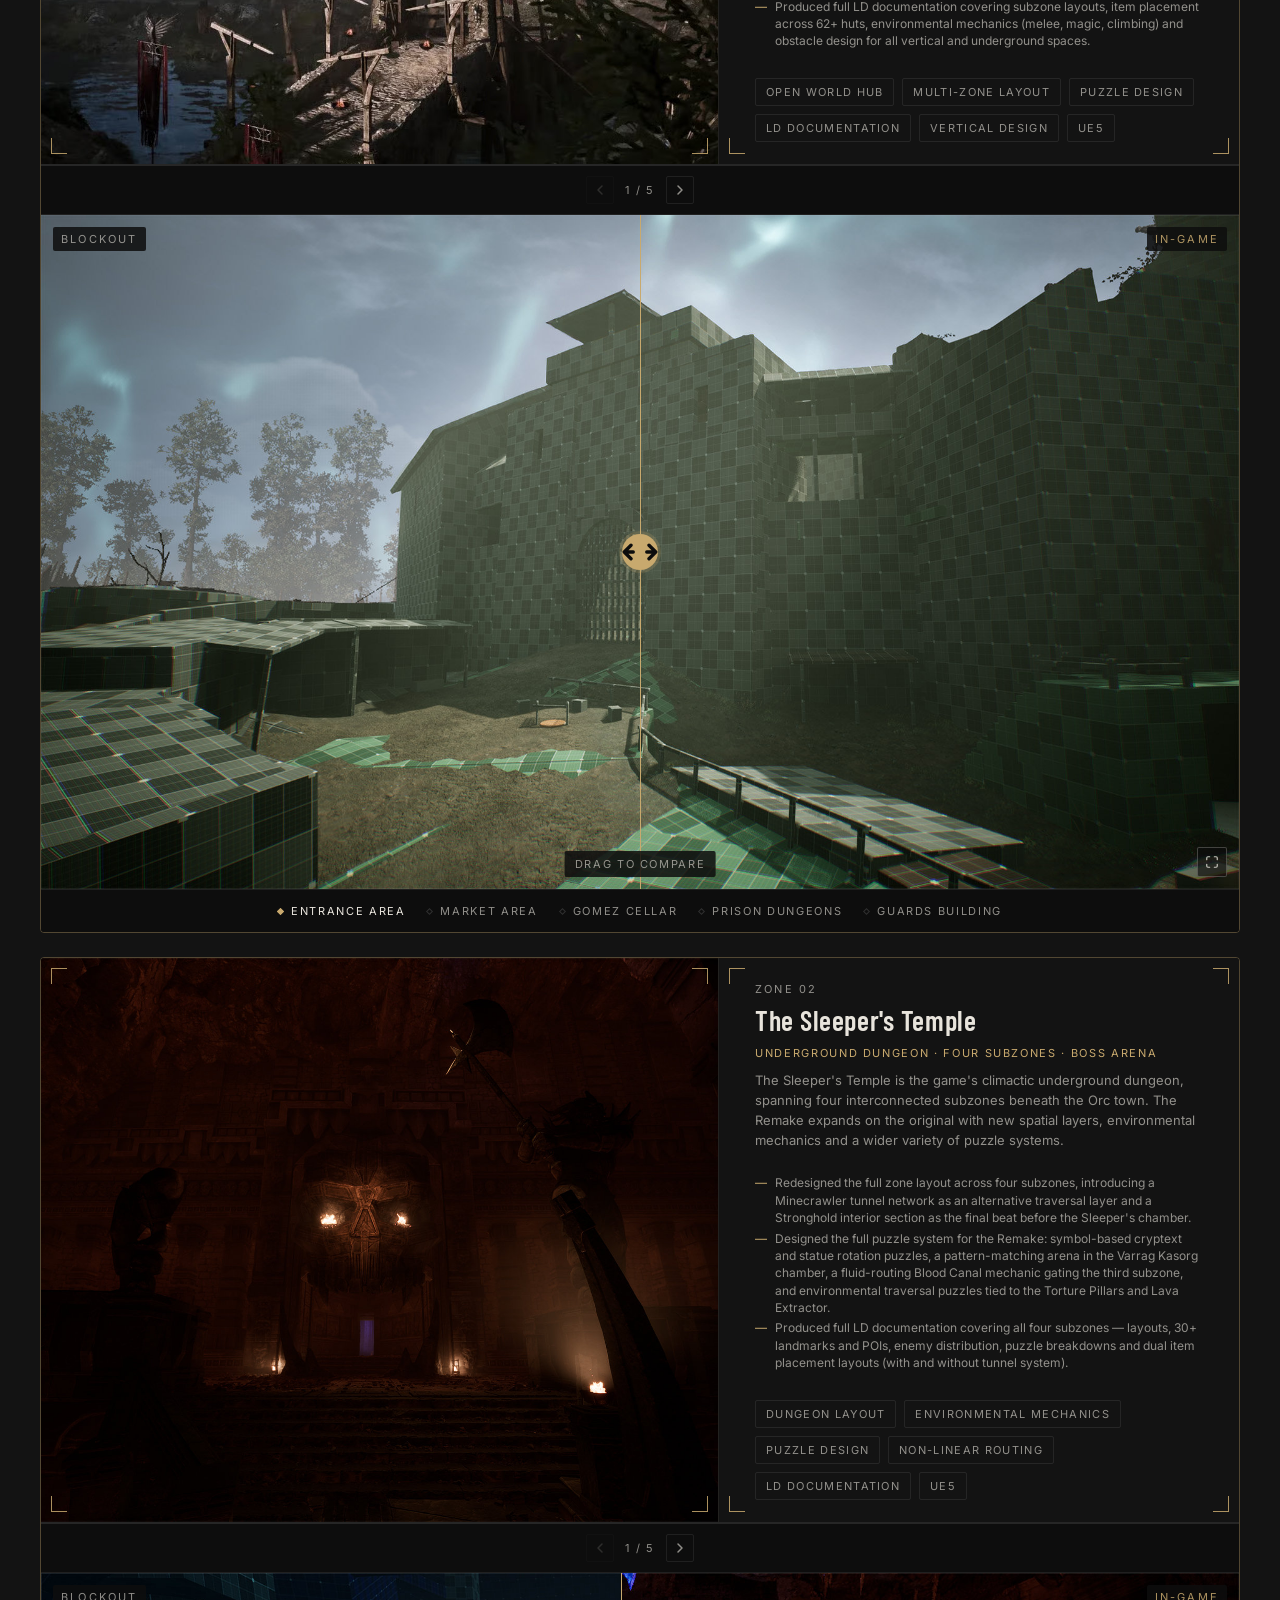
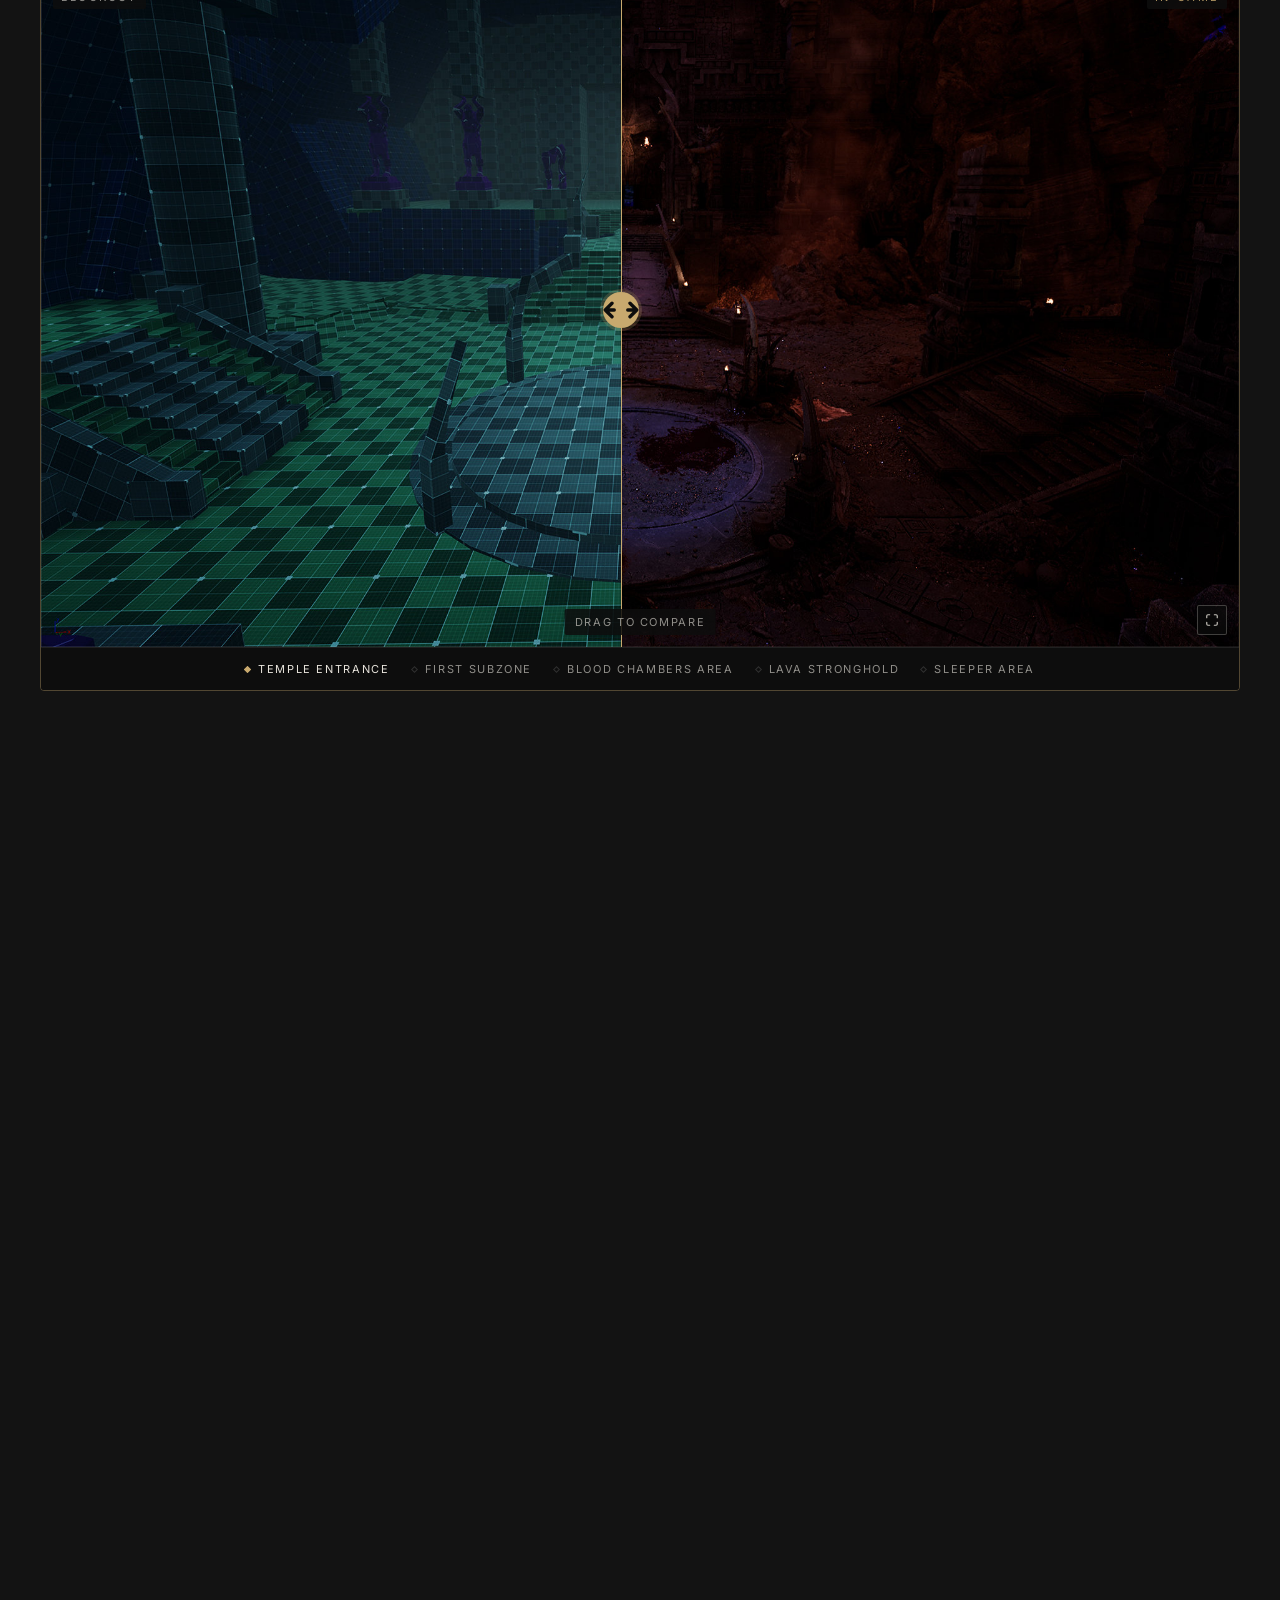
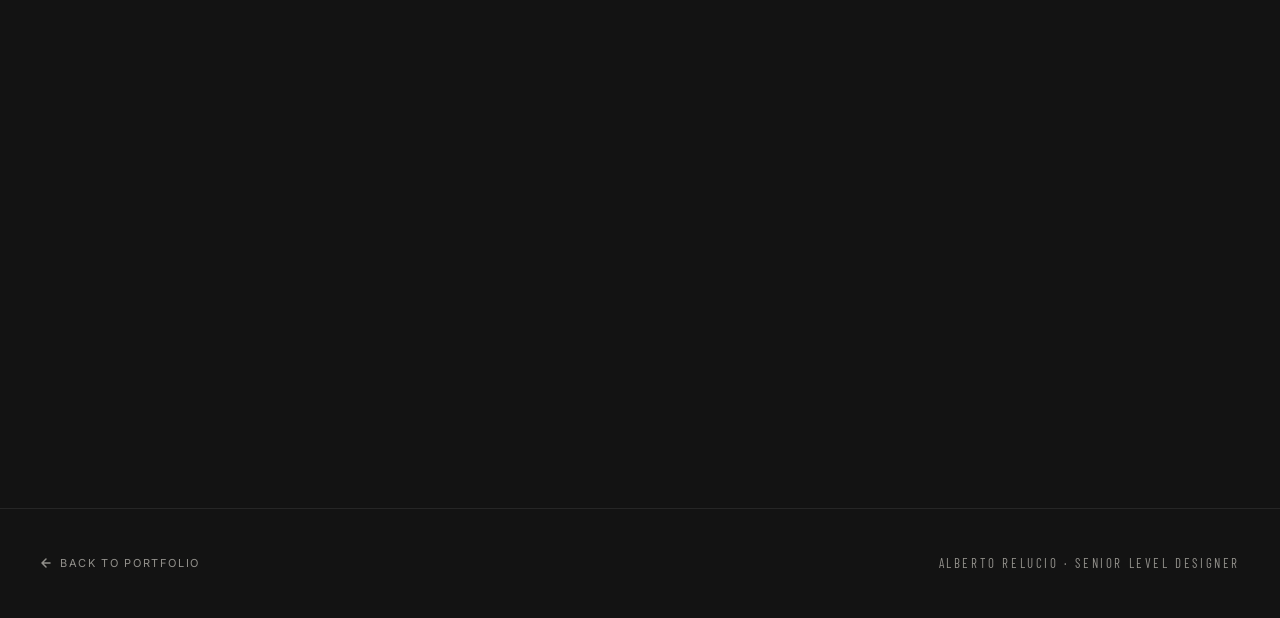
==== commit 2f42680d: "Polish motion: reduced-motion fades, entrance curves, chapter bar, halo Corrections from the motion " ====
--- a/gothic.html
+++ b/gothic.html
@@ -11,7 +11,7 @@
   <link rel="preconnect" href="https://fonts.googleapis.com">
   <link rel="preconnect" href="https://fonts.gstatic.com" crossorigin>
   <link href="https://fonts.googleapis.com/css2?family=Barlow+Condensed:wght@400;600;700&family=Inter:wght@400;500&display=swap" rel="stylesheet">
-  <link rel="stylesheet" href="style.css?v=35">
+  <link rel="stylesheet" href="style.css?v=36">
 <!-- GoatCounter Analytics -->
 <script data-goatcounter="https://kolding45.goatcounter.com/count" async src="//gc.zgo.at/count.js"></script>
 <!-- End GoatCounter Analytics -->
@@ -785,12 +785,13 @@
         }, () => { sweepDone = true; });
       }, { threshold: 0.6 }).observe(el);
 
-      el.addEventListener('mousedown',  e => { e.preventDefault(); stopSweep(); measure(); dragging = true; hideHint(); });
+      el.addEventListener('mousedown',  e => { e.preventDefault(); stopSweep(); measure(); dragging = true; el.classList.add('is-dragging'); hideHint(); });
       window.addEventListener('mousemove', onMove);
-      window.addEventListener('mouseup',   () => { dragging = false; });
-      el.addEventListener('touchstart', e => { stopSweep(); measure(); dragging = true; hideHint(); onMove(e); }, { passive: true });
+      window.addEventListener('mouseup',   () => { dragging = false; el.classList.remove('is-dragging'); });
+      el.addEventListener('touchstart', e => { stopSweep(); measure(); dragging = true; el.classList.add('is-dragging'); hideHint(); onMove(e); }, { passive: true });
       el.addEventListener('touchmove',  onMove, { passive: true });
-      el.addEventListener('touchend',   () => { dragging = false; });
+      el.addEventListener('touchend',   () => { dragging = false; el.classList.remove('is-dragging'); });
+      el.addEventListener('touchcancel', () => { dragging = false; el.classList.remove('is-dragging'); });
       wrap.addEventListener('pointerdown', stopSweep); // prev/next, pair names, expand
       wrap.addEventListener('keydown', stopSweep);     // slider keys, or Enter on a control
 
@@ -826,9 +827,7 @@
         const y = window.scrollY;
         const line = navH() + bar.offsetHeight + 24;
         let k = -1;
-        /* ignore the reveal offset (translateY) so a card that is still revealing counts where it will land */
-        const topOf = t => { let dy = 0; try { dy = new DOMMatrixReadOnly(getComputedStyle(t).transform).m42; } catch (e) {} return t.getBoundingClientRect().top - dy; };
-        targets.forEach((t, i) => { if (t && topOf(t) <= line) k = i; });
+        targets.forEach((t, i) => { if (t && t.getBoundingClientRect().top <= line) k = i; });
         if (k !== active) {
           active = k;
           links.forEach((a, i) => { if (i === k) a.setAttribute('aria-current', 'location'); else a.removeAttribute('aria-current'); });
--- a/style.css
+++ b/style.css
@@ -71,10 +71,13 @@
 }
 
 @media (prefers-reduced-motion: reduce) {
+  /* Fewer, gentler changes rather than none: colour and opacity still ease
+     (150ms) so state changes stay legible; nothing moves or resizes. */
   *, *::before, *::after {
     animation-duration: 0.01ms !important;
     animation-iteration-count: 1 !important;
-    transition-duration: 0.01ms !important;
+    transition-property: color, background-color, border-color, outline-color, text-decoration-color, opacity, fill, stroke !important;
+    transition-duration: 150ms !important;
   }
   html { scroll-behavior: auto; }
 }
@@ -601,7 +604,10 @@
   border-color: var(--color-accent);
   color: var(--color-accent);
   background: var(--color-accent-dim);
-  transform: translateY(-1px);
+}
+/* The 1px lift only where hover is real: on touch it stuck after a tap. */
+@media (hover: hover) and (pointer: fine) {
+  .link-ghost:hover { transform: translateY(-1px); }
 }
 
 .link-ghost.primary {
@@ -936,7 +942,7 @@
   width: var(--hairline);
   height: 60px;
   background: linear-gradient(to bottom, var(--color-accent), transparent);
-  animation: scrollpulse 2.4s ease-in-out infinite;
+  animation: scrollpulse 2.4s ease-in-out 2.5 forwards; /* 2.5 pulses (~6s), then it rests at full strength */
 }
 
 /* Page header (gothic.html) */
@@ -1086,7 +1092,6 @@
 }
 
 .card-level:last-child { margin-bottom: 0; }
-.card-level:hover      { border-color: var(--color-line-strong); }
 
 /* Top row: image (full width), description below — always stacked.
    (Previously a 2-column grid on wide screens, but that combination
@@ -1478,8 +1483,10 @@
 .reveal {
   opacity: 0;
   transform: translateY(16px);
-  transition: opacity 0.4s ease, transform 0.4s ease;
-}
+  transition: opacity 400ms var(--ease-out), transform 400ms var(--ease-out);
+}
+/* Zone cards are 2000px+ tall: they only fade, they don't rise */
+.card-level.reveal { transform: none; }
 
 .reveal.visible {
   opacity: 1;
@@ -1652,8 +1659,11 @@
 .comparison-label { position: absolute; top: 12px; font-size: var(--text-label); letter-spacing: 0.2em; text-transform: uppercase; padding: 3px 8px; border-radius: var(--radius-sm); z-index: 10; pointer-events: none; }
 .comparison-label-before { left: 12px; color: var(--color-text-muted); background: var(--color-chip); }
 .comparison-label-after  { right: 12px; color: var(--color-accent-frame); background: var(--color-chip); }
-.comparison-hint { position: absolute; bottom: 12px; left: 50%; transform: translateX(-50%); font-size: var(--text-label); letter-spacing: 0.15em; text-transform: uppercase; color: var(--color-text-muted); background: var(--color-chip); padding: 4px 10px; border-radius: var(--radius-sm); white-space: nowrap; z-index: 10; pointer-events: none; transition: opacity 0.4s ease; }
+.comparison-hint { position: absolute; bottom: 12px; left: 50%; transform: translateX(-50%); font-size: var(--text-label); letter-spacing: 0.15em; text-transform: uppercase; color: var(--color-text-muted); background: var(--color-chip); padding: 4px 10px; border-radius: var(--radius-sm); white-space: nowrap; z-index: 10; pointer-events: none; transition: opacity 200ms var(--ease-out); }
 .comparison-hint.hidden { opacity: 0; }
+/* Held: the handle's halo widens (3 → 6px) to acknowledge the grab */
+.comparison-handle { transition: box-shadow 200ms ease; }
+.comparison.is-dragging .comparison-handle { box-shadow: 0 0 0 6px var(--color-accent-ring); transition: box-shadow 120ms var(--ease-out); }
 
 .cpair-caption { padding: 8px 14px; font-size: var(--text-label); letter-spacing: 0.15em; text-transform: uppercase; color: var(--color-text-muted); border-top: var(--hairline) solid var(--color-line); background: var(--color-bg); min-height: 41px; display: flex; align-items: center; justify-content: center; width: 100%; }
 
@@ -2271,9 +2281,9 @@
   -webkit-backdrop-filter: blur(10px);
   backdrop-filter: blur(10px);
   border-bottom: var(--hairline) solid var(--color-line);
-  transition: transform var(--transition-base);
-}
-.chap-bar.is-hidden { transform: translateY(-100%); }
+  transition: transform 200ms var(--ease-out);
+}
+.chap-bar.is-hidden { transform: translateY(-100%); transition-duration: 240ms; }
 .chap-bar ol {
   list-style: none;
   margin: 0;
@@ -2308,12 +2318,16 @@
 
 /* Jumps from the bar land below the nav and the bar */
 #overview, #trailer, #process, .card-level { scroll-margin-top: calc(var(--nav-height) + 44px + var(--space-4)); }
-/* A zone card that has not revealed yet sits 16px lower (translateY); the jump is
-   computed on that position, so add the offset back and it lands in the same place. */
-.card-level.reveal:not(.visible) { scroll-margin-top: calc(var(--nav-height) + 44px + var(--space-4) + 16px); }
 
 @media (prefers-reduced-motion: reduce) {
-  .chap-bar { transition: none; }
+  /* The chapter bar fades instead of sliding; hidden, clicks pass through
+     but Tab can still reach it (focus brings it back). */
+  .chap-bar { transition: opacity 150ms ease !important; }
+  .chap-bar.is-hidden { transform: none; opacity: 0; pointer-events: none; }
+  /* Blocks appear with a plain fade, no rise */
+  .reveal { transform: translateY(0) !important; transition: opacity 200ms ease !important; } /* translateY(0), not none: same layer, same hairline rendering as before */
+  .hero-scroll-line { animation: none !important; }
+  .comparison.is-dragging .comparison-handle { box-shadow: 0 0 0 3px var(--color-accent-ring); }
   /* No fades at all here, visibility included: the global 0.01ms override would
      leave these hidden for an instant on open, and WebKit then refuses the focus
      that moves into the menu or onto the lightbox's Close button. */
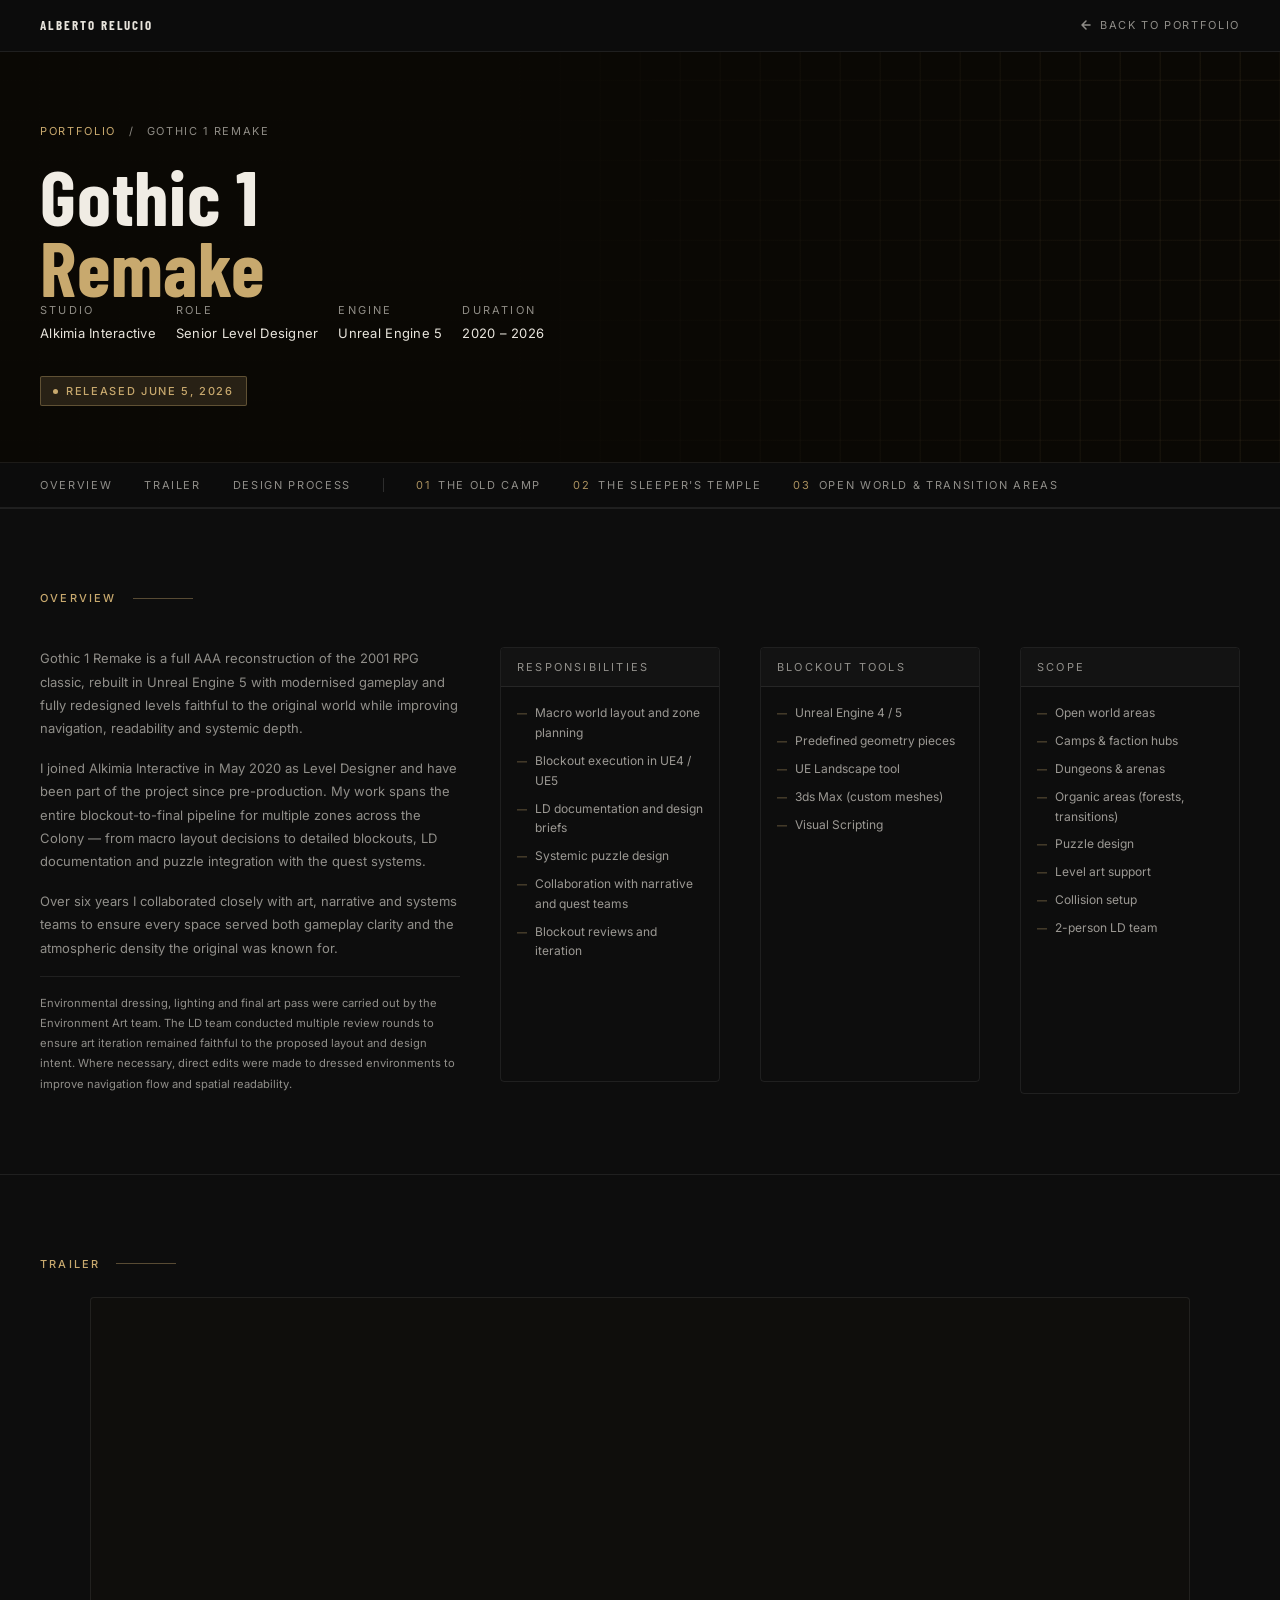
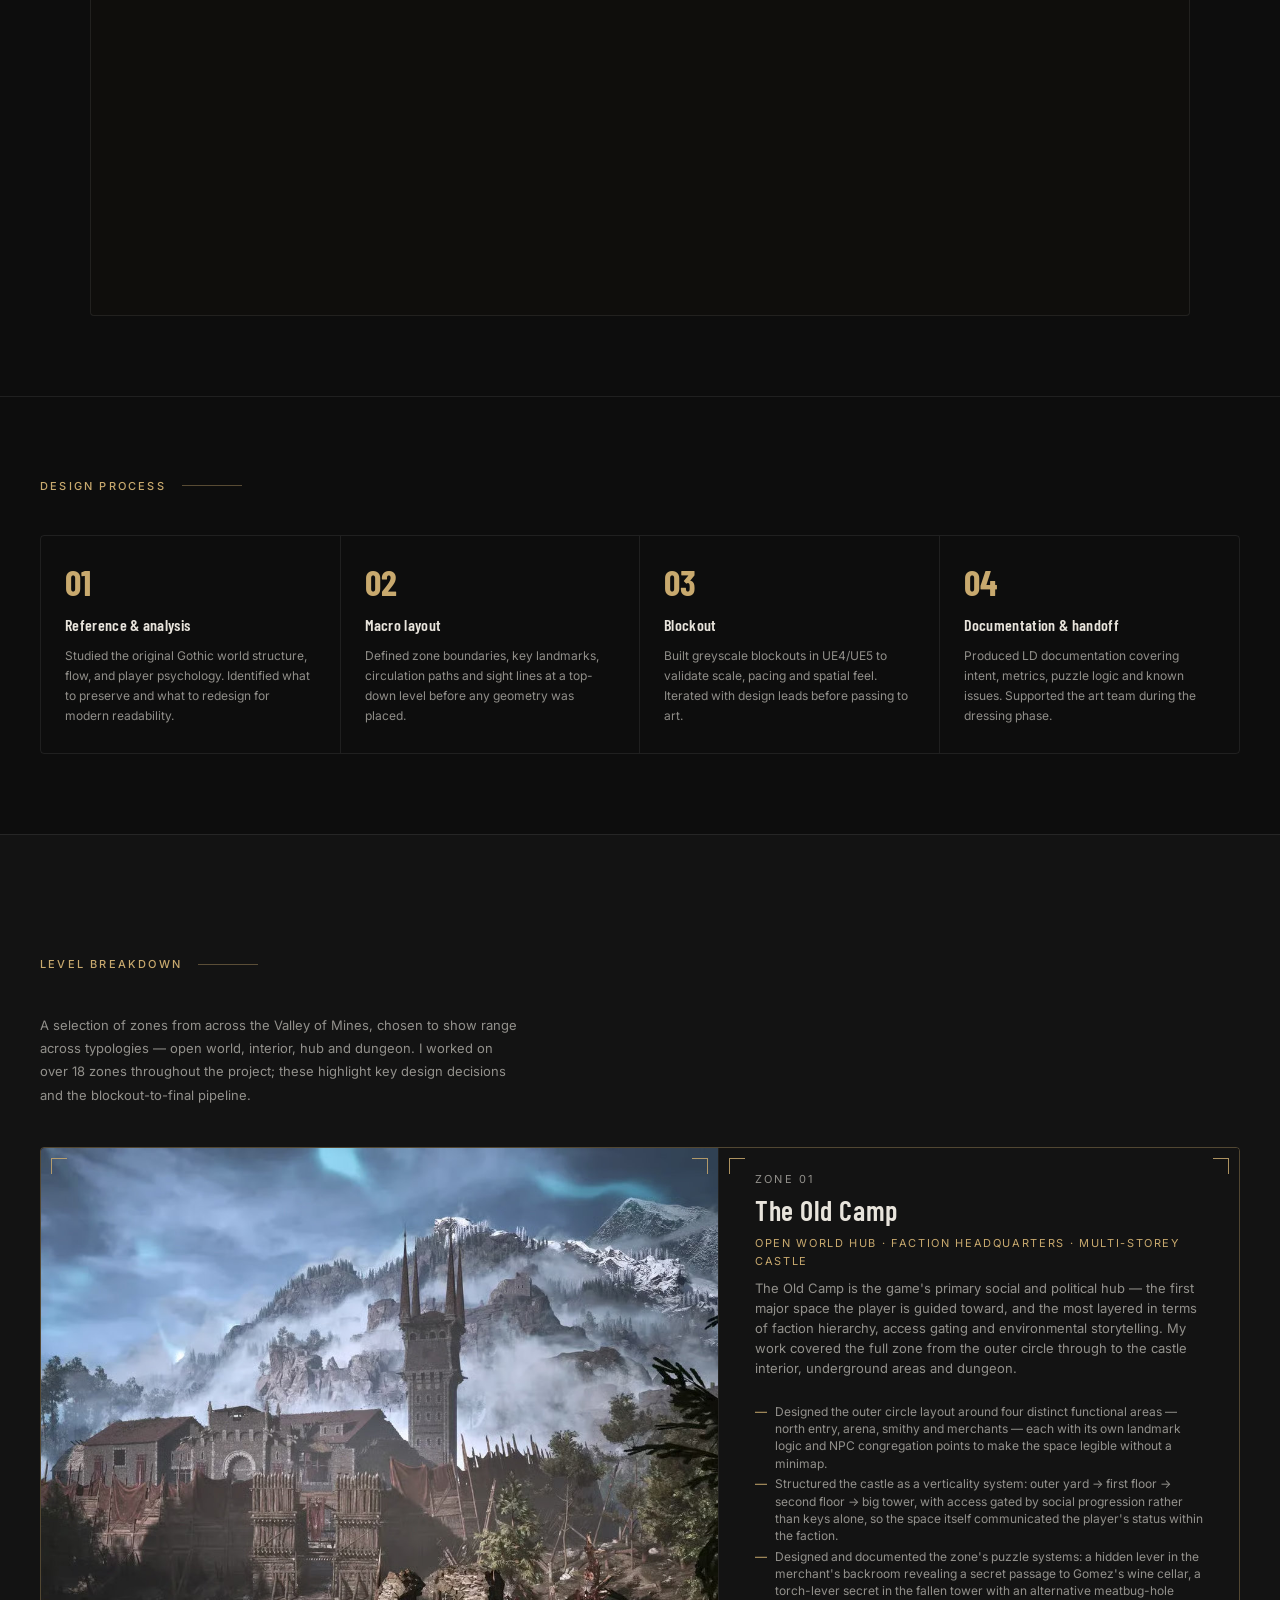
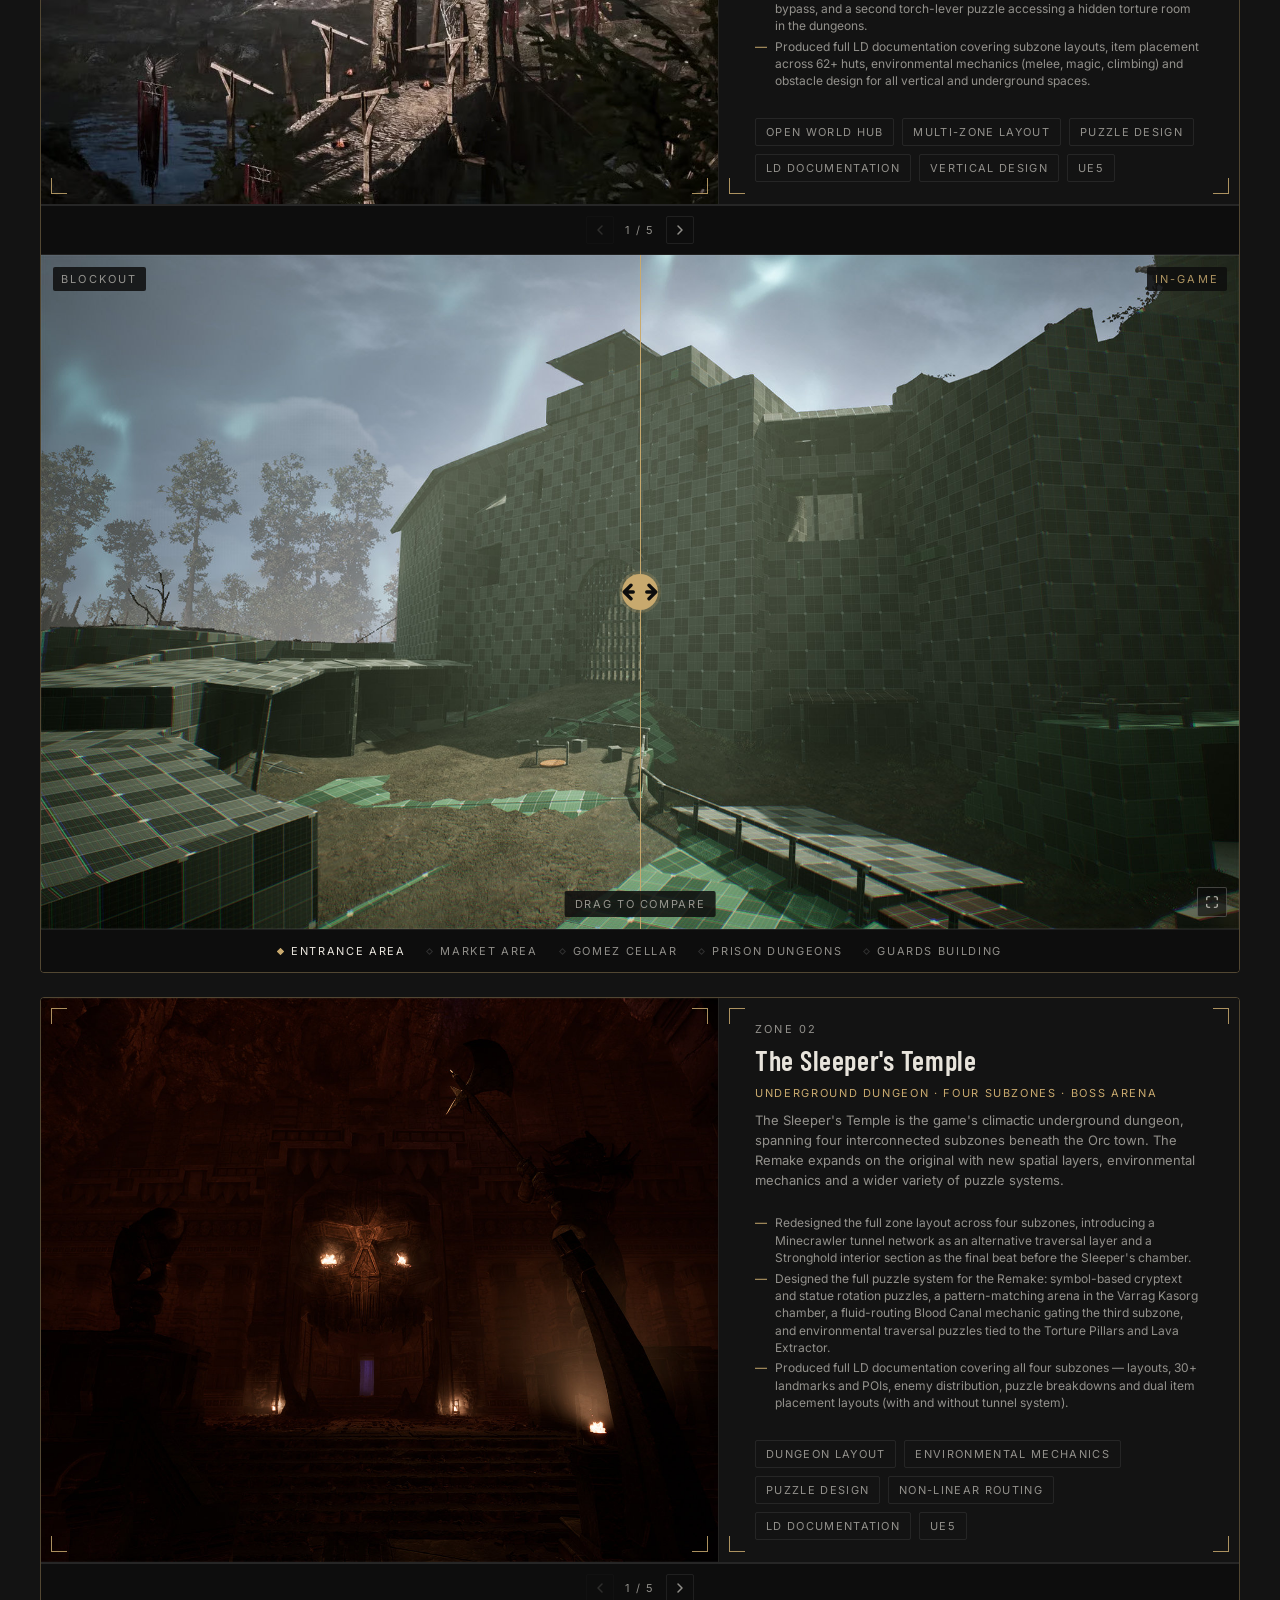
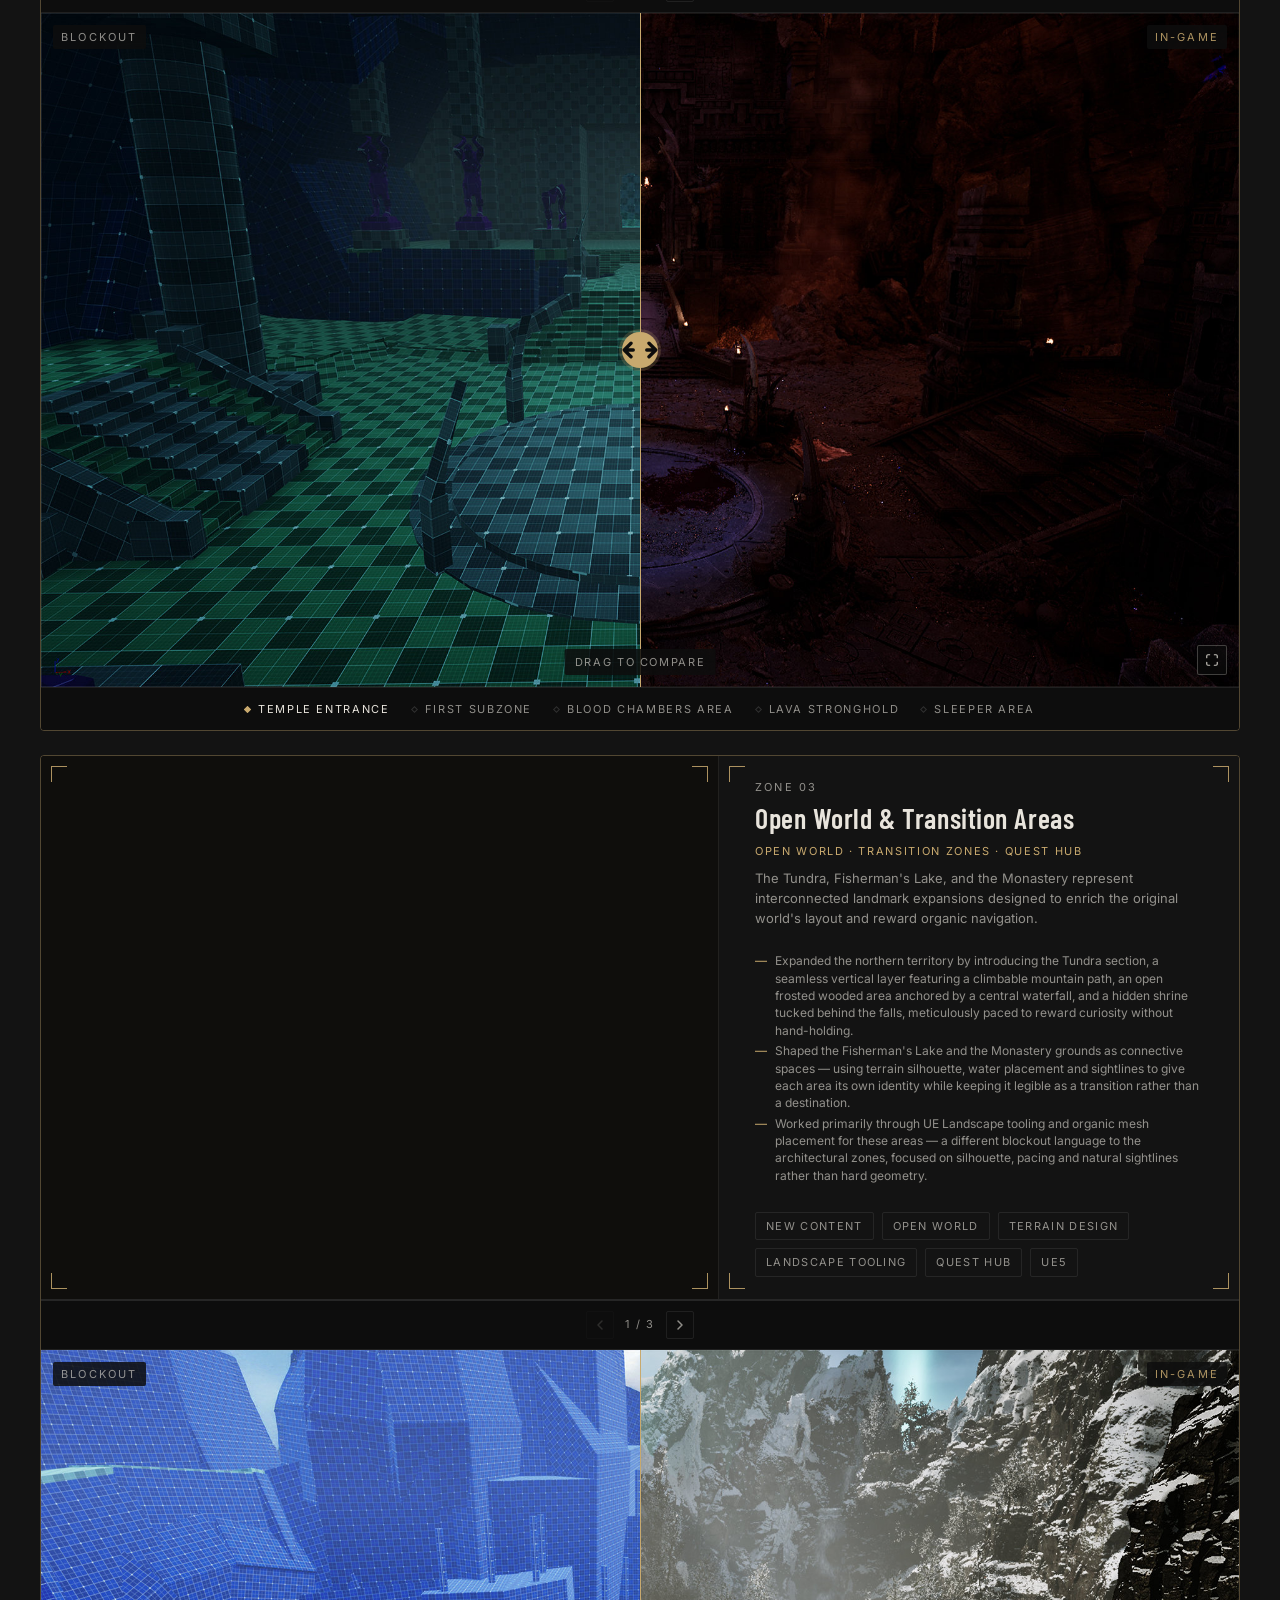
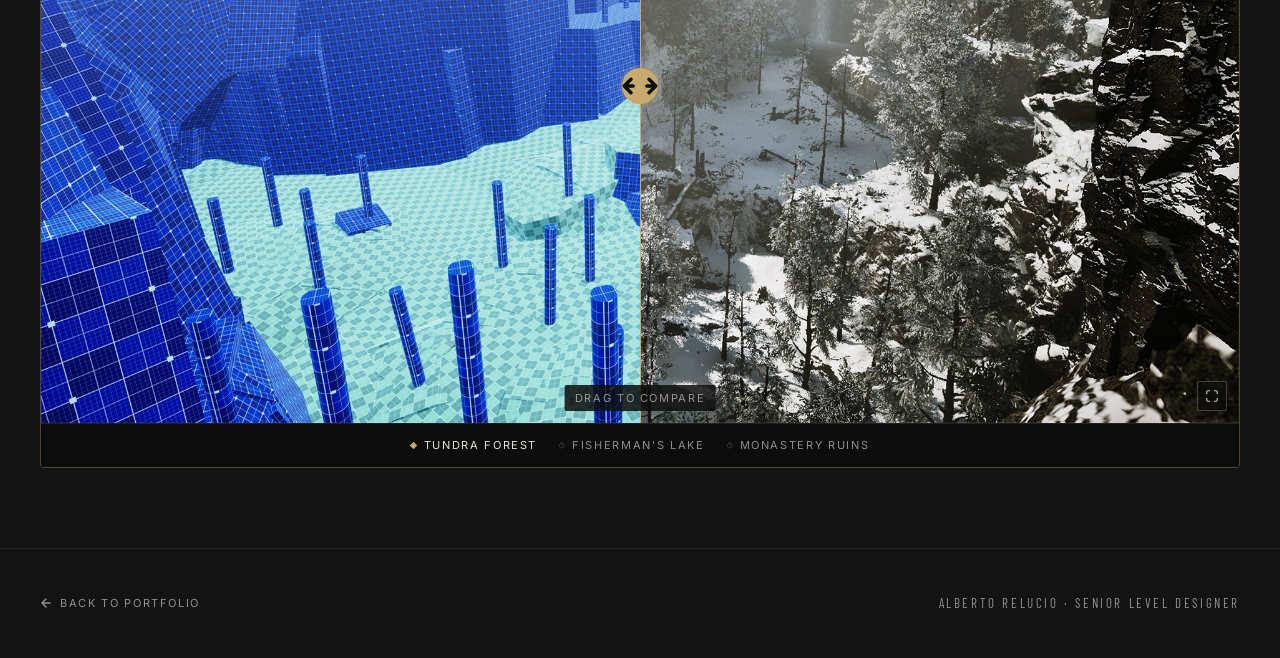
==== commit 090aa9d9: "Grow the rhythm and type on large screens without gaps Section spacing is now fluid above 1440px (80" ====
--- a/gothic.html
+++ b/gothic.html
@@ -11,7 +11,7 @@
   <link rel="preconnect" href="https://fonts.googleapis.com">
   <link rel="preconnect" href="https://fonts.gstatic.com" crossorigin>
   <link href="https://fonts.googleapis.com/css2?family=Barlow+Condensed:wght@400;600;700&family=Inter:wght@400;500&display=swap" rel="stylesheet">
-  <link rel="stylesheet" href="style.css?v=36">
+  <link rel="stylesheet" href="style.css?v=37">
 <!-- GoatCounter Analytics -->
 <script data-goatcounter="https://kolding45.goatcounter.com/count" async src="//gc.zgo.at/count.js"></script>
 <!-- End GoatCounter Analytics -->
@@ -191,7 +191,7 @@
        HOW TO ADD MORE ZONES:
        Duplicate the entire <!-- ZONE 0X --> <!-- comment block.
   ══════════════════════════════════════════════════════════════ --> 
-  <div class="section section--raised section--bordered">
+  <div class="section section--raised section--bordered section--pause">
     <h2 class="eyebrow">Level breakdown</h2>
     <p class="t-body mb-10 breakdown-intro">A selection of zones from across the Valley of Mines, chosen to show range across typologies — open world, interior, hub and dungeon. I worked on over 18 zones throughout the project; these highlight key design decisions and the blockout-to-final pipeline.</p>
 
@@ -996,9 +996,10 @@
         if (!wide.matches || !tops.length) return;
 
         const card = tops[0].getBoundingClientRect().width;
-        let width = card - 420;
+        const rem = parseFloat(getComputedStyle(document.documentElement).fontSize) / 16; // text column 420–720px, growing with the type past 1600px
+        let width = card - 420 * rem;
         tops.forEach(t => { t.style.alignItems = 'flex-start'; });   // measure natural text heights
-        for (let w = Math.ceil(card - 720); w <= card - 420; w += 2) {
+        for (let w = Math.ceil(card - 720 * rem); w <= card - 420 * rem; w += 2) {
           tops.forEach(t => t.style.setProperty('--header-img-w', w + 'px'));
           if (bodies.every(b => b.offsetHeight <= w * 9 / 16)) { width = w; break; }
         }
--- a/style.css
+++ b/style.css
@@ -36,6 +36,12 @@
   font-size: 16px;
   -webkit-text-size-adjust: 100%;
 }
+/* Above 1600px the root size grows with the window, 16 → 18px at 2560: every
+   rem-based size (all type) grows by up to 12.5%, hierarchy intact. Below
+   1600px nothing changes. Zone cards and the comparator cap scale with it. */
+@media (min-width: 1601px) {
+  html { font-size: clamp(16px, calc(16px + (100vw - 1600px) / 480), 18px); }
+}
 
 body {
   background-color: var(--color-bg);
@@ -178,7 +184,7 @@
   --page-max:     1440px;   /* shared content column on wide screens */
   --gutter:       max(var(--section-x), calc((100% - var(--page-max)) / 2)); /* side padding that centres that column */
   --measure:      60ch;     /* line length for 13px running text (≈ 55–75 characters in Inter) */
-  --compare-max:  max(1100px, min(1600px, calc(78vh * 16 / 9))); /* comparator: grows with the screen, never taller than the lightbox view */
+  --compare-max:  max(1100px, min(100rem, calc(78vh * 16 / 9))); /* comparator: grows with the screen, never taller than the lightbox view; 100rem = 1600px, up to 1800px as type grows past 1600px */
   --measure-note: 60ch;     /* line length for 12px notes (≈ 55–65 characters) */
   --nav-height:   52px;
 
@@ -726,6 +732,12 @@
 .section {
   padding: var(--section-y) var(--gutter);
 }
+/* Section rhythm opens up past 1440px (80 → 128px at 2560); the two main
+   chapters (Selected work, Level breakdown) get a longer pause before them. */
+@media (min-width: 1441px) {
+  :root { --section-y: clamp(80px, calc(80px + (100vw - 1440px) * 0.042857), 128px); }
+}
+.section--pause { padding-top: calc(var(--section-y) * 1.5); }
 
 .section--raised    { background: var(--color-bg-raised); }
 .section--bordered  { border-top: var(--hairline) solid var(--color-line); }
@@ -2178,8 +2190,8 @@
   }
   .card-level-body {
     flex: 1 1 0;
-    min-width: 420px;
-    max-width: 720px;
+    min-width: 26.25rem; /* 420px, grows with the type */
+    max-width: 45rem;    /* 720px */
   }
   .card-featured { grid-template-columns: var(--header-img-w, minmax(0, 1fr)) minmax(0, 1fr); }
   .card-image { aspect-ratio: 16 / 9; align-self: start; }
@@ -2207,10 +2219,14 @@
 }
 
 /* ── LEVEL BREAKDOWN: evidence first ──
-   Desktop: zone cards step 80px past the shared column when the window has
-   room, so the comparator can reach --compare-max (1600px). */
+   Desktop: zone cards step past the shared column when the window has room
+   (80px a side, more as the type grows), so the comparator can reach
+   --compare-max (1600px, up to 1800px). */
 @media (min-width: 1700px) and (hover: hover) and (pointer: fine) {
-  .card-level { margin-left: -80px; margin-right: -80px; }
+  /* 100rem wide (1600px, up to 1800px as type grows), centred on the column */
+  .card-level { margin-left: calc((var(--page-max) - 100rem) / 2); margin-right: calc((var(--page-max) - 100rem) / 2); }
+  /* The home card widens in step with the type (0 → 100px a side) so its text still fits beside the image */
+  .card-featured { margin-left: calc((1600px - 100rem) / 2); margin-right: calc((1600px - 100rem) / 2); }
 }
 
 /* Stacked cards (tablet, touch, narrow windows): the comparator follows the
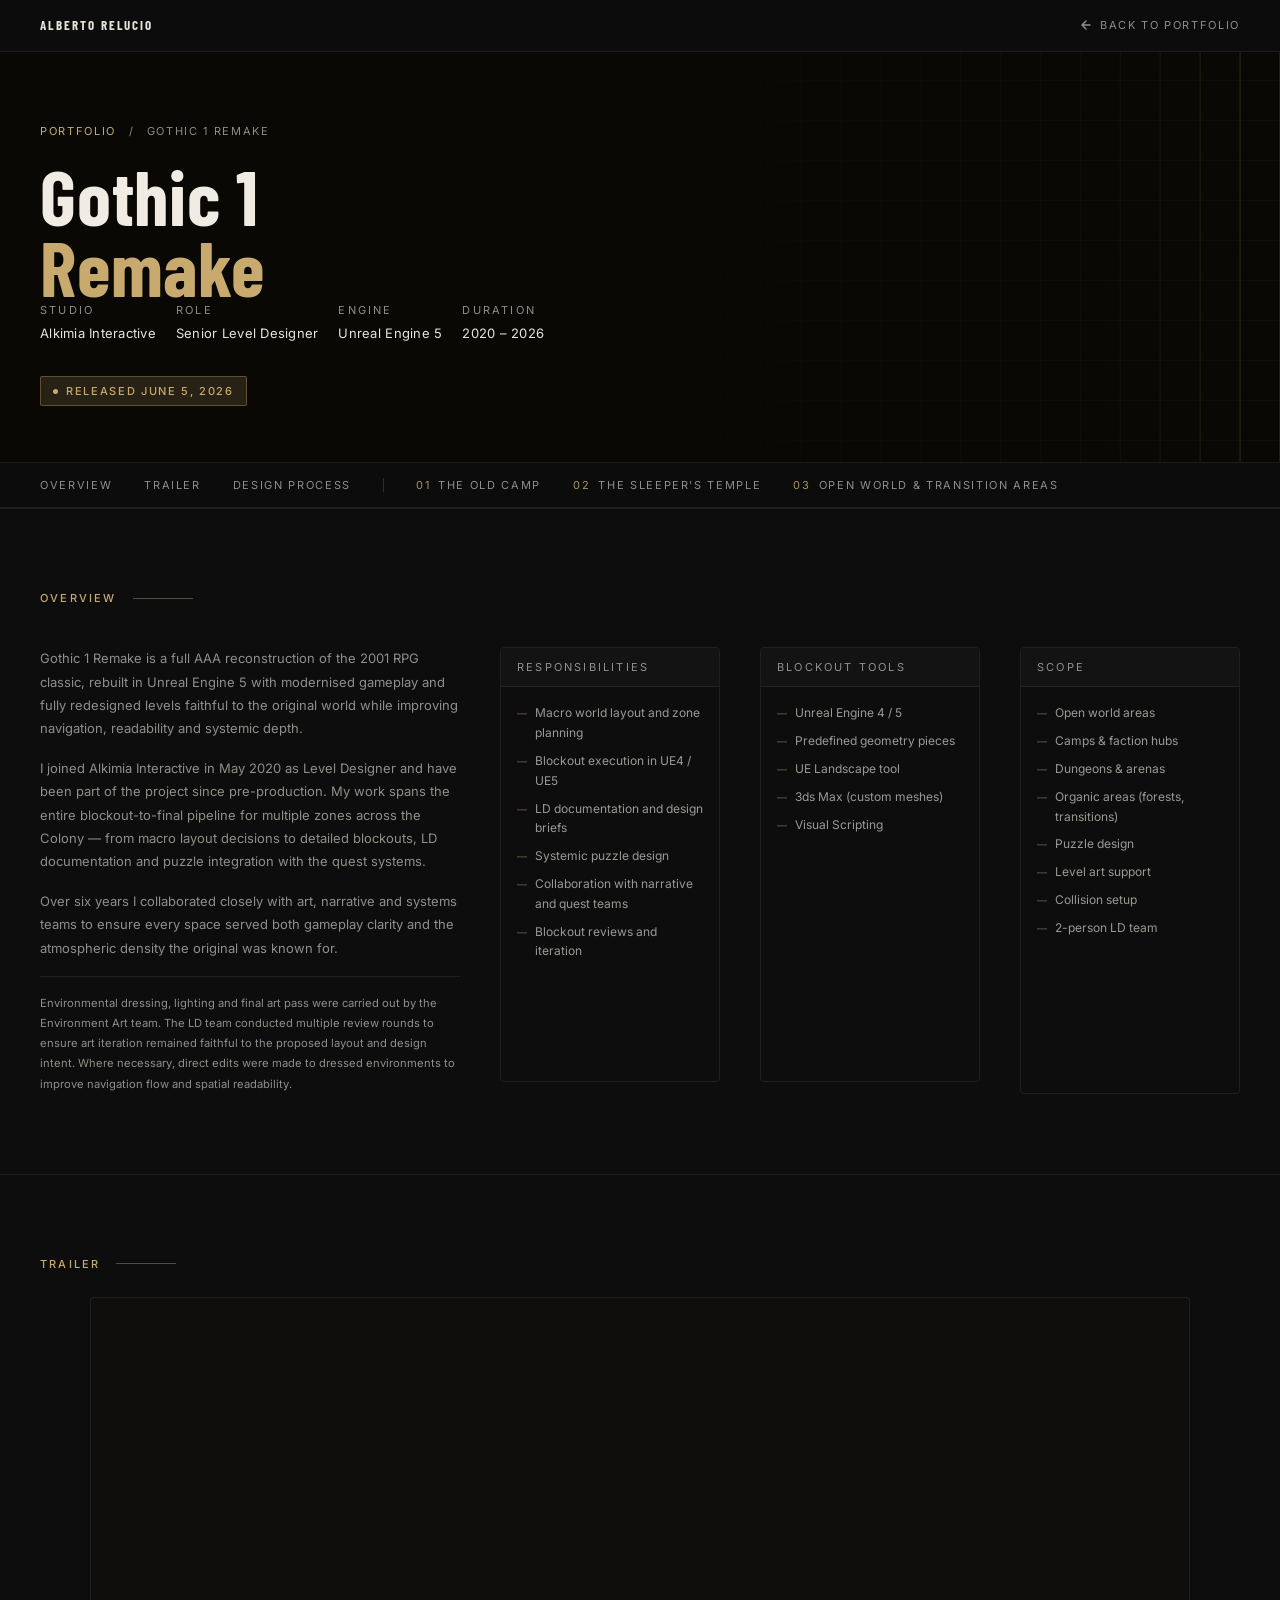
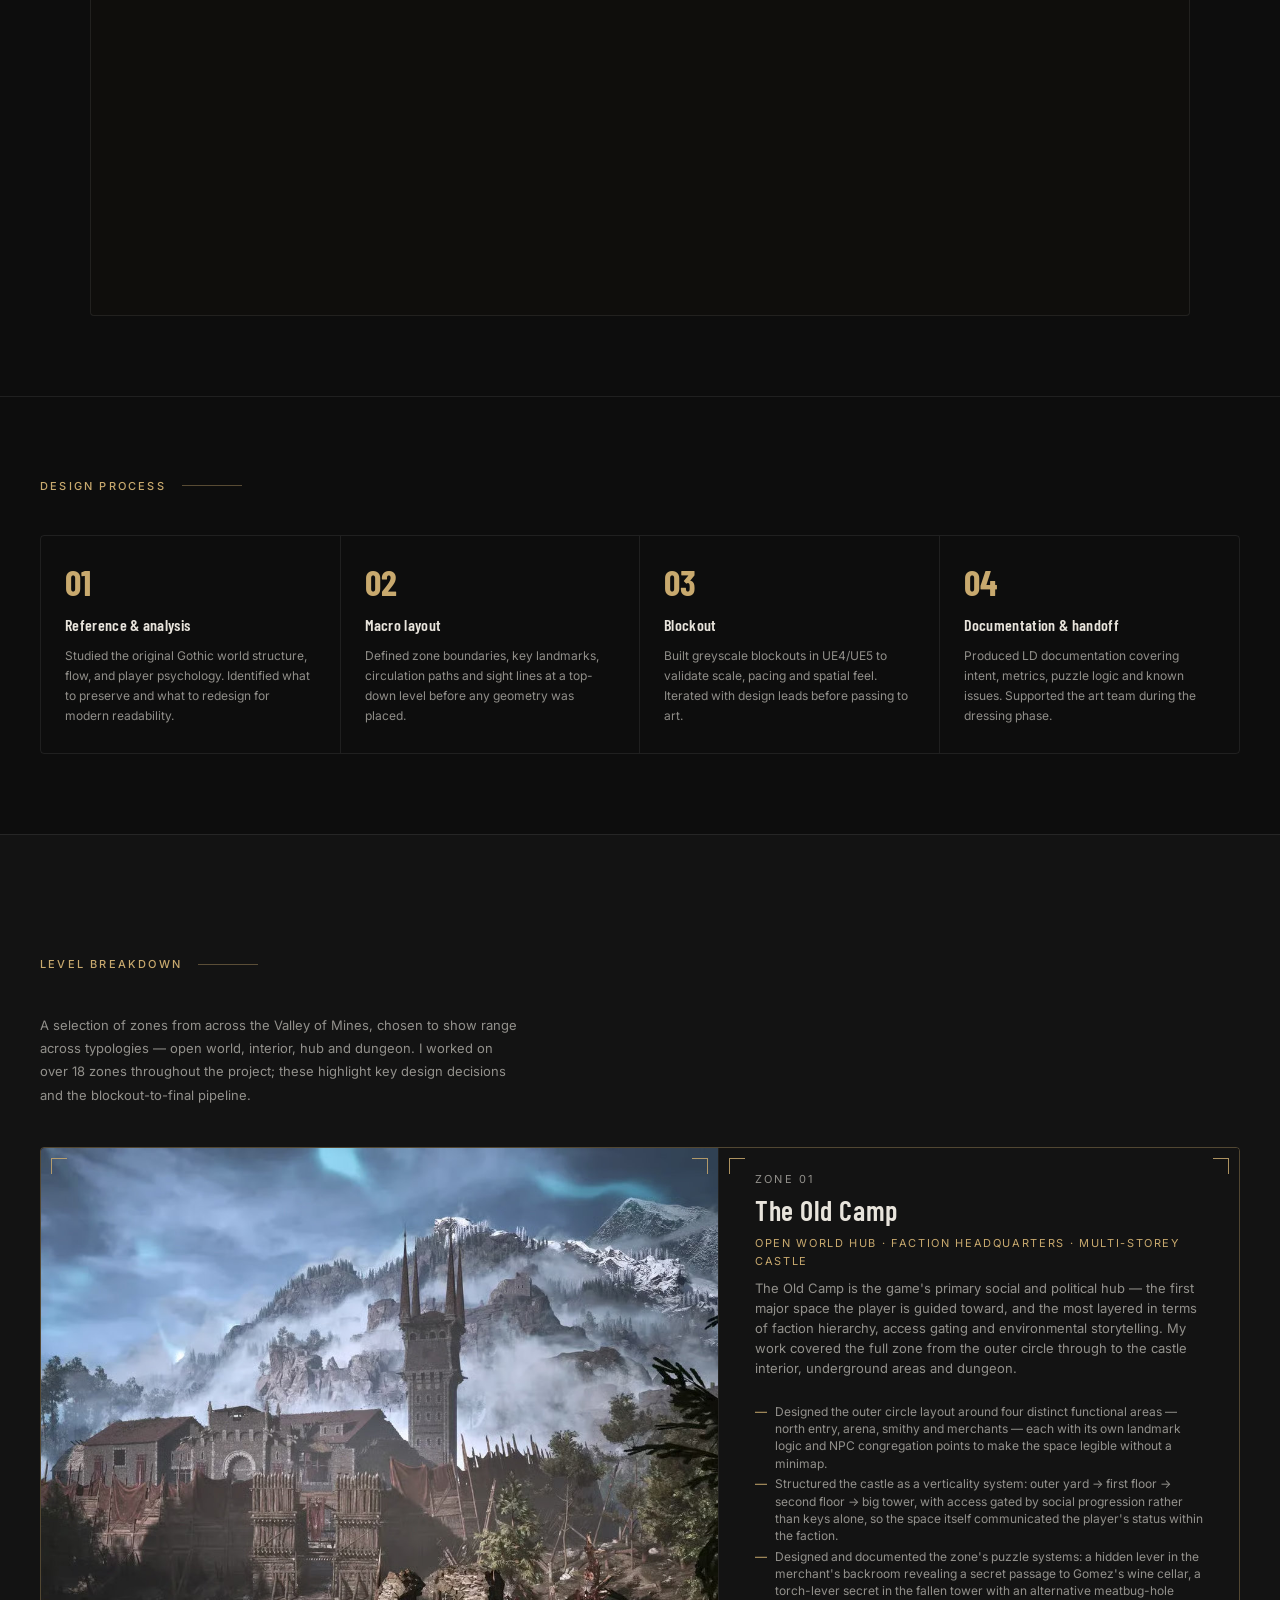
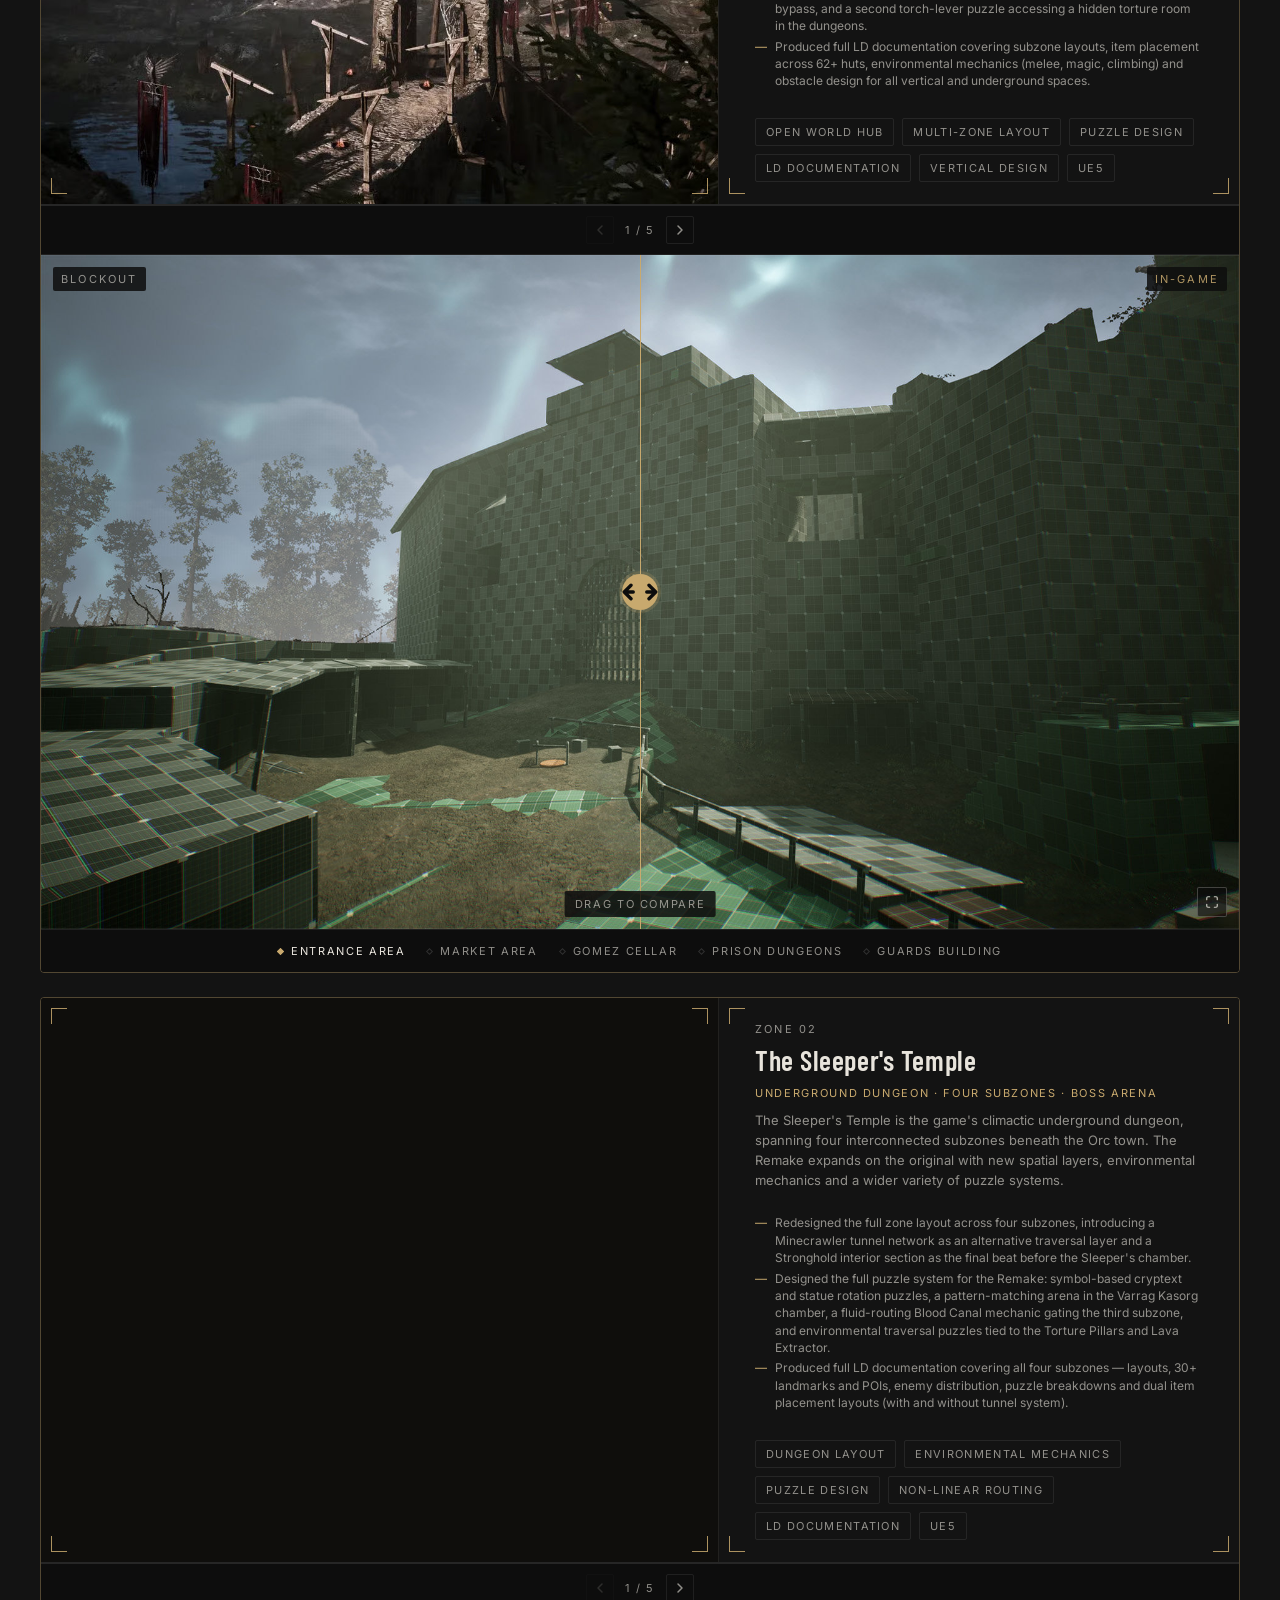
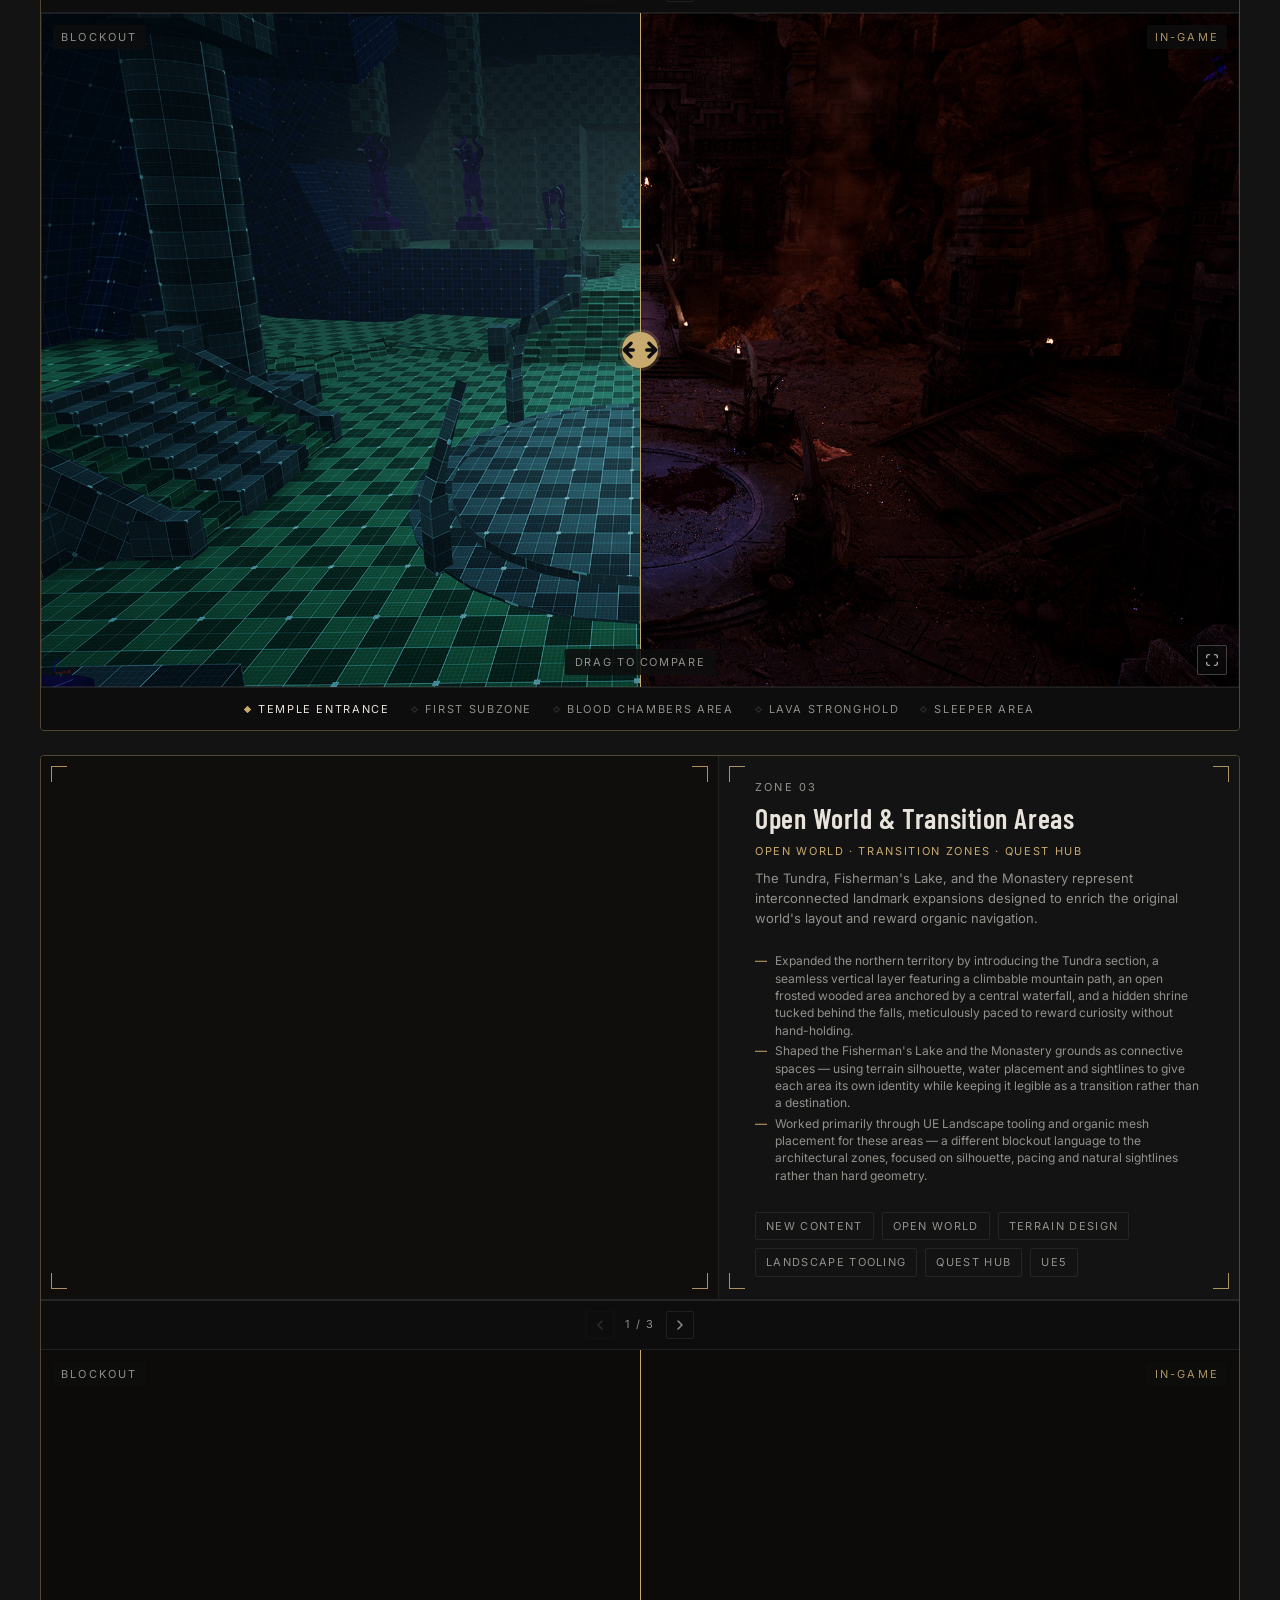
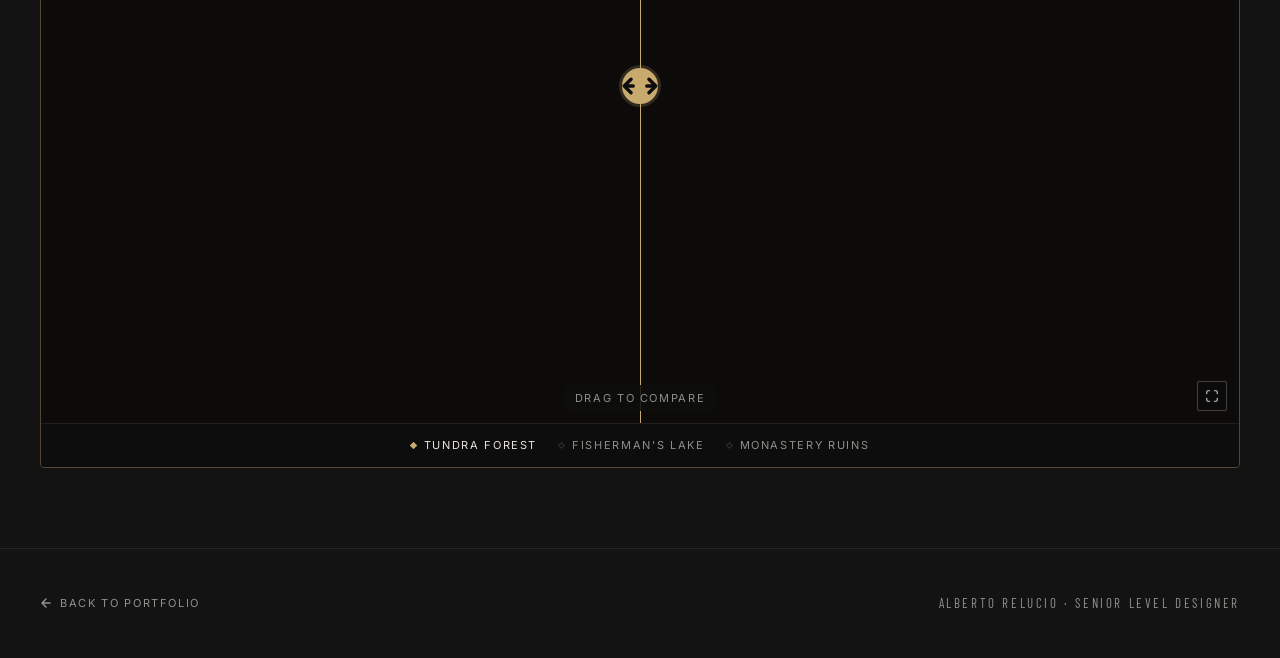
==== commit d3a0b6e0: "Keep the lightbox comparator 16:9 and uncropped in short windows The lightbox had a 1100px minimum w" ====
--- a/gothic.html
+++ b/gothic.html
@@ -11,7 +11,7 @@
   <link rel="preconnect" href="https://fonts.googleapis.com">
   <link rel="preconnect" href="https://fonts.gstatic.com" crossorigin>
   <link href="https://fonts.googleapis.com/css2?family=Barlow+Condensed:wght@400;600;700&family=Inter:wght@400;500&display=swap" rel="stylesheet">
-  <link rel="stylesheet" href="style.css?v=37">
+  <link rel="stylesheet" href="style.css?v=38">
 <!-- GoatCounter Analytics -->
 <script data-goatcounter="https://kolding45.goatcounter.com/count" async src="//gc.zgo.at/count.js"></script>
 <!-- End GoatCounter Analytics -->
@@ -870,6 +870,20 @@
       overlay.setAttribute('role', 'dialog');
       overlay.setAttribute('aria-modal', 'true');
 
+      /* The CSS sizes the comparator to the height left over by its nav and
+         caption bars; the caption can wrap onto more lines as the lightbox
+         narrows, so measure until the bars stop changing. */
+      function fitBars() {
+        if (!movedEl || !content.contains(movedEl)) return;
+        for (let i = 0; i < 3; i++) {
+          const bars = [movedEl.querySelector('.comparison-nav'), movedEl.querySelector('.cpair-caption')]
+            .reduce((sum, el) => sum + (el ? el.offsetHeight : 0), 0) + 'px';
+          if (content.style.getPropertyValue('--lb-bars') === bars) break;
+          content.style.setProperty('--lb-bars', bars);
+        }
+      }
+      window.addEventListener('resize', fitBars);
+
       function finishClose() {
         clearTimeout(timer);
         if (placeholder) { placeholder.replaceWith(movedEl); placeholder = null; }
@@ -912,6 +926,7 @@
           wrap.before(copy);          // same size and pixels: the page behind does not change
           placeholder = copy;
           content.appendChild(wrap);
+          fitBars();
           overlay.classList.add('show');
           phase = 'open';
         });
--- a/style.css
+++ b/style.css
@@ -1715,13 +1715,19 @@
   transition: opacity var(--lightbox-t) var(--ease-out), visibility 0s;
 }
 
-.lightbox-content { width: 100%; max-width: max(1100px, calc(78vh * 16 / 9)); }
+/* The comparator stays 16:9 and uncropped: the content is never wider than the
+   height left for the image allows (overlay padding 76px + nav and caption bars,
+   measured by the script as --lb-bars) times 16/9. */
+.lightbox-content {
+  width: 100%;
+  max-width: min(max(1100px, calc(78vh * 16 / 9)), calc((100vh - 76px - var(--lb-bars, 92px)) * 16 / 9));
+  max-width: min(max(1100px, calc(78vh * 16 / 9)), calc((100dvh - 76px - var(--lb-bars, 92px)) * 16 / 9));
+}
 /* Two steps: the dark backdrop covers the page first, then the comparator
    (moved in under that cover) fades in; closing runs the same steps backwards. */
 .lightbox-overlay .lightbox-content { opacity: 0; transition: opacity 150ms var(--ease-out); }
 .lightbox-overlay.show .lightbox-content { opacity: 1; }
 .lightbox-content .comparison-wrap { border-top: none; }
-.lightbox-content .comparison-wrap .comparison { max-height: 78vh; }
 
 .lightbox-close {
   position: fixed; top: 16px; right: 16px; z-index: 1000;
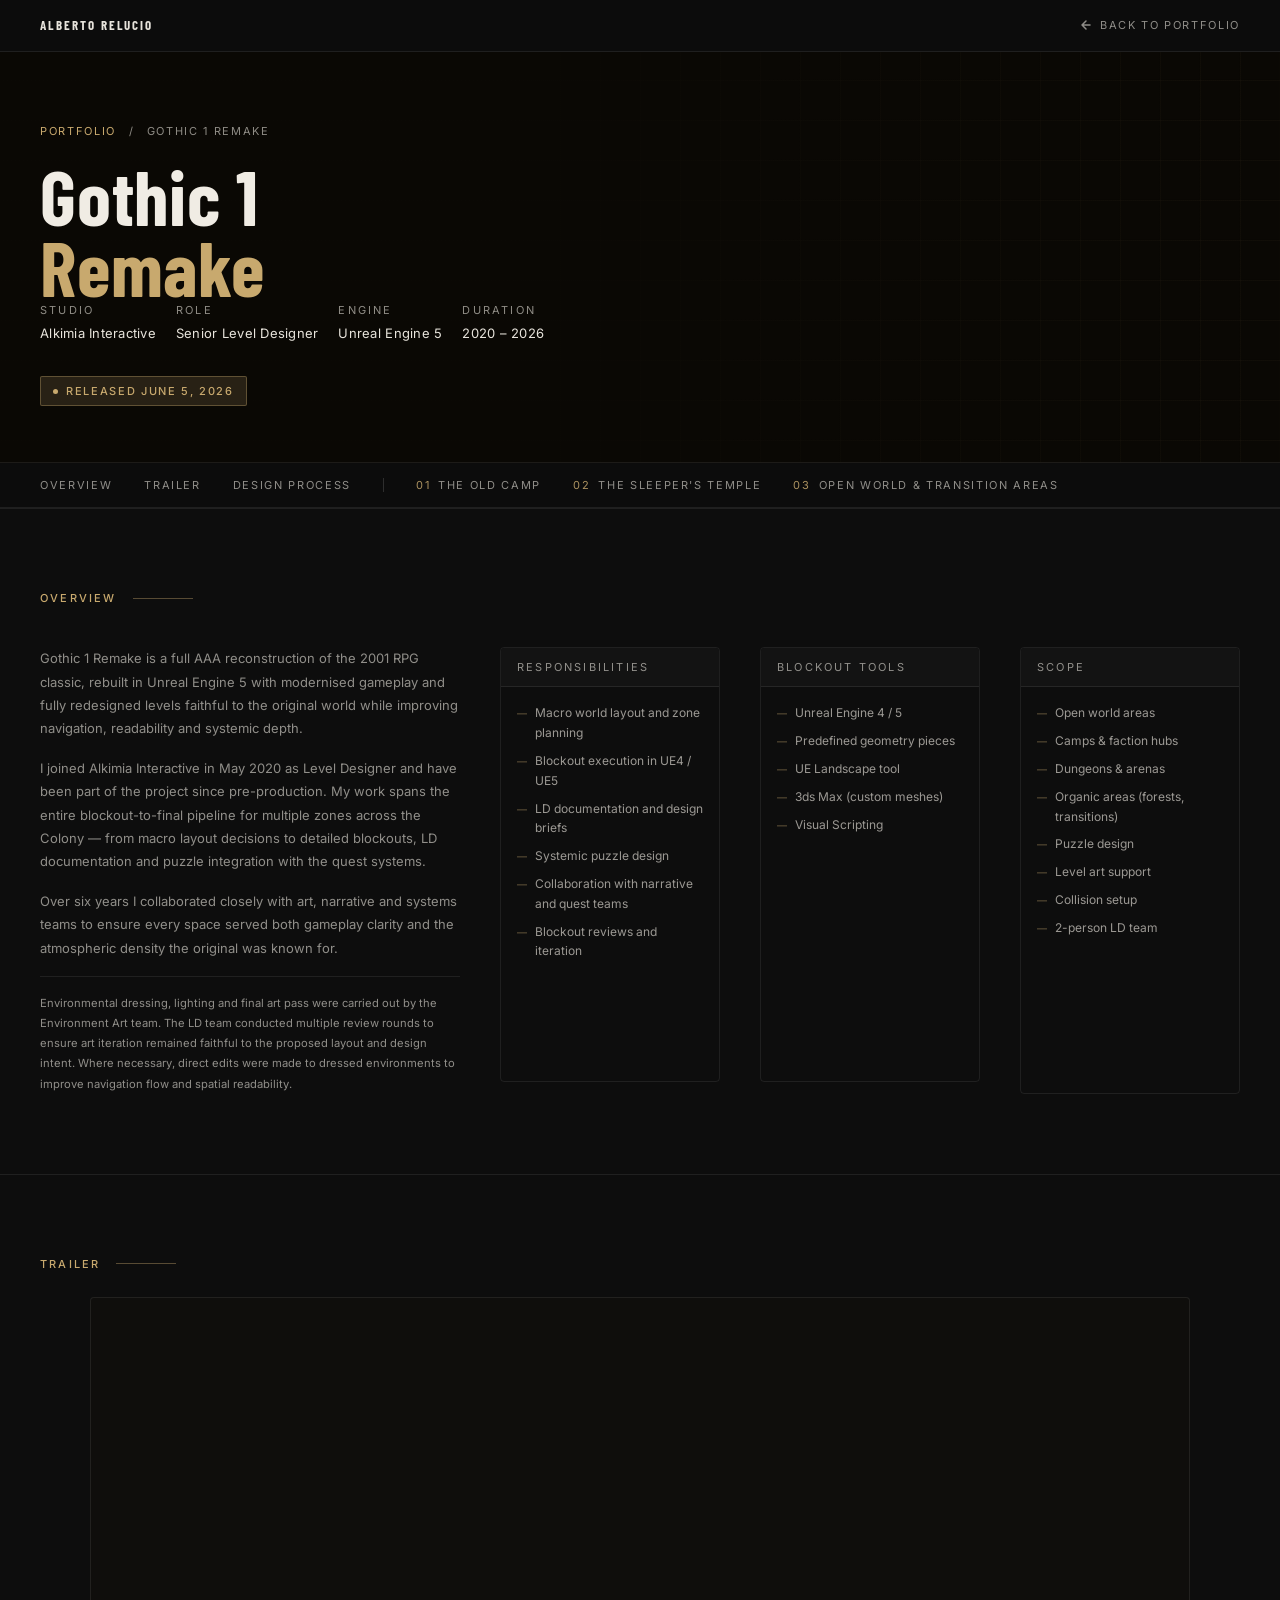
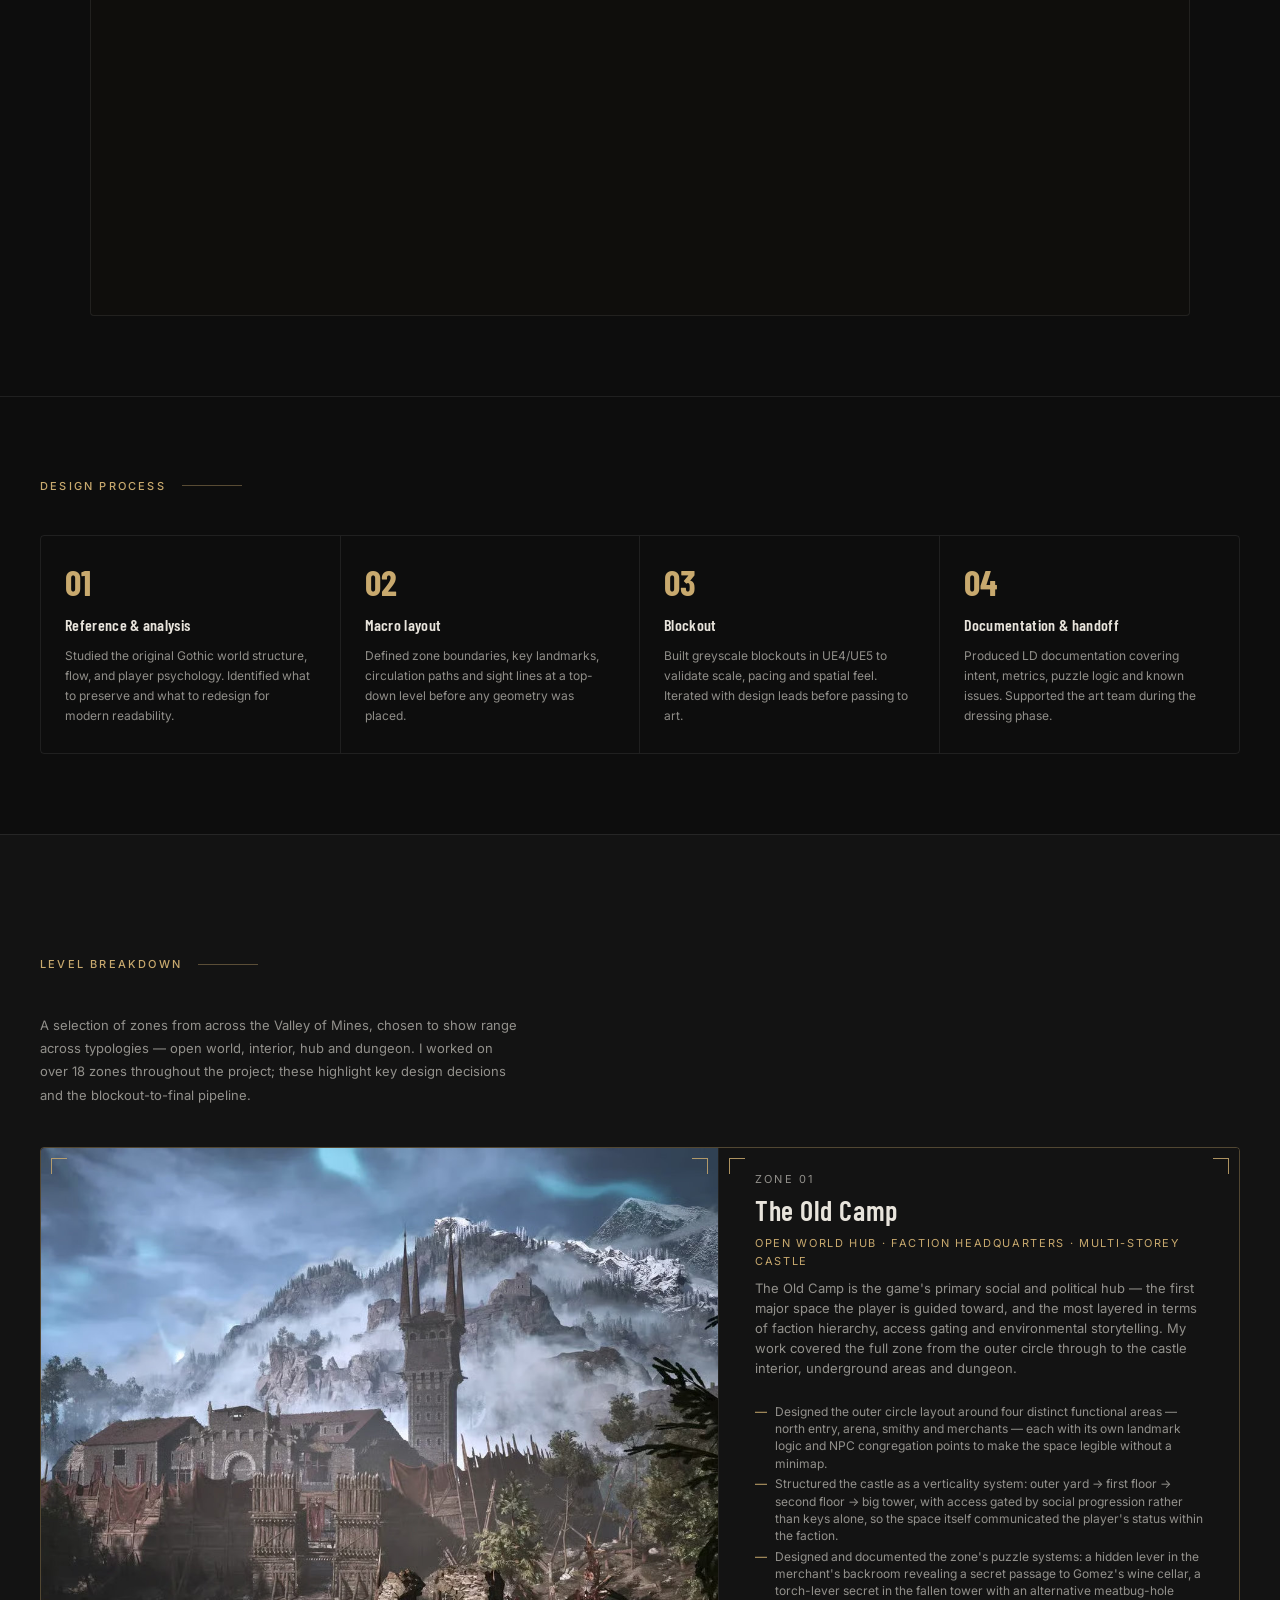
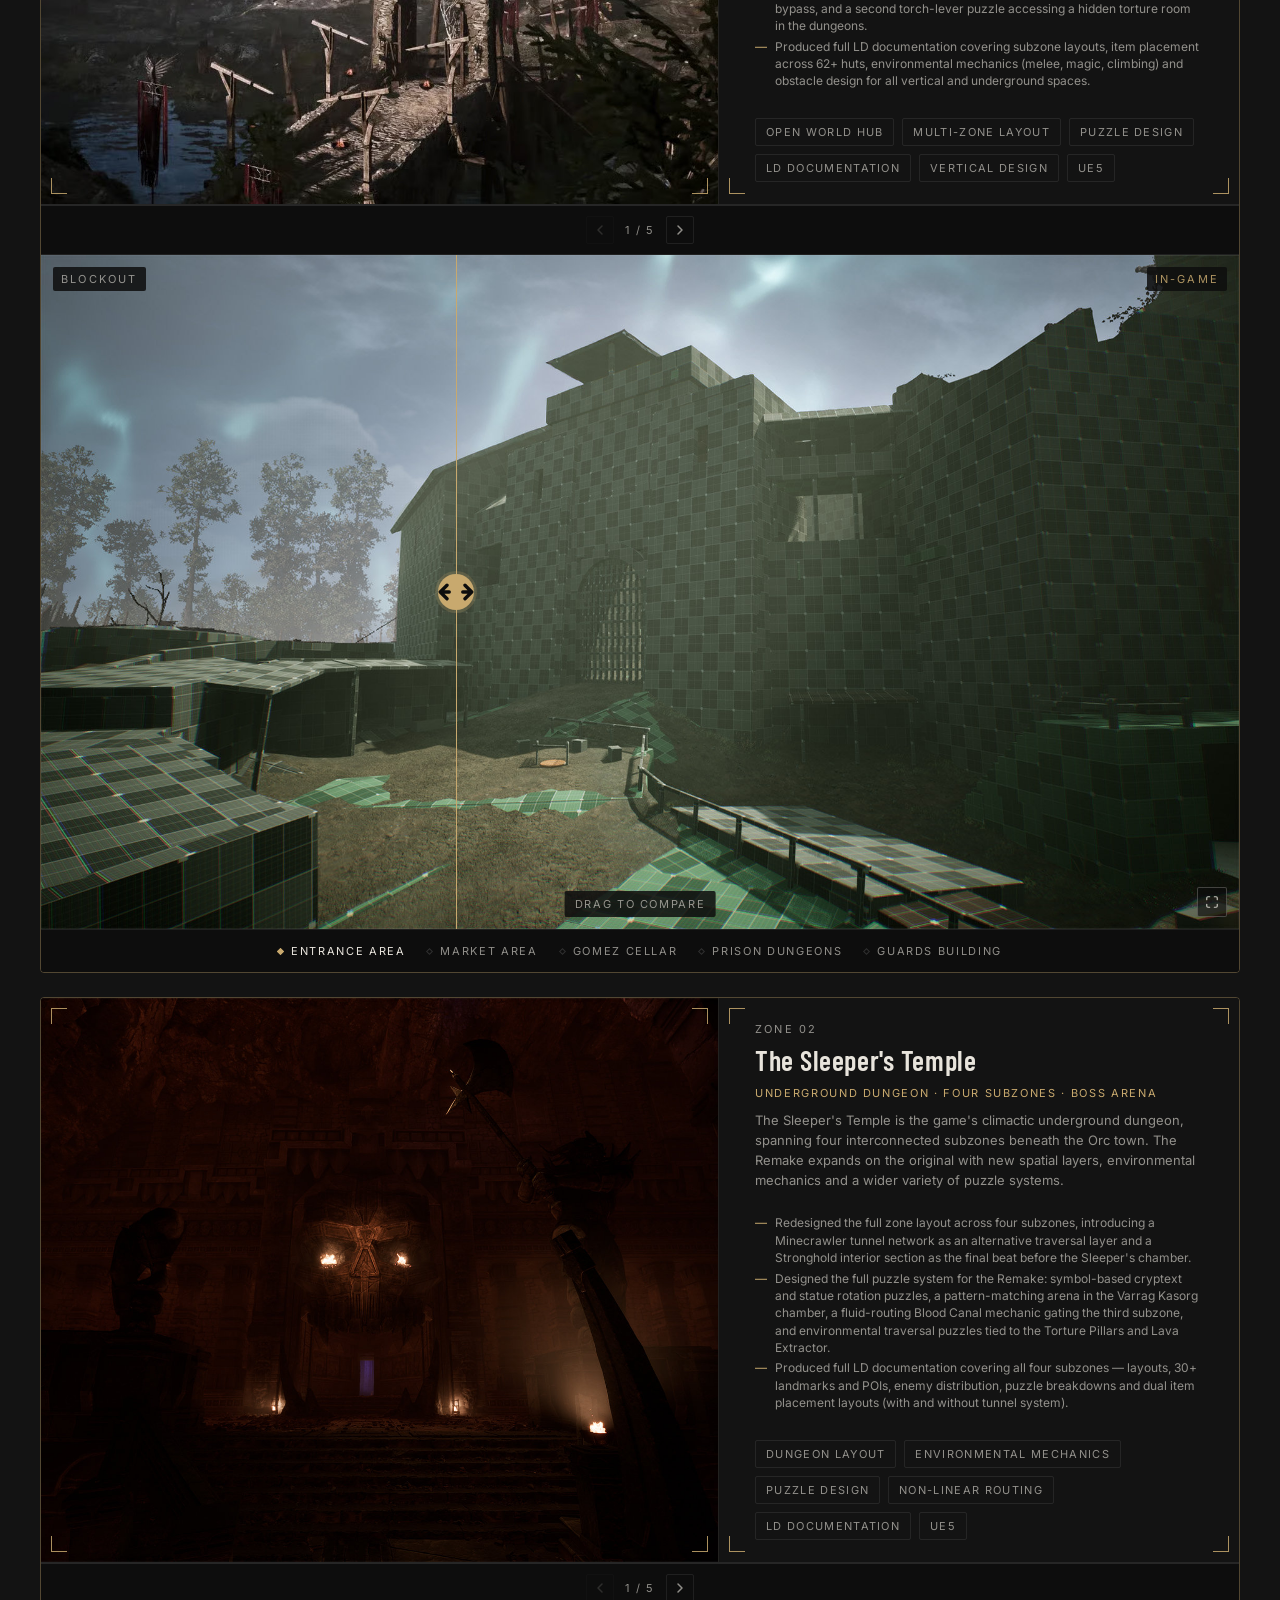
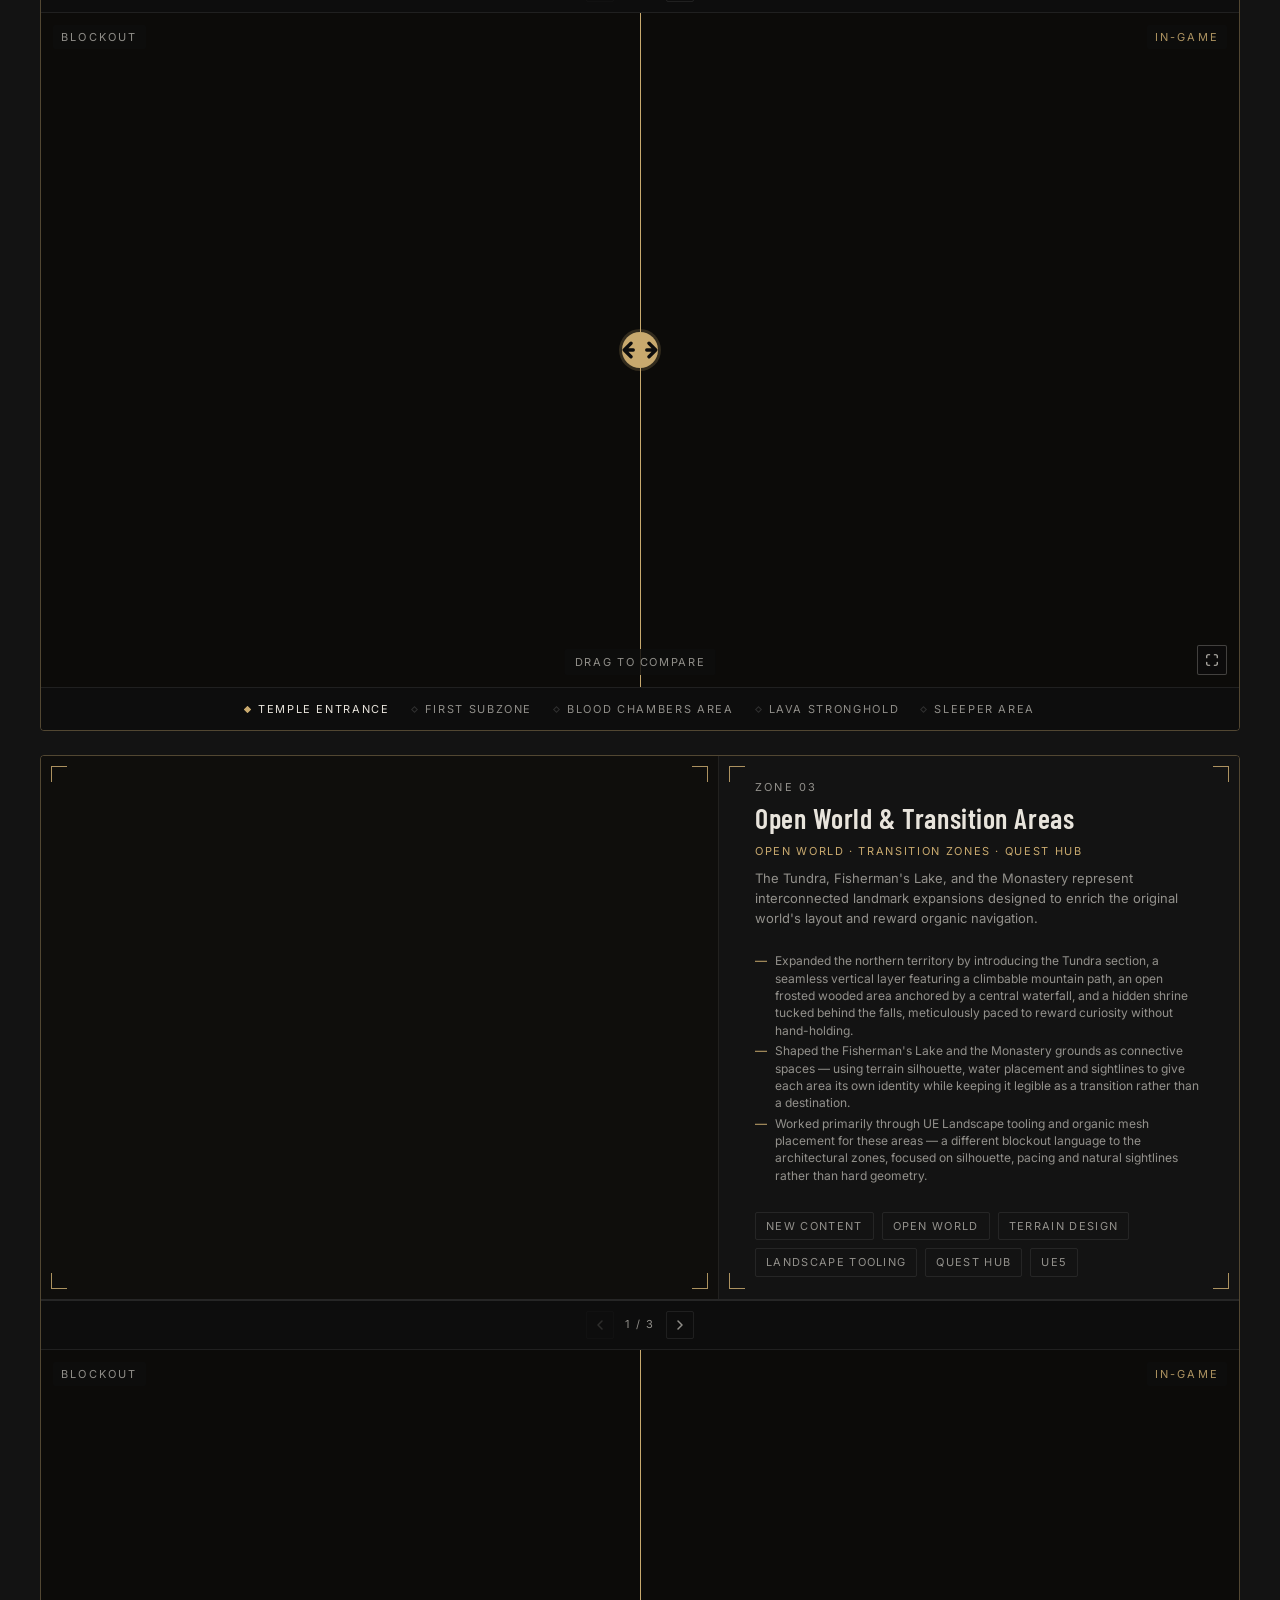
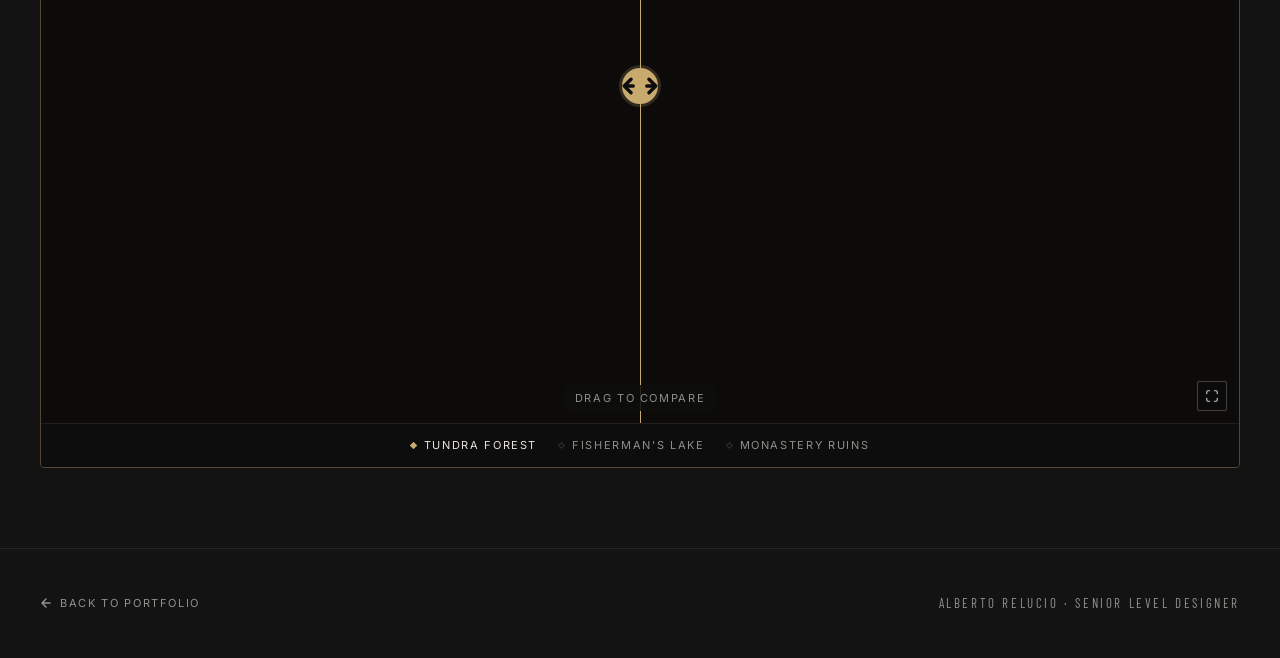
==== commit 18e76200: "Serve 1280px comparator images to phones and never crop them The 26 blockout / in-game images get a " ====
--- a/gothic.html
+++ b/gothic.html
@@ -11,7 +11,7 @@
   <link rel="preconnect" href="https://fonts.googleapis.com">
   <link rel="preconnect" href="https://fonts.gstatic.com" crossorigin>
   <link href="https://fonts.googleapis.com/css2?family=Barlow+Condensed:wght@400;600;700&family=Inter:wght@400;500&display=swap" rel="stylesheet">
-  <link rel="stylesheet" href="style.css?v=38">
+  <link rel="stylesheet" href="style.css?v=39">
 <!-- GoatCounter Analytics -->
 <script data-goatcounter="https://kolding45.goatcounter.com/count" async src="//gc.zgo.at/count.js"></script>
 <!-- End GoatCounter Analytics -->
@@ -273,46 +273,46 @@
           <!-- Pair 1 -->
           <div class="cpair  active" data-caption="Entrance area">
             <div class="comparison-before">
-              <img src="images/OldCamp_Blockout_01.jpg" alt="The Old Camp, Entrance area: blockout" width="1920" height="1080" loading="lazy" decoding="async">
-            </div>
-            <div class="comparison-after">
-              <img src="images/OldCamp_Dressing_01.jpg" alt="The Old Camp, Entrance area: in-game" width="1920" height="1080" loading="lazy" decoding="async">
+              <img src="images/OldCamp_Blockout_01.jpg" srcset="images/OldCamp_Blockout_01_1280.jpg 1280w, images/OldCamp_Blockout_01.jpg 1920w" sizes="(max-width: 768px) 100vw, 1920px" alt="The Old Camp, Entrance area: blockout" width="1920" height="1080" loading="lazy" decoding="async">
+            </div>
+            <div class="comparison-after">
+              <img src="images/OldCamp_Dressing_01.jpg" srcset="images/OldCamp_Dressing_01_1280.jpg 1280w, images/OldCamp_Dressing_01.jpg 1920w" sizes="(max-width: 768px) 100vw, 1920px" alt="The Old Camp, Entrance area: in-game" width="1920" height="1080" loading="lazy" decoding="async">
             </div>
           </div>
 
           <!-- Pair 2 — duplicate this block to add more views -->
           <div class="cpair" data-caption="Market Area">
             <div class="comparison-before">
-              <img src="images/OldCamp_Blockout_02.jpg" alt="The Old Camp, Market Area: blockout" width="1920" height="1080" loading="lazy" decoding="async">
-            </div>
-            <div class="comparison-after">
-              <img src="images/OldCamp_Dressing_02.jpg" alt="The Old Camp, Market Area: in-game" width="1920" height="1080" loading="lazy" decoding="async">
+              <img src="images/OldCamp_Blockout_02.jpg" srcset="images/OldCamp_Blockout_02_1280.jpg 1280w, images/OldCamp_Blockout_02.jpg 1920w" sizes="(max-width: 768px) 100vw, 1920px" alt="The Old Camp, Market Area: blockout" width="1920" height="1080" loading="lazy" decoding="async">
+            </div>
+            <div class="comparison-after">
+              <img src="images/OldCamp_Dressing_02.jpg" srcset="images/OldCamp_Dressing_02_1280.jpg 1280w, images/OldCamp_Dressing_02.jpg 1920w" sizes="(max-width: 768px) 100vw, 1920px" alt="The Old Camp, Market Area: in-game" width="1920" height="1080" loading="lazy" decoding="async">
             </div>
           </div>
 
           <!-- Pair 3 -->
           <div class="cpair" data-caption="Gomez Cellar">
             <div class="comparison-before">
-              <img src="images/OldCamp_Blockout_03.jpg" alt="The Old Camp, Gomez Cellar: blockout" width="1920" height="1080" loading="lazy" decoding="async">
-            </div>
-            <div class="comparison-after">
-              <img src="images/OldCamp_Dressing_03.jpg" alt="The Old Camp, Gomez Cellar: in-game" width="1920" height="1080" loading="lazy" decoding="async">
+              <img src="images/OldCamp_Blockout_03.jpg" srcset="images/OldCamp_Blockout_03_1280.jpg 1280w, images/OldCamp_Blockout_03.jpg 1920w" sizes="(max-width: 768px) 100vw, 1920px" alt="The Old Camp, Gomez Cellar: blockout" width="1920" height="1080" loading="lazy" decoding="async">
+            </div>
+            <div class="comparison-after">
+              <img src="images/OldCamp_Dressing_03.jpg" srcset="images/OldCamp_Dressing_03_1280.jpg 1280w, images/OldCamp_Dressing_03.jpg 1920w" sizes="(max-width: 768px) 100vw, 1920px" alt="The Old Camp, Gomez Cellar: in-game" width="1920" height="1080" loading="lazy" decoding="async">
             </div>
           </div>
           <div class="cpair" data-caption="Prison Dungeons">
             <div class="comparison-before">
-              <img src="images/OldCamp_Blockout_04.jpg" alt="The Old Camp, Prison Dungeons: blockout" width="1920" height="1080" loading="lazy" decoding="async">
-            </div>
-            <div class="comparison-after">
-              <img src="images/OldCamp_Dressing_04.jpg" alt="The Old Camp, Prison Dungeons: in-game" width="1920" height="1080" loading="lazy" decoding="async">
+              <img src="images/OldCamp_Blockout_04.jpg" srcset="images/OldCamp_Blockout_04_1280.jpg 1280w, images/OldCamp_Blockout_04.jpg 1920w" sizes="(max-width: 768px) 100vw, 1920px" alt="The Old Camp, Prison Dungeons: blockout" width="1920" height="1080" loading="lazy" decoding="async">
+            </div>
+            <div class="comparison-after">
+              <img src="images/OldCamp_Dressing_04.jpg" srcset="images/OldCamp_Dressing_04_1280.jpg 1280w, images/OldCamp_Dressing_04.jpg 1920w" sizes="(max-width: 768px) 100vw, 1920px" alt="The Old Camp, Prison Dungeons: in-game" width="1920" height="1080" loading="lazy" decoding="async">
             </div>
           </div>
           <div class="cpair" data-caption="Guards Building">
             <div class="comparison-before">
-              <img src="images/OldCamp_Blockout_05.jpg" alt="The Old Camp, Guards Building: blockout" width="1920" height="1080" loading="lazy" decoding="async">
-            </div>
-            <div class="comparison-after">
-              <img src="images/OldCamp_Dressing_05.jpg" alt="The Old Camp, Guards Building: in-game" width="1920" height="1080" loading="lazy" decoding="async">
+              <img src="images/OldCamp_Blockout_05.jpg" srcset="images/OldCamp_Blockout_05_1280.jpg 1280w, images/OldCamp_Blockout_05.jpg 1920w" sizes="(max-width: 768px) 100vw, 1920px" alt="The Old Camp, Guards Building: blockout" width="1920" height="1080" loading="lazy" decoding="async">
+            </div>
+            <div class="comparison-after">
+              <img src="images/OldCamp_Dressing_05.jpg" srcset="images/OldCamp_Dressing_05_1280.jpg 1280w, images/OldCamp_Dressing_05.jpg 1920w" sizes="(max-width: 768px) 100vw, 1920px" alt="The Old Camp, Guards Building: in-game" width="1920" height="1080" loading="lazy" decoding="async">
             </div>
           </div>
 
@@ -399,42 +399,42 @@
           </button>
           <div class="cpair  active" data-caption="Temple Entrance">
             <div class="comparison-before">
-              <img src="images/SleeperTemple_Blockout_01.jpg" alt="The Sleeper's Temple, Temple Entrance: blockout" width="1920" height="1080" loading="lazy" decoding="async">
-            </div>
-            <div class="comparison-after">
-              <img src="images/SleeperTemple_Dressing_01.jpg" alt="The Sleeper's Temple, Temple Entrance: in-game" width="1920" height="1080" loading="lazy" decoding="async">
+              <img src="images/SleeperTemple_Blockout_01.jpg" srcset="images/SleeperTemple_Blockout_01_1280.jpg 1280w, images/SleeperTemple_Blockout_01.jpg 1920w" sizes="(max-width: 768px) 100vw, 1920px" alt="The Sleeper's Temple, Temple Entrance: blockout" width="1920" height="1080" loading="lazy" decoding="async">
+            </div>
+            <div class="comparison-after">
+              <img src="images/SleeperTemple_Dressing_01.jpg" srcset="images/SleeperTemple_Dressing_01_1280.jpg 1280w, images/SleeperTemple_Dressing_01.jpg 1920w" sizes="(max-width: 768px) 100vw, 1920px" alt="The Sleeper's Temple, Temple Entrance: in-game" width="1920" height="1080" loading="lazy" decoding="async">
             </div>
           </div>
           <div class="cpair" data-caption="First Subzone">
             <div class="comparison-before">
-              <img src="images/SleeperTemple_Blockout_02.jpg" alt="The Sleeper's Temple, First Subzone: blockout" width="1920" height="1080" loading="lazy" decoding="async">
-            </div>
-            <div class="comparison-after">
-              <img src="images/SleeperTemple_Dressing_02.jpg" alt="The Sleeper's Temple, First Subzone: in-game" width="1920" height="1080" loading="lazy" decoding="async">
+              <img src="images/SleeperTemple_Blockout_02.jpg" srcset="images/SleeperTemple_Blockout_02_1280.jpg 1280w, images/SleeperTemple_Blockout_02.jpg 1920w" sizes="(max-width: 768px) 100vw, 1920px" alt="The Sleeper's Temple, First Subzone: blockout" width="1920" height="1080" loading="lazy" decoding="async">
+            </div>
+            <div class="comparison-after">
+              <img src="images/SleeperTemple_Dressing_02.jpg" srcset="images/SleeperTemple_Dressing_02_1280.jpg 1280w, images/SleeperTemple_Dressing_02.jpg 1920w" sizes="(max-width: 768px) 100vw, 1920px" alt="The Sleeper's Temple, First Subzone: in-game" width="1920" height="1080" loading="lazy" decoding="async">
             </div>
           </div>
           <div class="cpair" data-caption="Blood Chambers Area">
             <div class="comparison-before">
-              <img src="images/SleeperTemple_Blockout_03.jpg" alt="The Sleeper's Temple, Blood Chambers Area: blockout" width="1920" height="1080" loading="lazy" decoding="async">
-            </div>
-            <div class="comparison-after">
-              <img src="images/SleeperTemple_Dressing_03.jpg" alt="The Sleeper's Temple, Blood Chambers Area: in-game" width="1920" height="1080" loading="lazy" decoding="async">
+              <img src="images/SleeperTemple_Blockout_03.jpg" srcset="images/SleeperTemple_Blockout_03_1280.jpg 1280w, images/SleeperTemple_Blockout_03.jpg 1920w" sizes="(max-width: 768px) 100vw, 1920px" alt="The Sleeper's Temple, Blood Chambers Area: blockout" width="1920" height="1080" loading="lazy" decoding="async">
+            </div>
+            <div class="comparison-after">
+              <img src="images/SleeperTemple_Dressing_03.jpg" srcset="images/SleeperTemple_Dressing_03_1280.jpg 1280w, images/SleeperTemple_Dressing_03.jpg 1920w" sizes="(max-width: 768px) 100vw, 1920px" alt="The Sleeper's Temple, Blood Chambers Area: in-game" width="1920" height="1080" loading="lazy" decoding="async">
             </div>
           </div>
           <div class="cpair" data-caption="Lava Stronghold">
             <div class="comparison-before">
-              <img src="images/SleeperTemple_Blockout_04.jpg" alt="The Sleeper's Temple, Lava Stronghold: blockout" width="1920" height="1080" loading="lazy" decoding="async">
-            </div>
-            <div class="comparison-after">
-              <img src="images/SleeperTemple_Dressing_04.jpg" alt="The Sleeper's Temple, Lava Stronghold: in-game" width="1920" height="1080" loading="lazy" decoding="async">
+              <img src="images/SleeperTemple_Blockout_04.jpg" srcset="images/SleeperTemple_Blockout_04_1280.jpg 1280w, images/SleeperTemple_Blockout_04.jpg 1920w" sizes="(max-width: 768px) 100vw, 1920px" alt="The Sleeper's Temple, Lava Stronghold: blockout" width="1920" height="1080" loading="lazy" decoding="async">
+            </div>
+            <div class="comparison-after">
+              <img src="images/SleeperTemple_Dressing_04.jpg" srcset="images/SleeperTemple_Dressing_04_1280.jpg 1280w, images/SleeperTemple_Dressing_04.jpg 1920w" sizes="(max-width: 768px) 100vw, 1920px" alt="The Sleeper's Temple, Lava Stronghold: in-game" width="1920" height="1080" loading="lazy" decoding="async">
             </div>
           </div>
           <div class="cpair" data-caption="Sleeper Area">
             <div class="comparison-before">
-              <img src="images/SleeperTemple_Blockout_05.jpg" alt="The Sleeper's Temple, Sleeper Area: blockout" width="1920" height="1080" loading="lazy" decoding="async">
-            </div>
-            <div class="comparison-after">
-              <img src="images/SleeperTemple_Dressing_05.jpg" alt="The Sleeper's Temple, Sleeper Area: in-game" width="1920" height="1080" loading="lazy" decoding="async">
+              <img src="images/SleeperTemple_Blockout_05.jpg" srcset="images/SleeperTemple_Blockout_05_1280.jpg 1280w, images/SleeperTemple_Blockout_05.jpg 1920w" sizes="(max-width: 768px) 100vw, 1920px" alt="The Sleeper's Temple, Sleeper Area: blockout" width="1920" height="1080" loading="lazy" decoding="async">
+            </div>
+            <div class="comparison-after">
+              <img src="images/SleeperTemple_Dressing_05.jpg" srcset="images/SleeperTemple_Dressing_05_1280.jpg 1280w, images/SleeperTemple_Dressing_05.jpg 1920w" sizes="(max-width: 768px) 100vw, 1920px" alt="The Sleeper's Temple, Sleeper Area: in-game" width="1920" height="1080" loading="lazy" decoding="async">
             </div>
           </div>
 
@@ -521,26 +521,26 @@
           </button>
           <div class="cpair  active" data-caption="Tundra Forest">
             <div class="comparison-before">
-              <img src="images/Tundra_Blockout_01.jpg" alt="Open World &amp; Transition Areas, Tundra Forest: blockout" width="1920" height="1080" loading="lazy" decoding="async">
-            </div>
-            <div class="comparison-after">
-              <img src="images/Tundra_Dressing_01.jpg" alt="Open World &amp; Transition Areas, Tundra Forest: in-game" width="1920" height="1080" loading="lazy" decoding="async">
+              <img src="images/Tundra_Blockout_01.jpg" srcset="images/Tundra_Blockout_01_1280.jpg 1280w, images/Tundra_Blockout_01.jpg 1920w" sizes="(max-width: 768px) 100vw, 1920px" alt="Open World &amp; Transition Areas, Tundra Forest: blockout" width="1920" height="1080" loading="lazy" decoding="async">
+            </div>
+            <div class="comparison-after">
+              <img src="images/Tundra_Dressing_01.jpg" srcset="images/Tundra_Dressing_01_1280.jpg 1280w, images/Tundra_Dressing_01.jpg 1920w" sizes="(max-width: 768px) 100vw, 1920px" alt="Open World &amp; Transition Areas, Tundra Forest: in-game" width="1920" height="1080" loading="lazy" decoding="async">
             </div>
           </div>
           <div class="cpair" data-caption="Fisherman's Lake">
             <div class="comparison-before">
-              <img src="images/FishermanLake_Blockout_01.jpg" alt="Open World &amp; Transition Areas, Fisherman's Lake: blockout" width="1920" height="1080" loading="lazy" decoding="async">
-            </div>
-            <div class="comparison-after">
-              <img src="images/FishermanLake_Dressing_01.jpg" alt="Open World &amp; Transition Areas, Fisherman's Lake: in-game" width="1920" height="1080" loading="lazy" decoding="async">
+              <img src="images/FishermanLake_Blockout_01.jpg" srcset="images/FishermanLake_Blockout_01_1280.jpg 1280w, images/FishermanLake_Blockout_01.jpg 1920w" sizes="(max-width: 768px) 100vw, 1920px" alt="Open World &amp; Transition Areas, Fisherman's Lake: blockout" width="1920" height="1080" loading="lazy" decoding="async">
+            </div>
+            <div class="comparison-after">
+              <img src="images/FishermanLake_Dressing_01.jpg" srcset="images/FishermanLake_Dressing_01_1280.jpg 1280w, images/FishermanLake_Dressing_01.jpg 1920w" sizes="(max-width: 768px) 100vw, 1920px" alt="Open World &amp; Transition Areas, Fisherman's Lake: in-game" width="1920" height="1080" loading="lazy" decoding="async">
             </div>
           </div>
           <div class="cpair" data-caption="Monastery Ruins">
             <div class="comparison-before">
-              <img src="images/Monastery_Blockout_01.jpg" alt="Open World &amp; Transition Areas, Monastery Ruins: blockout" width="1920" height="1080" loading="lazy" decoding="async">
-            </div>
-            <div class="comparison-after">
-              <img src="images/Monastery_Dressing_01.jpg" alt="Open World &amp; Transition Areas, Monastery Ruins: in-game" width="1920" height="1080" loading="lazy" decoding="async">
+              <img src="images/Monastery_Blockout_01.jpg" srcset="images/Monastery_Blockout_01_1280.jpg 1280w, images/Monastery_Blockout_01.jpg 1920w" sizes="(max-width: 768px) 100vw, 1920px" alt="Open World &amp; Transition Areas, Monastery Ruins: blockout" width="1920" height="1080" loading="lazy" decoding="async">
+            </div>
+            <div class="comparison-after">
+              <img src="images/Monastery_Dressing_01.jpg" srcset="images/Monastery_Dressing_01_1280.jpg 1280w, images/Monastery_Dressing_01.jpg 1920w" sizes="(max-width: 768px) 100vw, 1920px" alt="Open World &amp; Transition Areas, Monastery Ruins: in-game" width="1920" height="1080" loading="lazy" decoding="async">
             </div>
           </div>
 
--- a/style.css
+++ b/style.css
@@ -1663,7 +1663,7 @@
 .cpair.leaving { display: block; z-index: 0; }
 .cpair.entering { opacity: 0; }
 .comparison-before, .comparison-after { position: absolute; inset: 0; width: 100%; height: 100%; }
-.comparison-before img, .comparison-after img { position: absolute; inset: 0; width: 100%; height: 100%; object-fit: cover; display: block; }
+.comparison-before img, .comparison-after img { position: absolute; inset: 0; width: 100%; height: 100%; object-fit: contain; display: block; } /* contain: evidence is never cropped, even if the frame rounds off 16:9 */
 
 .comparison-after { clip-path: inset(0 0 0 50%); } /* in-game shows right of the divider, blockout left */
 .comparison-divider { position: absolute; top: 0; bottom: 0; left: 50%; width: 1px; background: var(--color-accent); z-index: 10; pointer-events: none; }
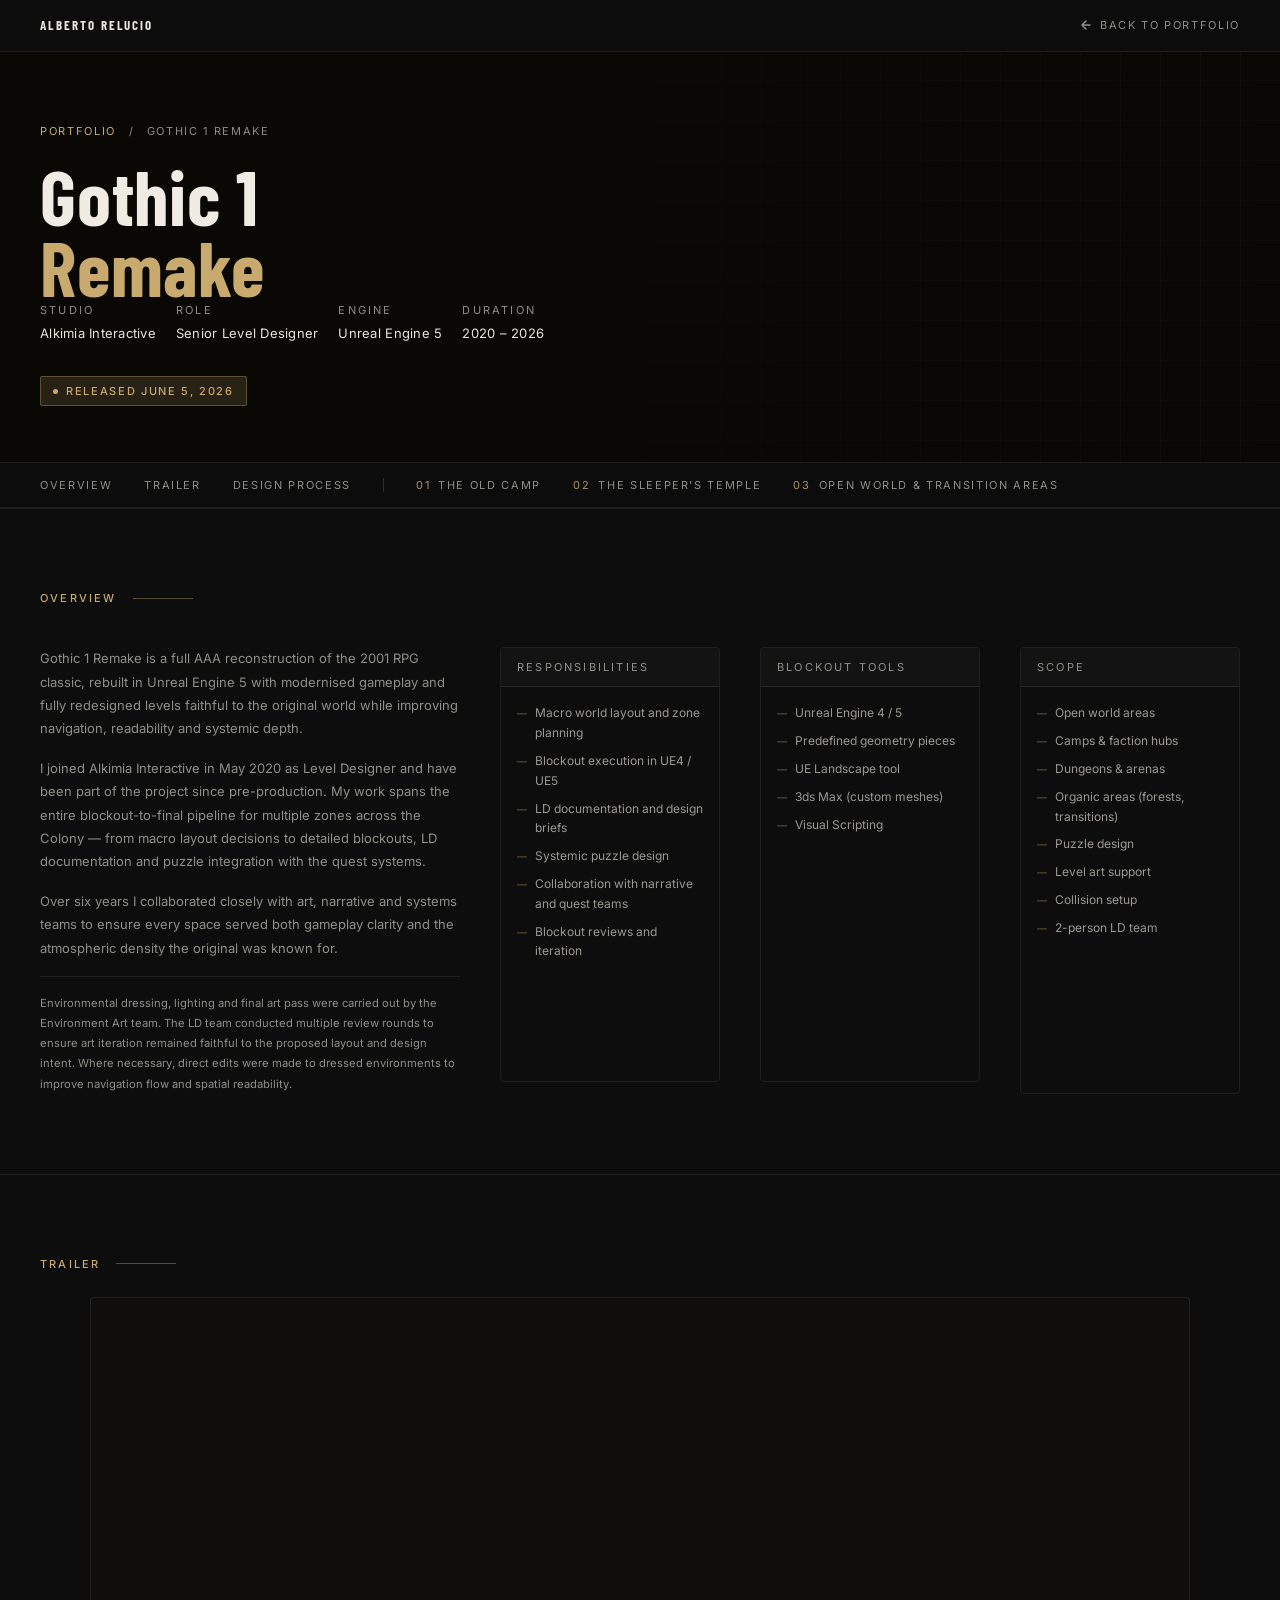
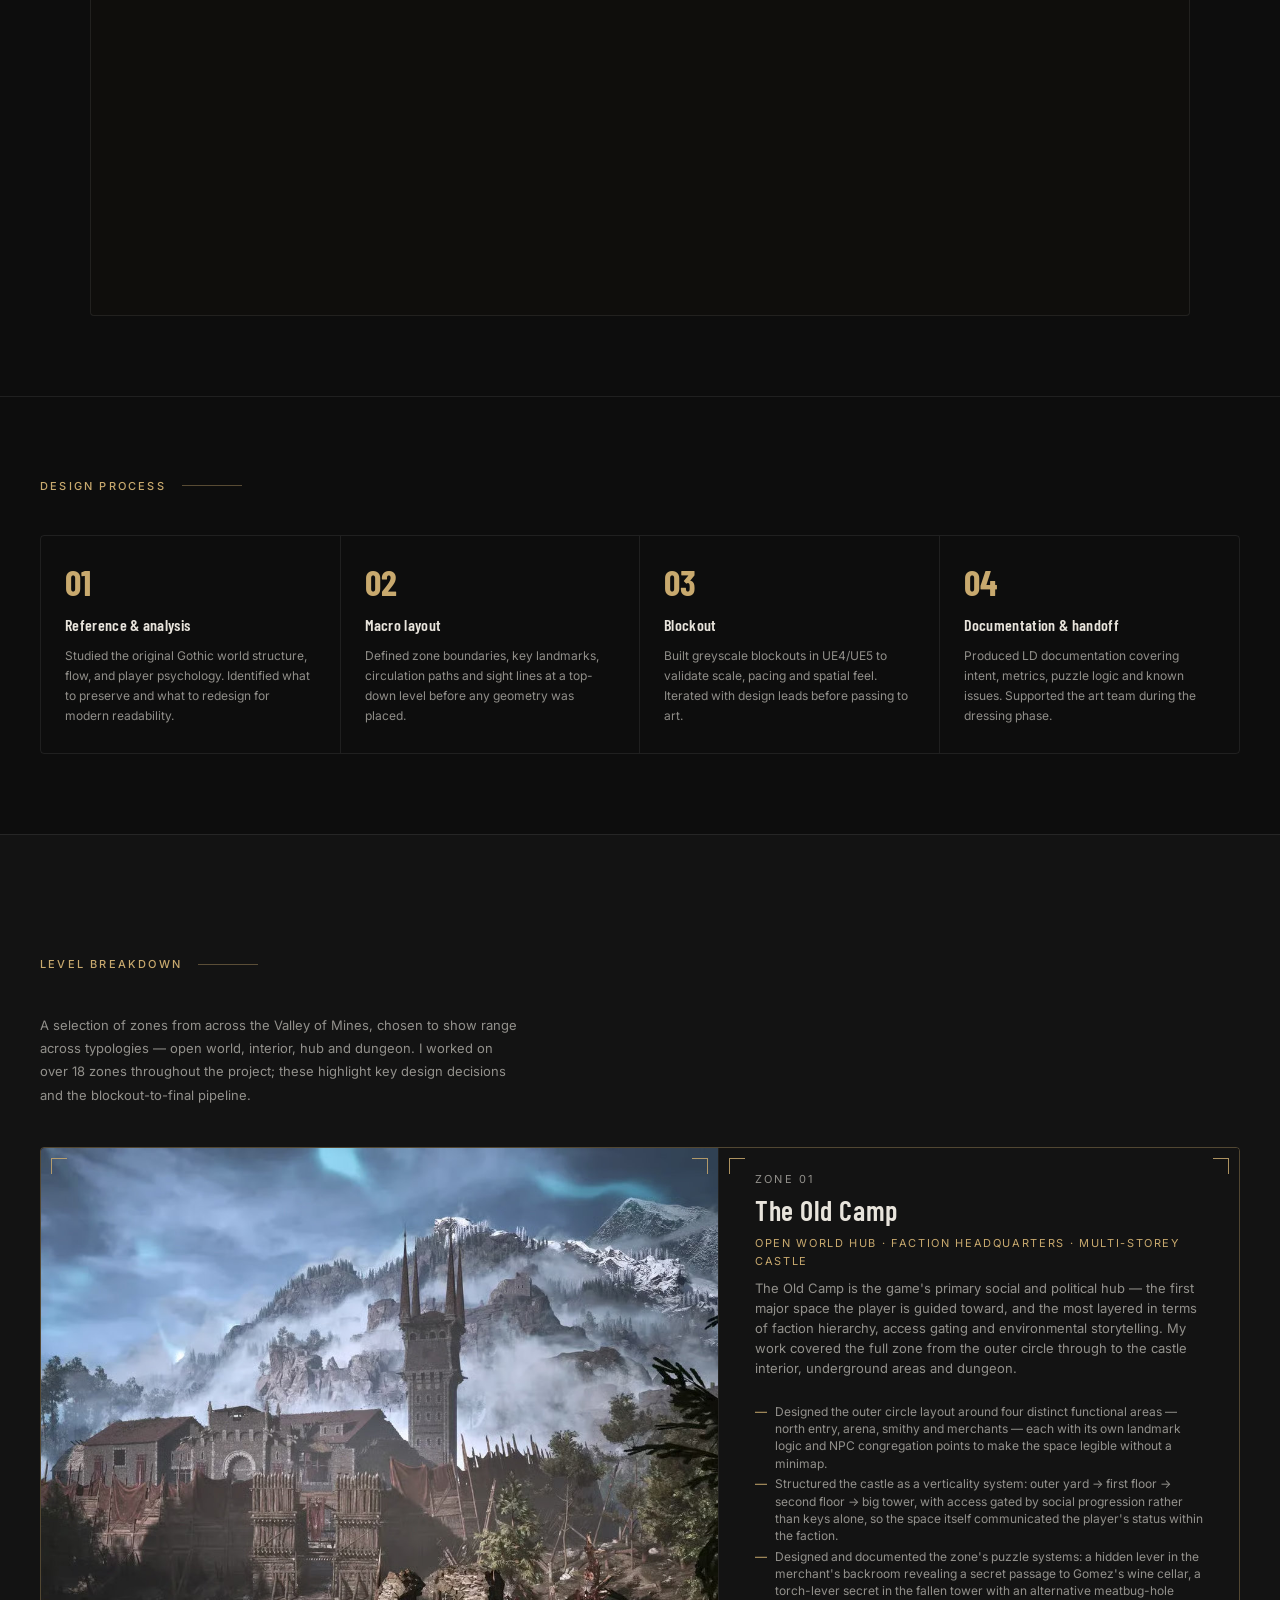
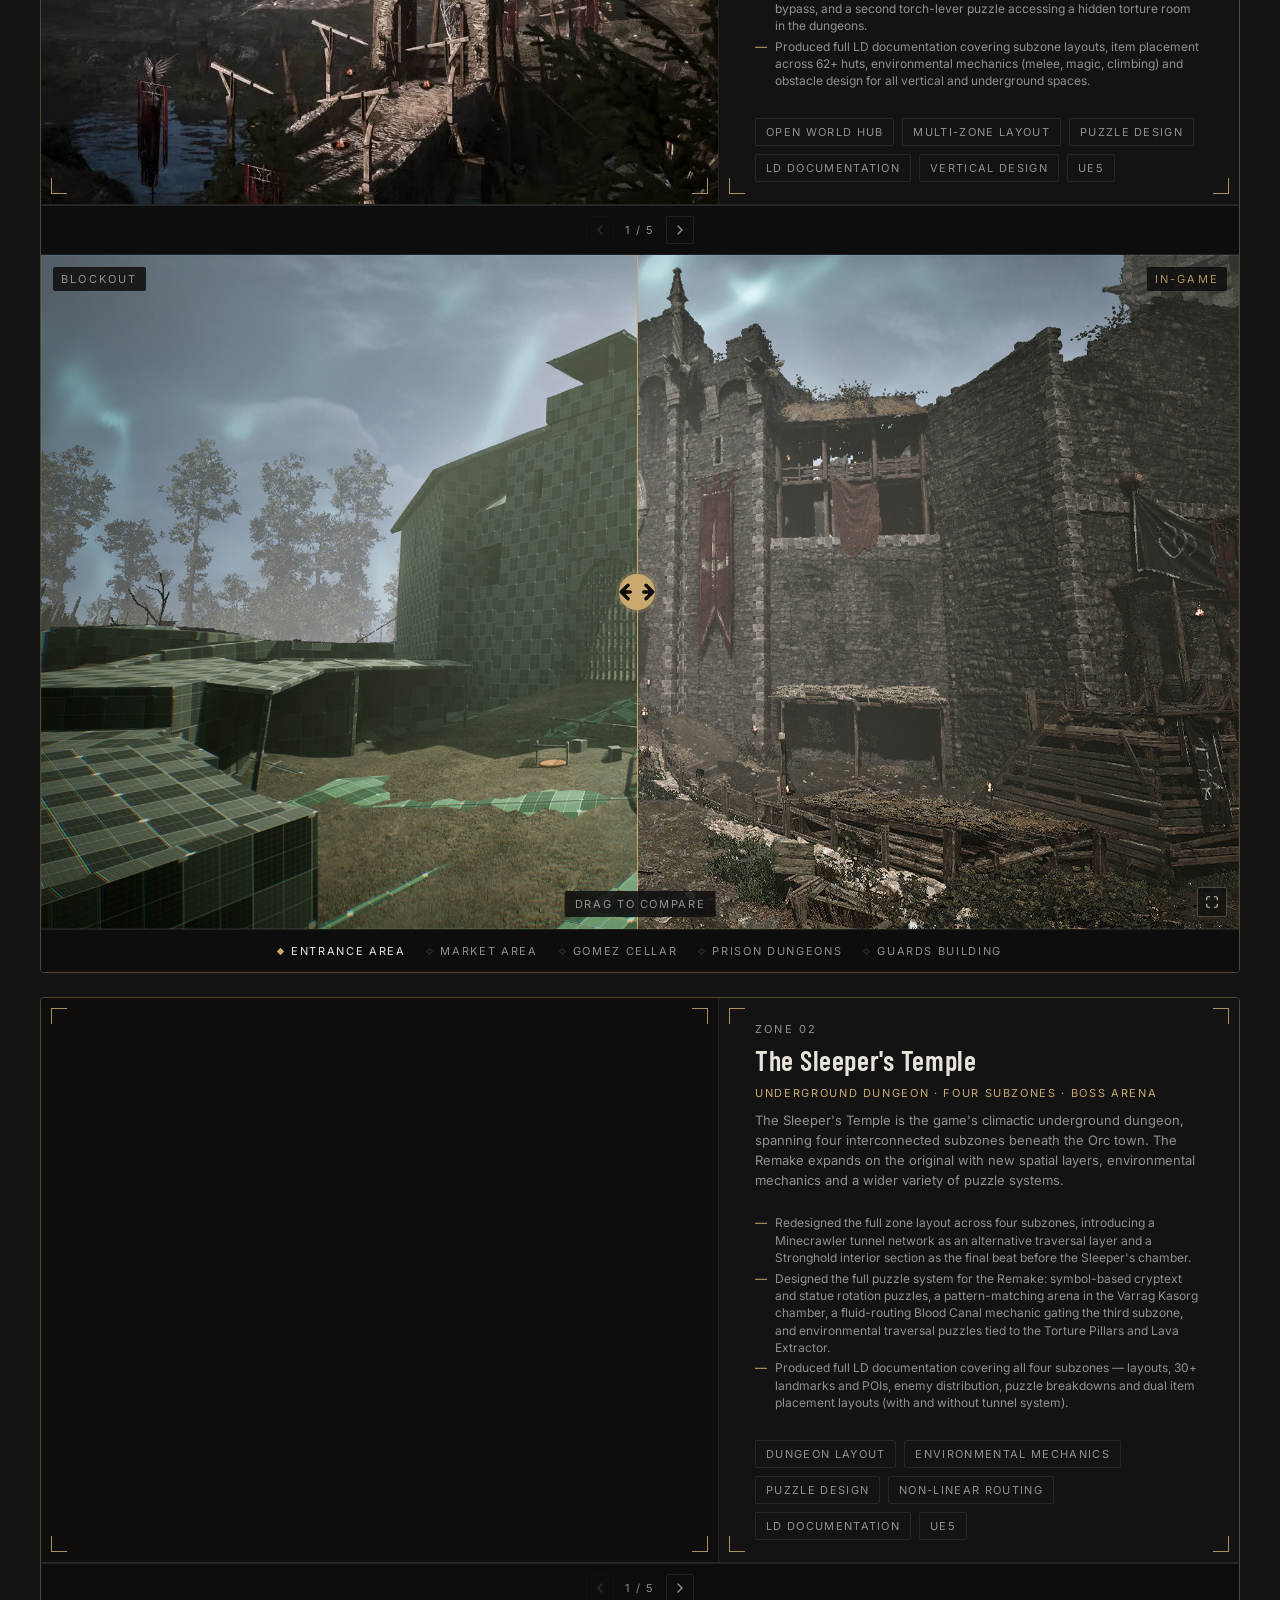
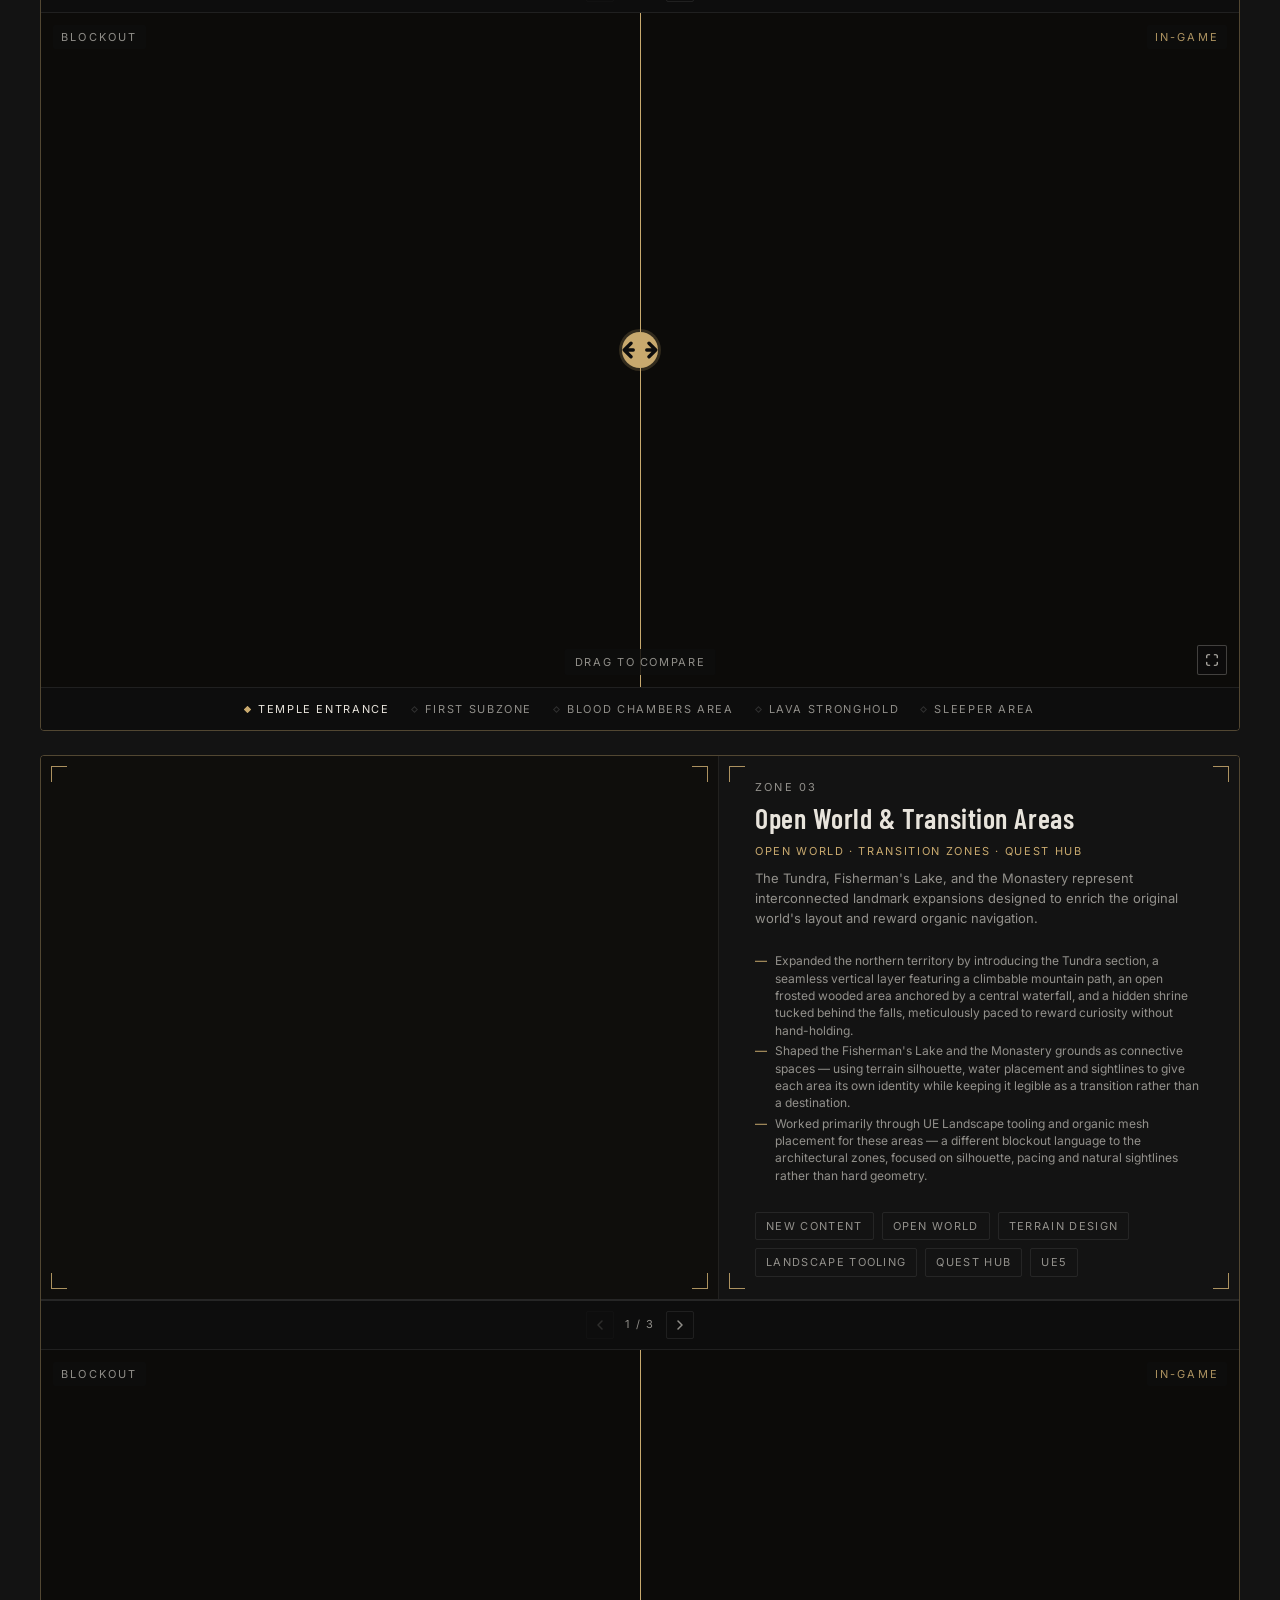
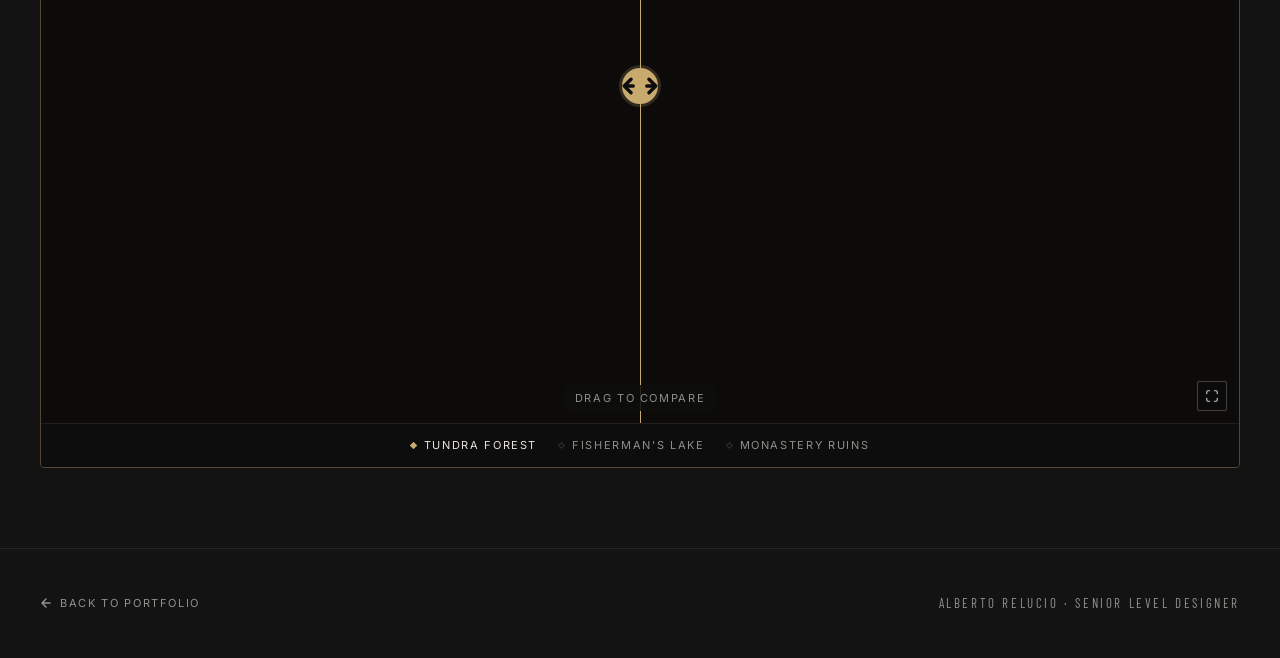
==== commit d63b8298: "Add Open Graph and Twitter Card tags with share images Both pages had no social metadata, so LinkedI" ====
--- a/gothic.html
+++ b/gothic.html
@@ -4,6 +4,18 @@
   <meta charset="UTF-8">
   <meta name="viewport" content="width=device-width, initial-scale=1.0">
   <title>Gothic 1 Remake — Level Design Breakdown · Alberto Relucio</title>
+  <meta name="description" content="Gothic 1 Remake is a full AAA reconstruction of the 2001 RPG classic, rebuilt in Unreal Engine 5 with modernised gameplay and fully redesigned levels faithful to the original world while improving navigation, readability and systemic depth.">
+  <meta property="og:type" content="website">
+  <meta property="og:site_name" content="Alberto Relucio">
+  <meta property="og:title" content="Gothic 1 Remake — Level Design Breakdown · Alberto Relucio">
+  <meta property="og:description" content="Gothic 1 Remake is a full AAA reconstruction of the 2001 RPG classic, rebuilt in Unreal Engine 5 with modernised gameplay and fully redesigned levels faithful to the original world while improving navigation, readability and systemic depth.">
+  <meta property="og:url" content="https://albertorelucio.com/gothic.html">
+  <meta property="og:image" content="https://albertorelucio.com/images/og-gothic.jpg">
+  <meta property="og:image:width" content="1200">
+  <meta property="og:image:height" content="630">
+  <meta property="og:image:alt" content="Gothic 1 Remake, The Old Camp entrance: a blockout and its in-game version split by a gold slider divider.">
+  <meta name="twitter:card" content="summary_large_image">
+  <meta name="twitter:image" content="https://albertorelucio.com/images/og-gothic.jpg">
   <link rel="icon" href="favicon-32.png" type="image/png" sizes="32x32">
   <link rel="icon" href="favicon.svg" type="image/svg+xml">
   <link rel="apple-touch-icon" href="apple-touch-icon.png">
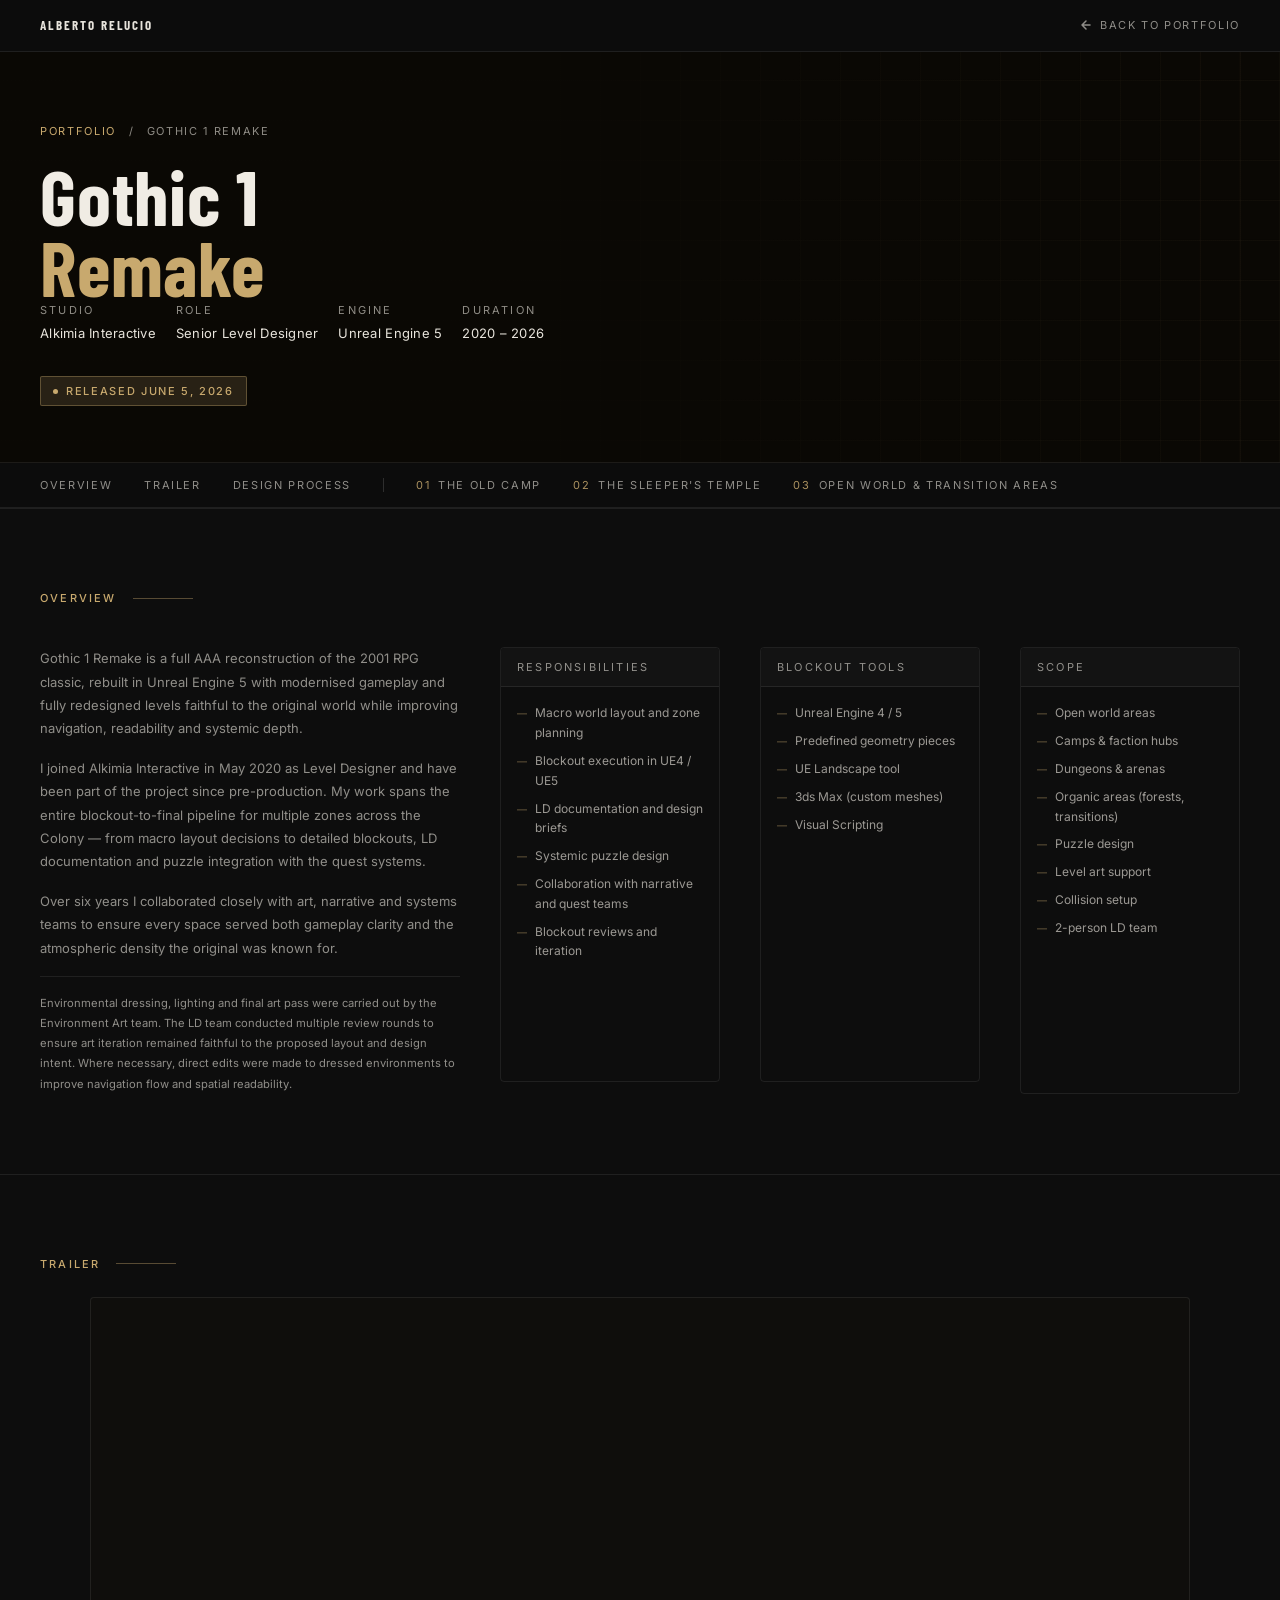
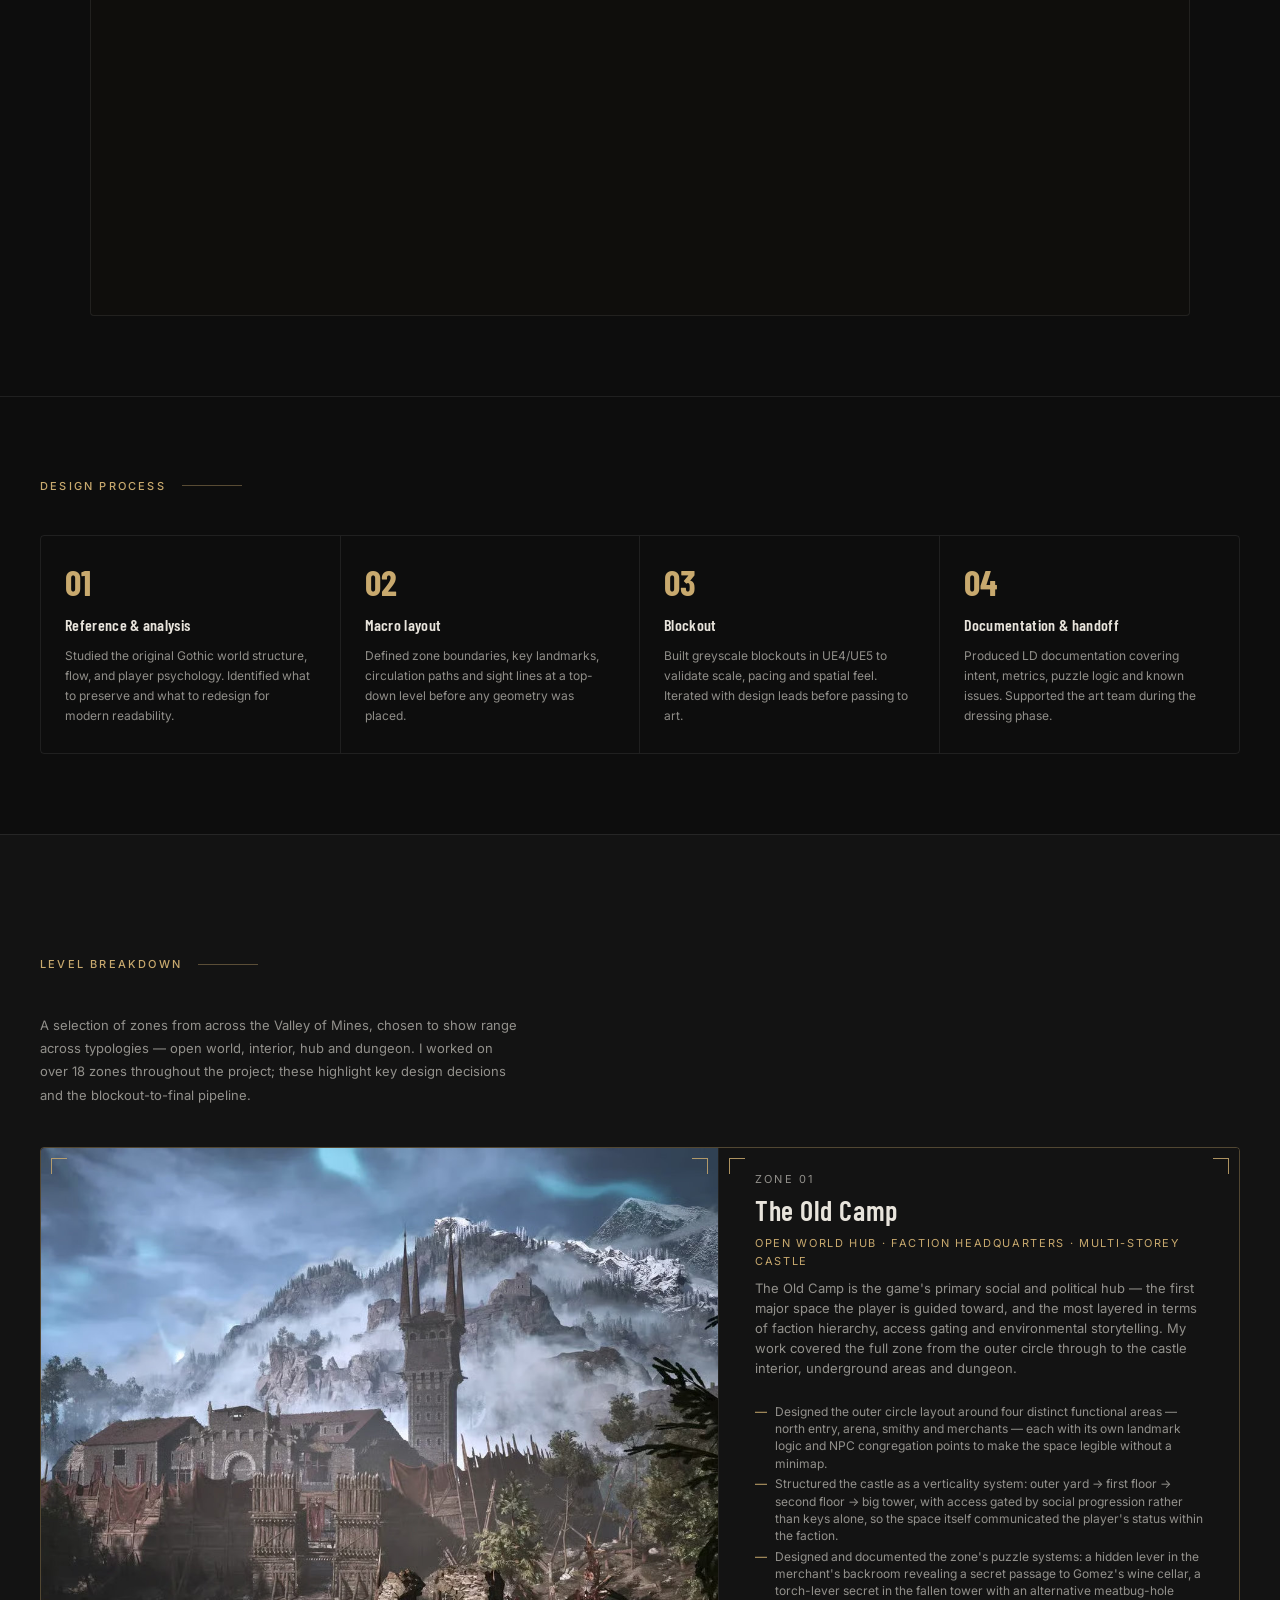
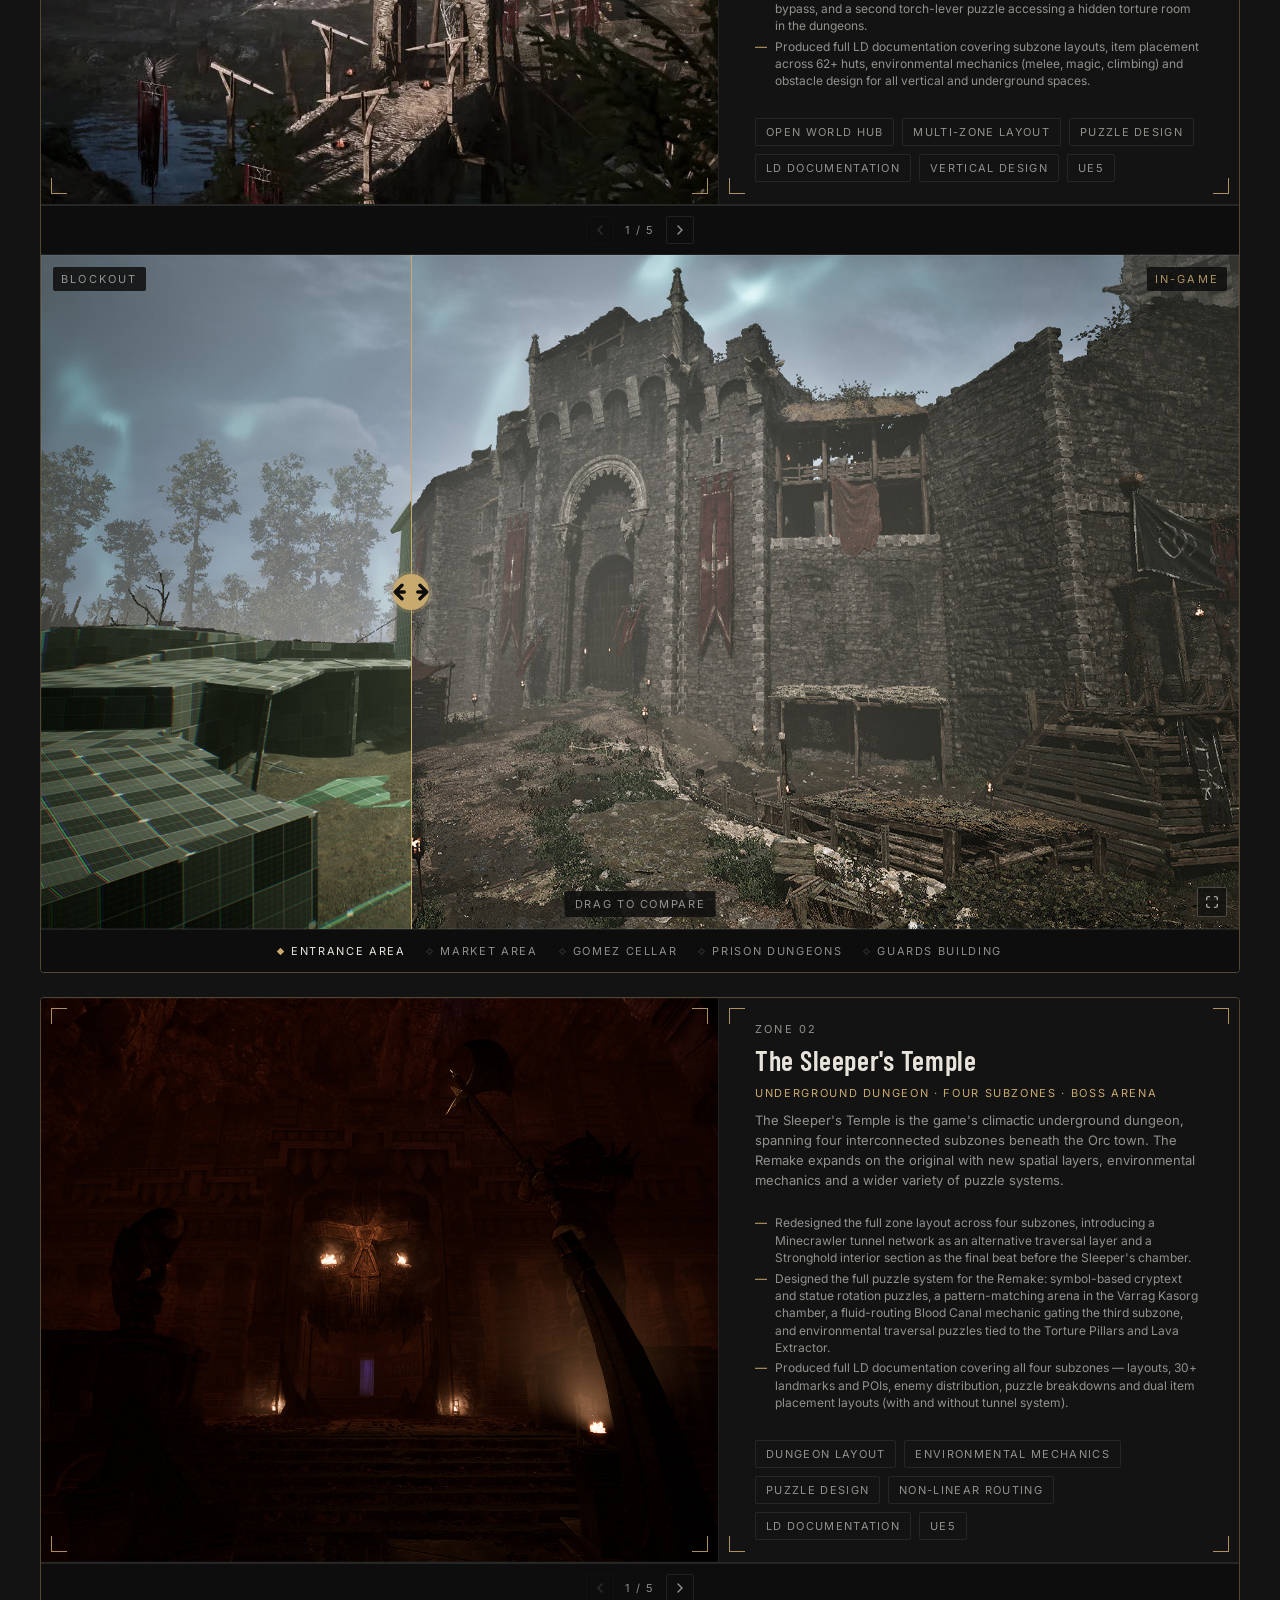
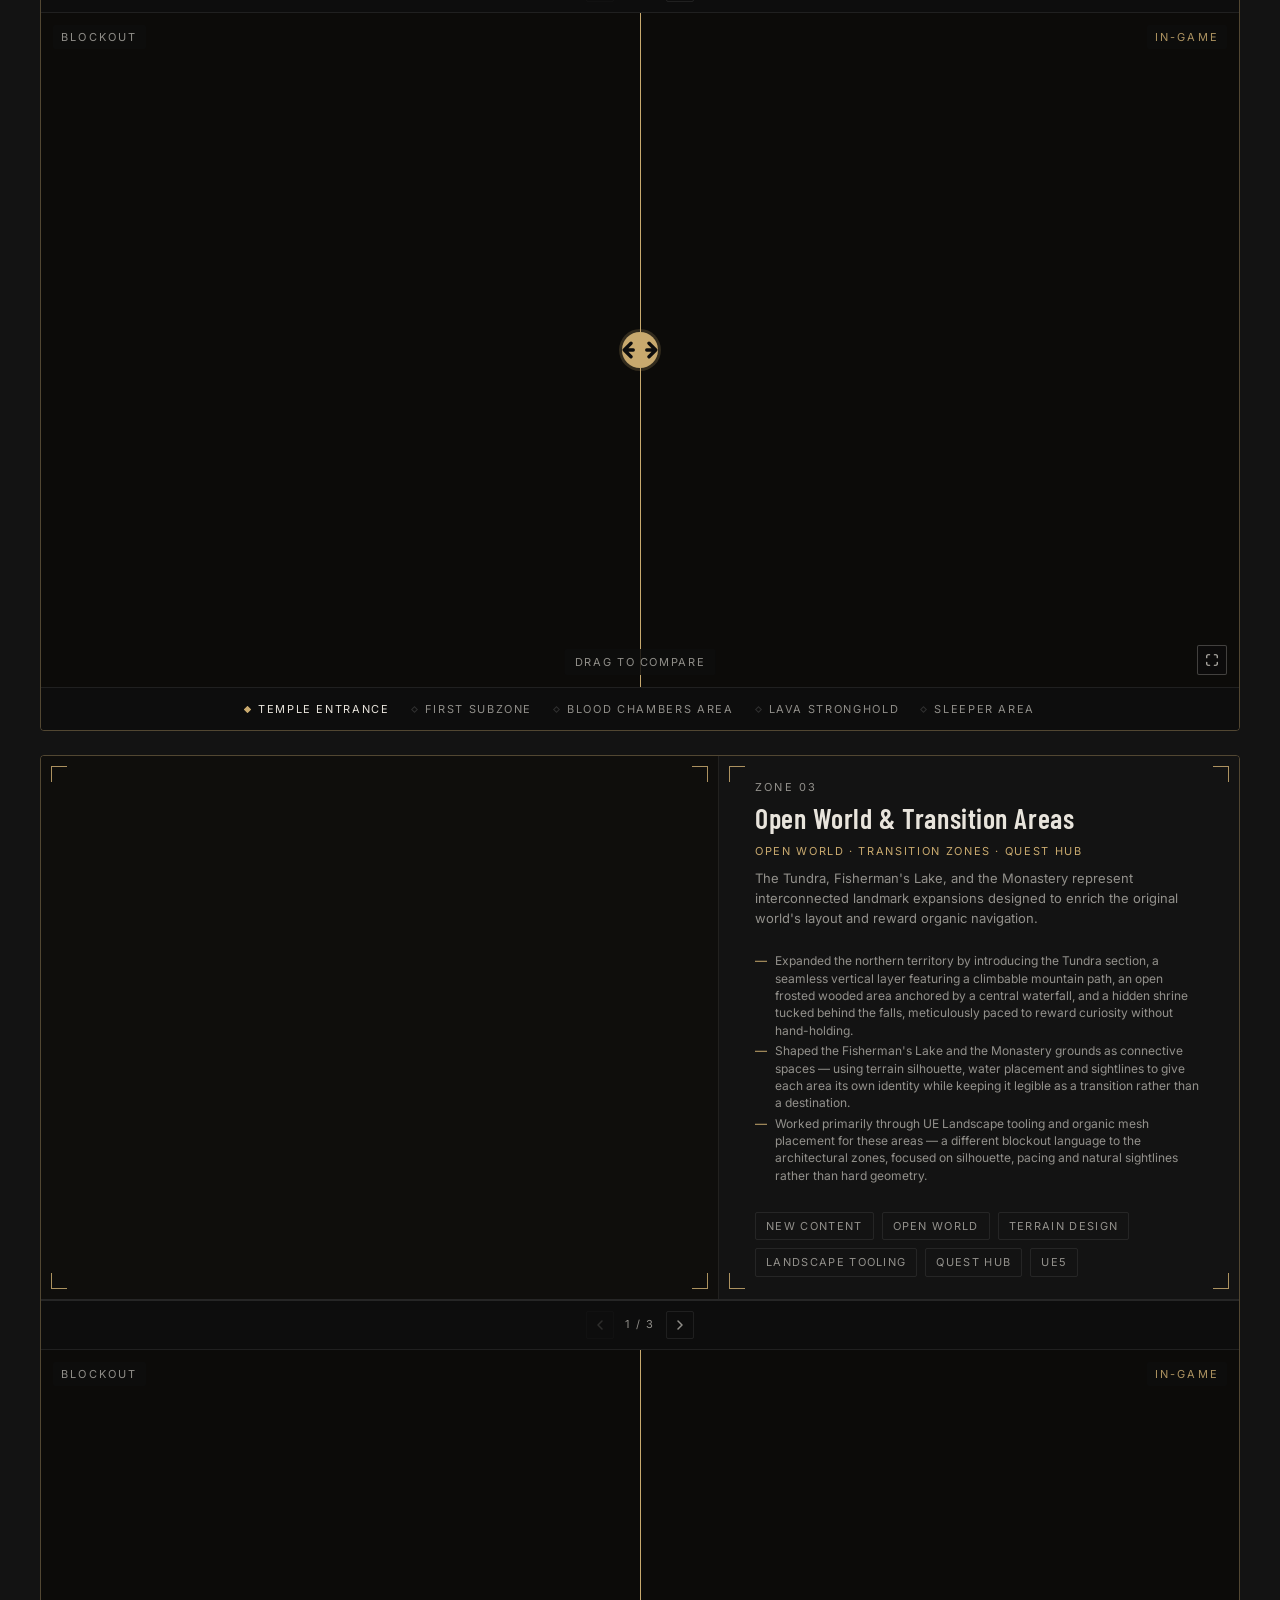
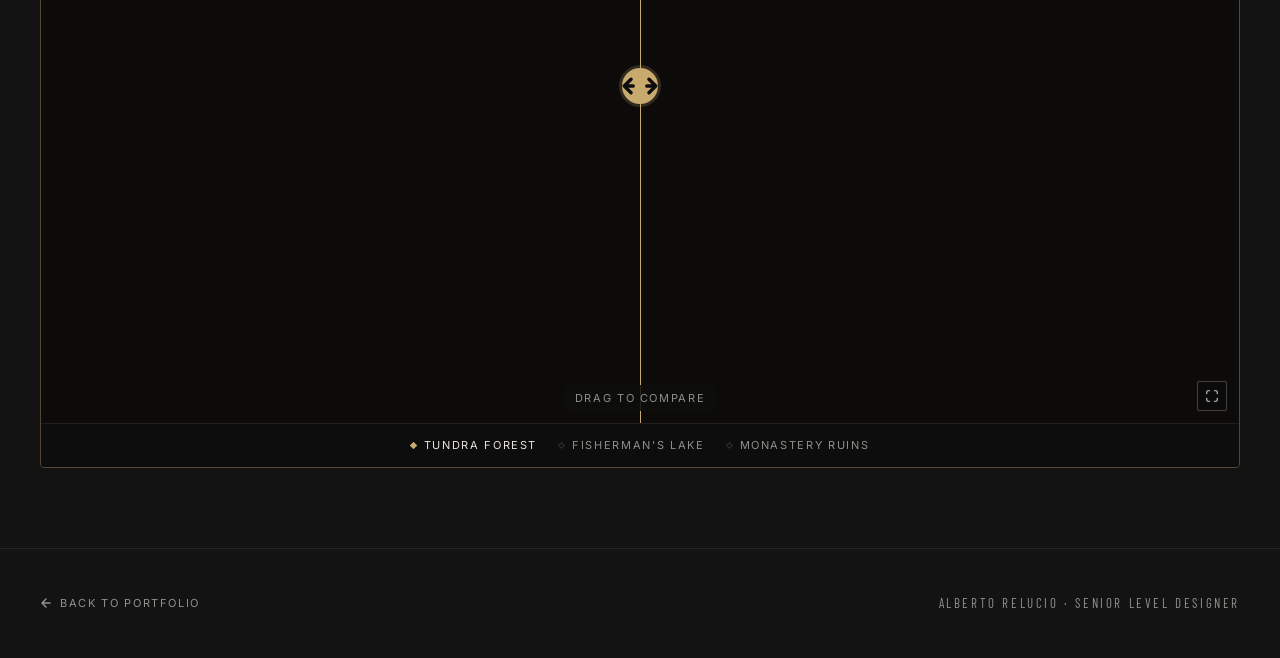
==== commit 71a3465d: "Re-export share images sharper and point og:image at new file names The 1200x630 share images looked" ====
--- a/gothic.html
+++ b/gothic.html
@@ -10,12 +10,12 @@
   <meta property="og:title" content="Gothic 1 Remake — Level Design Breakdown · Alberto Relucio">
   <meta property="og:description" content="Gothic 1 Remake is a full AAA reconstruction of the 2001 RPG classic, rebuilt in Unreal Engine 5 with modernised gameplay and fully redesigned levels faithful to the original world while improving navigation, readability and systemic depth.">
   <meta property="og:url" content="https://albertorelucio.com/gothic.html">
-  <meta property="og:image" content="https://albertorelucio.com/images/og-gothic.jpg">
+  <meta property="og:image" content="https://albertorelucio.com/images/og-gothic-2.jpg">
   <meta property="og:image:width" content="1200">
   <meta property="og:image:height" content="630">
   <meta property="og:image:alt" content="Gothic 1 Remake, The Old Camp entrance: a blockout and its in-game version split by a gold slider divider.">
   <meta name="twitter:card" content="summary_large_image">
-  <meta name="twitter:image" content="https://albertorelucio.com/images/og-gothic.jpg">
+  <meta name="twitter:image" content="https://albertorelucio.com/images/og-gothic-2.jpg">
   <link rel="icon" href="favicon-32.png" type="image/png" sizes="32x32">
   <link rel="icon" href="favicon.svg" type="image/svg+xml">
   <link rel="apple-touch-icon" href="apple-touch-icon.png">
